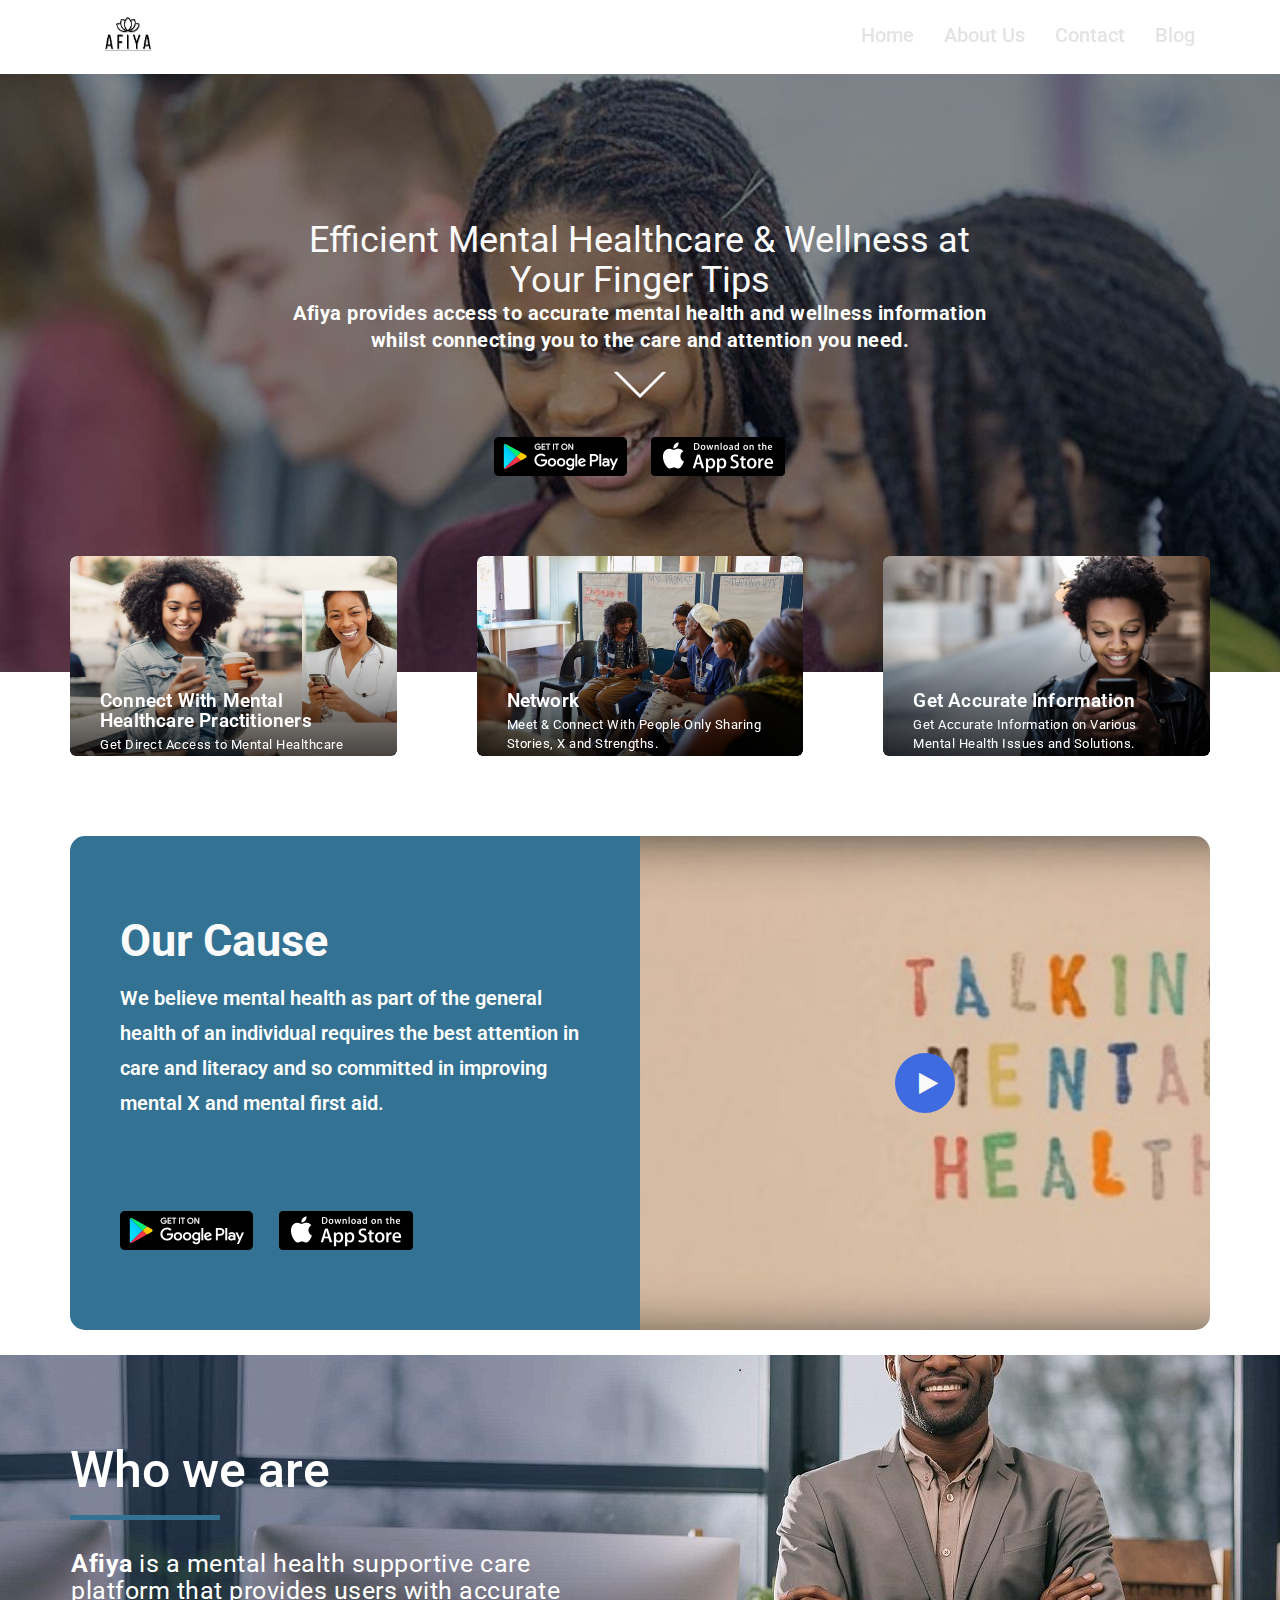
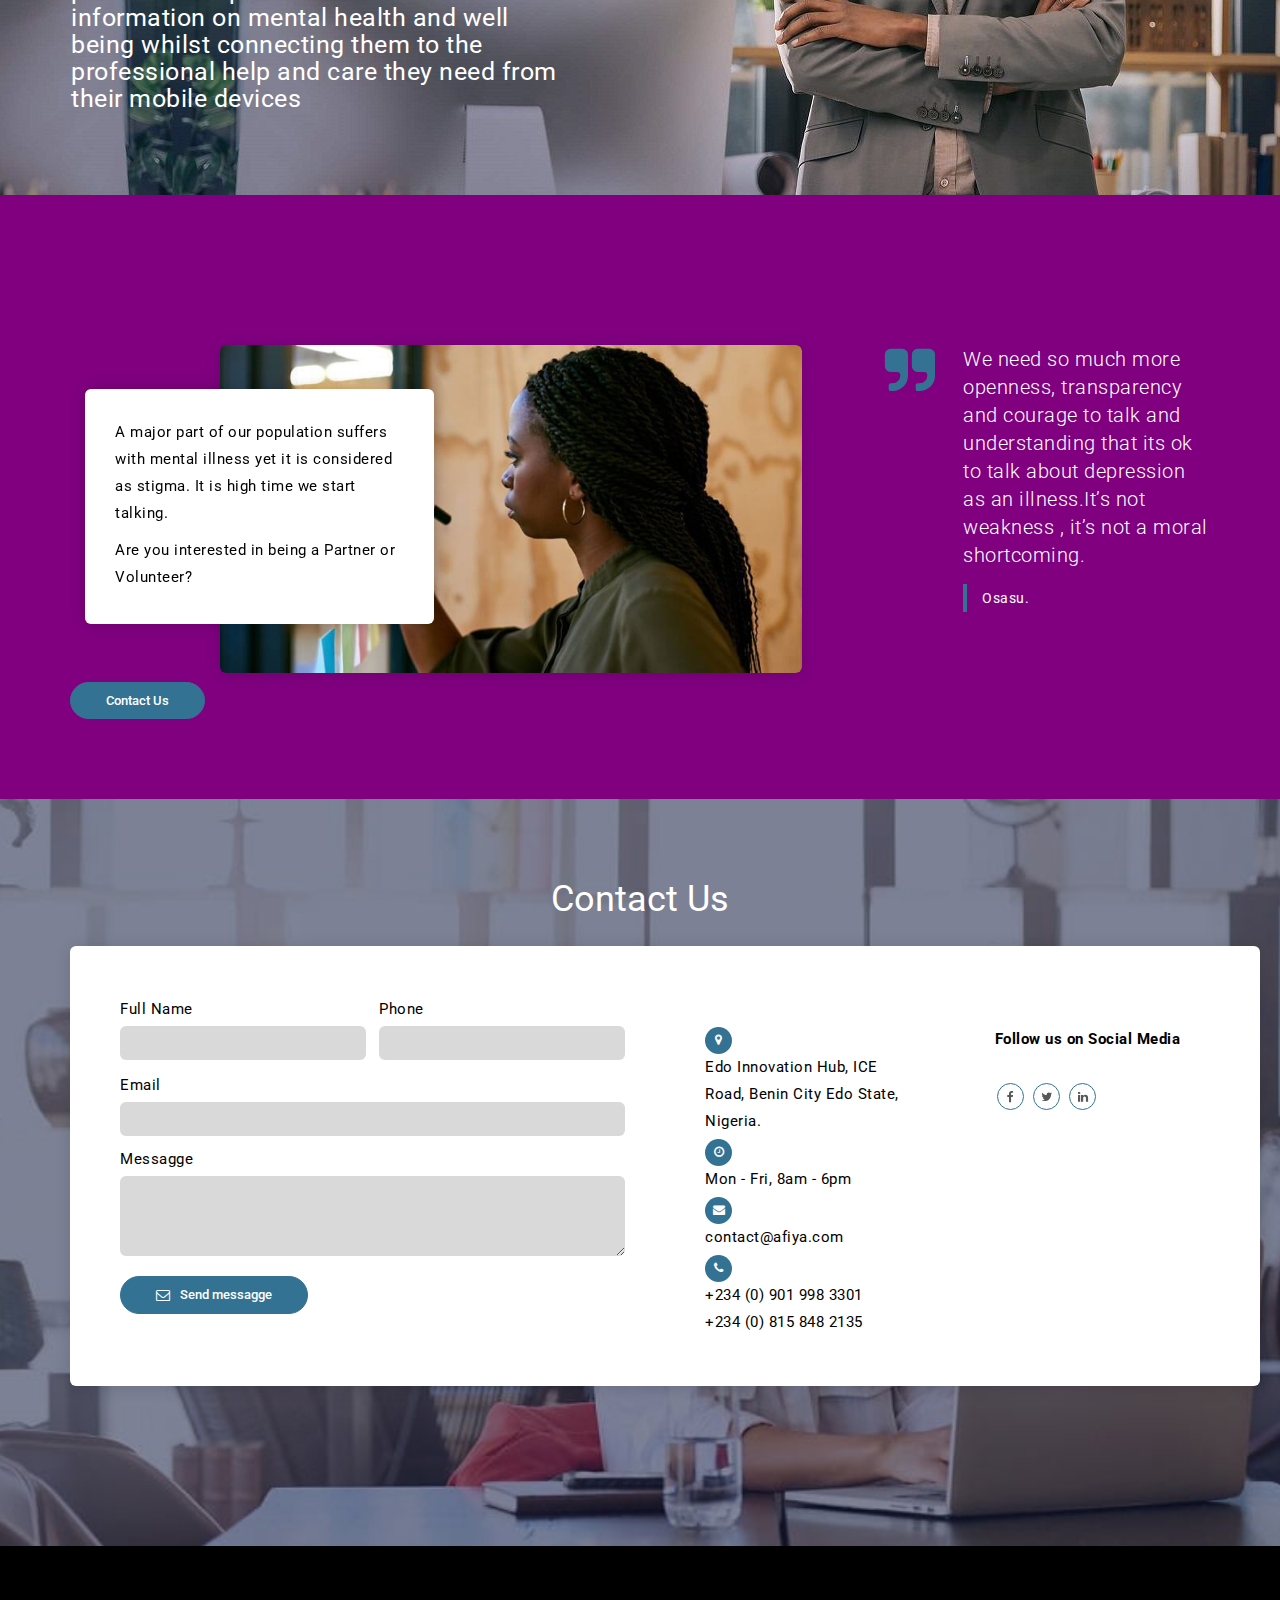
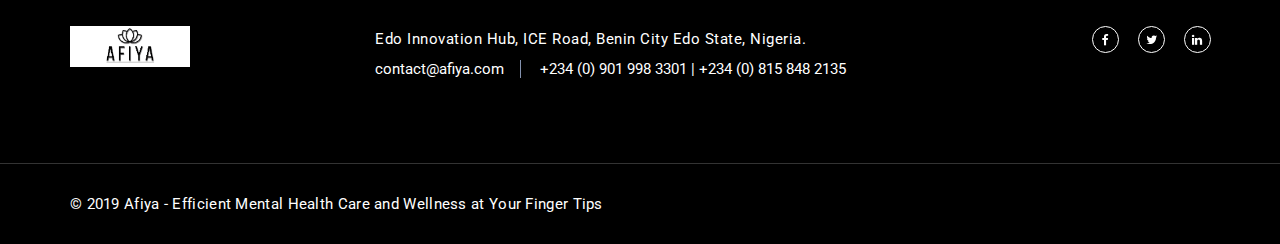
==== index.html @ 9ccaaff3 "first commit" ====
<!DOCTYPE html>
<!--[if lt IE 10]> <html  lang="en" class="iex"> <![endif]-->
<!--[if (gt IE 10)|!(IE)]><!-->
<html lang="en">
<!--<![endif]-->

<head>
    <meta charset="utf-8">
    <meta http-equiv="X-UA-Compatible" content="IE=edge">
    <meta name="viewport" content="width=device-width, initial-scale=1">
    <title>Afiya - Efficient Mental Health Care and Wellness at Your Finger Tips </title>
    <meta name="description" content="Afiya - Efficient Mental Health Care and Wellness at Your Finger Tips">
    <script src="assets/scripts/jquery.min.js"></script>
    <link rel="stylesheet" href="assets/scripts/bootstrap/css/bootstrap.css">
    <script src="assets/scripts/script.js"></script>
    <link rel="stylesheet" href="assets/style.css">
    <link rel="stylesheet" href="assets/css/content-box.css">
    <link rel="stylesheet" href="assets/css/image-box.css">
    <link rel="stylesheet" href="assets/css/animations.css">
    <link rel="stylesheet" href="assets/css/components.css">
    <link rel="stylesheet" href="assets/scripts/flexslider/flexslider.css">
    <link rel="stylesheet" href="assets/scripts/magnific-popup.css">
    <link rel="stylesheet" href="assets/scripts/php/contact-form.css">
    <link rel="stylesheet" href="assets/scripts/social.stream.css">
    <link rel="stylesheet" href="skin.css">
    <link rel="stylesheet" href="https://cdnjs.cloudflare.com/ajax/libs/font-awesome/4.7.0/css/font-awesome.min.css">


    
</head>
<body>
    <div id="preloader"></div>
    <header class="fixed-top scroll-change bg-transparent menu-transparent" data-menu-anima="fade-bottom">
        <div class="navbar navbar-default mega-menu-fullwidth navbar-fixed-top" role="navigation">
            <div class="navbar navbar-main">
                <div class="container">
                    <div class="navbar-header">
                        <button type="button" class="navbar-toggle">
                            <i class="fa fa-bars"></i>
                        </button>
                        <a class="navbar-brand scroll-hide" href="index-2.html">
                            <img class="logo-default" src="images/background/logo.png" alt="logo" />
                            <img class="logo-retina" src="images/background/logo.png" alt="logo" />
                        </a>
                        <a class="navbar-brand scroll-show" href="index.html">
                            <img class="logo-default" src="images/background/logo.png" alt="logo" />
                            <img class="logo-retina" src="images/background/logo.png" alt="logo" />
                        </a>
                    </div>
                    <div class="collapse navbar-collapse">
                        <div class="nav navbar-nav navbar-right">
                            <ul class="nav navbar-nav">
                                <li>
                                    <a href="index.html" style="font-size: 20px;">Home</a>
                                </li>
                                <li>
                                    <a href="#about" style="font-size: 20px;">About Us</a>
                                </li>
                                <li>
                                    <a href="#contact" style="font-size: 20px;">Contact</a>
                                </li>
                                <li>
                                    <a href="#" style="font-size: 20px;">Blog</a>
                                </li>
                            </ul>
                        </div>
                    </div>
                </div>
            </div>
        </div>
    </header>
    <div class="section-bg-video" style="background-image: url(images/background/image.jpg); background-repeat: no-repeat;background-position: center;">
        
        <div class="container content overlay-content box-middle white text-center">
            <hr class="space" />
            <hr class="space" />
            <div class="row">
                <div class="col-md-8 col-center col-sm-12">
                    <div class="col-md-16 col-center">
                    <h3>Efficient Mental Healthcare & Wellness at Your Finger Tips</h3>
                    </div>
                    <p style="color: teal; font-size: 20px;"><strong>
                       Afiya provides access to accurate mental health and wellness information whilst connecting you to the care and attention you need.</strong>
                    </p>
                    <img src="images/background/arrow.gif" style="height: 50px;">
                    <hr class="space m" />
                    <a href="#" ><img src="images/background/android.png"></a><span class="space"></span>
                    <a href="#" ><img src="images/background/apple.png"></a>
                    <hr class="space l" />
                   
                </div>
            </div>
            <hr class="space" />
            <hr class="space" />
        </div>
    </div>
    <div class="section-bg-image video-overlay text-center" >
        <div class="container content">
            <div class="row margin-negative-200">
                <div class="col-md-4 col-sm-12">
                    <div class="img-box adv-img adv-img-classic-box white">
                        <div class="img-box">
                            <img src="images/home/dd.jpg" alt=""  style="height: 200px;" />
                        </div>
                        <a href="#" class="caption img-box">
                            <div class="caption-inner">
                                <h2>Connect With Mental<br>Healthcare Practitioners</h2>
                                <p class="big-text">
                                    Get Direct Access to Mental Healthcare Practitioners for Your Personalized Mental Care.
                                </p>
                            </div>
                        </a>
                    </div>
                </div>
                <div class="col-md-4 col-sm-12">
                    <div class="img-box adv-img adv-img-classic-box white">
                        <div class="img-box">
                            <img src="images/home/3.jpg" alt=""  style="height: 200px" />
                        </div>
                        <a href="#" class="caption img-box">
                            <div class="caption-inner">
                                <h2>Network</h2>
                                <p class="big-text">
                                    Meet & Connect With People Only Sharing Stories, X and Strengths.
                                </p>
                            </div>
                        </a>
                    </div>
                </div>
                <div class="col-md-4 col-sm-12">
                    <div class="img-box adv-img adv-img-classic-box white">
                        <div class="img-box">
                            <img src="images/home/c.jpg" alt=""  style="height: 200px" />
                        </div>
                        <a href="#" class="caption img-box">
                            <div class="caption-inner">
                                <h2>Get Accurate Information</h2>
                                <p class="big-text">
                                  Get Accurate Information on Various Mental Health Issues and Solutions.
                                </p>
                            </div>
                        </a>
                    </div>
                </div>
            </div>
        </div>
    </div>
    

    <div class="section-two-blocks two-blocks-container blocks-right bg-color white margin-top-5">
        <div class="row">
            <div class="col-md-6">
                <a class="img-box lightbox i-center" href="https://www.youtube.com/watch?v=nCrjevx3-Js" data-lightbox-anima="fade-top">
                    <i class="fa fa-play"></i>
                    <img src="images/home/video.jpg" />
                </a>
            </div>
            <div class="col-md-6">
                <div class="content">
                    <h1 class="text-xl"><strong>Our Cause</strong></h1>
                    <h4 style="color: #fff; font-size: 20px;">
                       We believe mental health as part of the general health of an individual requires the best attention in care and literacy and so committed in improving mental X and mental first aid.
                    <h4>
                    <br><br>
                     <a href="#" ><img src="images/background/android.png"></a><span class="space"></span>
                    <a href="#" ><img src="images/background/apple.png"></a>
                </div>
            </div>
        </div>
    </div>

     
    <div class="section-empty" id="about" style="background-image:url('images/home/12.jpg'); background-repeat: no-repeat; background-position: center;" align="center">
        <div class="container content">
            <div class="row vertical-row">
                <div class="col-md-7 col-sm-6">
                    <div class="title-base text-left">
                        <hr />
                        <h2 style="color: #fff;">Who we are</h2>
                        <p style="color: #fff; font-size: 25px;"><strong>Afiya</strong> is a mental health supportive care platform that provides users with accurate information on mental health and well being whilst connecting  them to the professional help and care they need from their mobile devices</</p>
                    </div>
                </div>
            </div>
        </div>
    </div>

    <div class="section-empty" style="background-color: purple;">
        <div class="container content">
            <hr class="space" />
            <div class="row">
                <div class="col-md-8 col-sm-12">
                    <a class="img-box lightbox inner shadow-1" href="#">
                        <span><img src="images/home/qoute.jpg" alt="" draggable="false"></span>
                        <span class="caption-box">
                            <span class="caption">
                                <p style="font-size: 15px; color: #000;">A major part of our population suffers with mental illness yet it is considered as stigma. It is high time we start talking.</p>
                                <p style="font-size: 15px; color: #000;">Are you interested in being a Partner or Volunteer?</p>
                            <a href="" class="circle-button btn btn-sm" style="background-color: #337293;">Contact Us</a>
                            </span>
                        </span>
                    </a>
                </div>
                <div class="col-md-4 col-sm-12">
                    <p class="block-quote quote-1 no-margins" style="color: white;">
                        We need so much more openness, transparency and courage to talk and understanding that its ok to talk about depression as an illness.It’s not weakness , it’s not a moral shortcoming.
                        <span class="quote-author">Osasu.</span>
                    </p>
                </div>
            </div>
        </div>
    </div>


    <div class="section-bg-image bg-top" style="background-image: url('images/background/contact.jpg');" id="contact">
        <div class="container content">
                <h3 align="center" style="color: white;">Contact Us</h3>
                <br/>
            <div class="row">
                <div class="col-md-12 boxed-inverse shadow-1">
                    <div class="row">
                        <div class="col-md-6">
                            <form action="#" class="form-box form-ajax" method="post" data-email="">
                                <div class="row">
                                    <div class="col-md-6">
                                        <p style="color: #000;">Full Name</p>
                                        <input id="name" name="name" placeholder="" type="text" class="form-control form-value" required>
                                    </div>
                                    <div class="col-md-6">
                                        <p style="color: #000;">Phone</p>
                                        <input id="phone" name="phone" placeholder="" type="phone" class="form-control form-value" required>
                                    </div>
                                </div>
                                <hr class="space xs" />
                                <div class="row">
                                    <div class="col-md-12">
                                        <p style="color: #000;">Email</p>
                                        <input id="email" name="email" placeholder="" type="email" class="form-control form-value">
                                        <hr class="space xs" />
                                        <p style="color: #000;">Messagge</p>
                                        <textarea id="messagge" name="messagge" class="form-control form-value" required></textarea>
                                        <hr class="space s" />
                                        <button class="circle-button btn-sm btn" type="submit" style="background-color: #337293;"><i class="fa fa-envelope-o"></i>Send messagge</button>
                                    </div>
                                </div>
                                <div class="success-box">
                                    <div class="alert alert-success">Congratulations. Your message has been sent successfully</div>
                                </div>
                                <div class="error-box">
                                    <div class="alert alert-warning">Error, please retry. Your message has not been sent</div>
                                </div>
                            </form>
                        </div>
                        <div class="col-md-6">
                        
                            <hr class="space m" />
                            <div class="row">
                                <div class="col-md-6" style="color: #000;">
                                     <i class="fa fa-map-marker text-xs circle"></i>
                                    <p>Edo Innovation Hub, ICE Road, Benin City Edo State, Nigeria.
                                    </p>
                                    <i class="fa fa-clock-o text-xs circle"></i>
                                    <p>
                                     Mon - Fri, 8am - 6pm
                                    </p>
                                    <i class="fa fa-envelope text-xs circle"></i>
                                    <p>
                                    contact@afiya.com
                                    </p>

                        <i class="fa fa-phone text-xs circle"></i>
                                    <p>+234 (0) 901 998 3301<br>+234 (0) 815 848 2135</p>
                                </div>
                                <div class="col-md-6">
                        <div class="btn-group social-group btn-group-icons">
                            <p style="color: #000;"><strong>Follow us on Social Media</strong></p>
                            <br>
                            <a target="_blank" href="#" data-social="share-facebook">
                                <i class="fa fa-facebook text-xs circle"></i>
                            </a>
                            <a target="_blank" href="#" data-social="share-twitter">
                                <i class="fa fa-twitter text-xs circle"></i>
                            </a>
                            <a target="_blank" href="#" data-social="share-linkedin">
                                <i class="fa fa-linkedin text-xs circle"></i>
                            </a>
                        </div>
                                </div>
                            </div>
                        </div>
                    </div>
                </div>
            </div>
        </div>
    </div>


    <i class="scroll-top scroll-top-mobile show fa fa-sort-asc"></i>

    <footer class="footer-base">
        <div class="content">
            <div class="container">
                <div class="row">
                    <div class="col-md-3 footer-center text-left">
                        <img width="120" src="images/background/logo.png" alt="" />
                    </div>
                    <div class="col-md-6 footer-left text-left">
                        <p>Edo Innovation Hub, ICE Road, Benin City Edo State, Nigeria.</p>
                        <div class="tag-row">
                            <span>contact@afiya.com</span>
                            <span>+234 (0) 901 998 3301 | +234 (0) 815 848 2135</span>
                        </div>
                    </div>
                    <div class="col-md-3 footer-left text-right text-left-sm">
                        <div class="btn-group social-group btn-group-icons">
                            <a target="_blank" href="#" data-social="share-facebook">
                                <i class="fa fa-facebook text-xs circle"></i>
                            </a>
                            <a target="_blank" href="#" data-social="share-twitter">
                                <i class="fa fa-twitter text-xs circle"></i>
                            </a>
                            <a target="_blank" href="#" data-social="share-linkedin">
                                <i class="fa fa-linkedin text-xs circle"></i>
                            </a>
                        </div>
                    </div>
                </div>
            </div>
            <div class="row copy-row">
                <div class="col-md-12 copy-text" style="color: white;">
                    © 2019 Afiya - Efficient Mental Health Care and Wellness at Your Finger Tips
                </div>
            </div>
        </div>
        <link rel="stylesheet" href="assets/scripts/font-awesome/css/font-awesome.css">
        <script async src="assets/scripts/bootstrap/js/bootstrap.min.js"></script>
        <script src="assets/scripts/imagesloaded.min.js"></script>
        <script src="assets/scripts/parallax.min.js"></script>
        <script src="assets/scripts/flexslider/jquery.flexslider-min.js"></script>
        <script async src="assets/scripts/isotope.min.js"></script>
        <script async src="assets/scripts/php/contact-form.js"></script>
        <script async src="assets/scripts/jquery.progress-counter.js"></script>
        <script async src="assets/scripts/jquery.tab-accordion.js"></script>
        <script async src="assets/scripts/bootstrap/js/bootstrap.popover.min.js"></script>
        <script async src="assets/scripts/jquery.magnific-popup.min.js"></script>
        <script src="assets/scripts/social.stream.min.js"></script>
        <script src="assets/scripts/jquery.slimscroll.min.js"></script>
        <script src="assets/scripts/smooth.scroll.min.js"></script>

    </footer>
</body>

</html>
---- assets/style.css ----
/*
------------------------------------------------------------------
Table of contents

1. Global styles  [Row 126] 
2. Headers \ Menus [Row 427] 
3. Side menus [Row 1611] 
4. Footer [Row 2189] 
5. Titles [Row 2388] 
6. Templates [Row 2790] 
7. Components [Row 2991] 
8. Thypography [Row 4226] 
9. Sections [Row 4556] 
10. Skin white [Row 4806] 
11. Mobile / responsive [Row 4900] 
12. IE < 10 [Row 5803] 
-------------------------------------------------------------------

==============================
GENERAL
==============================
*/

body, .adv-img p, .caption-bottom p, .adv-circle .caption p, .advs-box p, .list-blog p {
    font-family: "Roboto",Helvetica,Arial,sans-serif;
    font-size: 13px;
    line-height: 1.42857143;
    color: #4C4C4C;
}

.text-color, .mi-menu ul li > a:before, .sidebar-nav .panel-item > span:before, i.icon, .block-infos .bd-day {
    color: #6A4D8F;
}

.bg-color {
    background-color: #6A4D8F;
}

#preloader {
    position: fixed;
    top: 0;
    left: 0;
    right: 0;
    bottom: 0;
    background-color: #fff;
    z-index: 99995;
}

    #preloader:after {
        content: '';
        width: 200px;
        height: 200px;
        position: absolute;
        left: 50%;
        top: 50%;
        background-image: url(images/assets/loader.gif);
        background-repeat: no-repeat;
        background-position: center;
        margin: -100px 0 0 -100px;
        z-index: 999999999999;
    }

.scroll-top-mobile {
    position: fixed;
    background: #fff;
    width: 40px;
    height: 40px;
    z-index: 995;
    right: 10px;
    bottom: 10px;
    text-align: center;
    cursor: pointer;
    padding: 15px 0;
    visibility: hidden;
    opacity: 0;
}

    .scroll-top-mobile.show {
        visibility: visible;
    }

.overflow-visble {
    overflow: visible !important;
}

img {
    max-width: 100%;
}

.form-control:focus {
    border-color: #9C9C9C;
    box-shadow: none;
}

.clear {
    clear: both;
    width: 100%;
}

.bg-cover {
    background-repeat: no-repeat;
    background-position: center center;
    background-size: cover;
}

.opacity-show {
    opacity: 1 !important;
}

a, [data-href] {
    cursor: pointer;
    outline: none;
    transition: all .5s;
}

    a[data-toggle], a[data-anima] {
        display: inline-block;
    }

body .row-1 {
    height: 25px !important;
}

body .row-2 {
    height: 50px !important;
}

body .row-3 {
    height: 75px !important;
}

body .row-4 {
    height: 100px !important;
}

body .row-5 {
    height: 125px !important;
}

body .row-6 {
    height: 150px !important;
}

body .row-7 {
    height: 175px !important;
}

body .row-8 {
    height: 200px !important;
}

body .row-9 {
    height: 225px !important;
}

body .row-10 {
    height: 250px !important;
}

body .row-11 {
    height: 275px !important;
}

body .row-12 {
    height: 300px !important;
}

body .row-13 {
    height: 325px !important;
}

body .row-14 {
    height: 350px !important;
}

body .row-15 {
    height: 375px !important;
}

body .row-16 {
    height: 400px !important;
}

body .row-17 {
    height: 425px !important;
}

body .row-18 {
    height: 450px !important;
}

body .row-19 {
    height: 475px !important;
}

body .row-20 {
    height: 500px !important;
}

body .row-21 {
    height: 750px !important;
}

body .row-22 {
    height: 1000px !important;
}

body .row-23 {
    height: 1250px !important;
}

/* 
==============================
TYPOGRAPHY
==============================


------------------------------
TAG ROW
------------------------------
*/

.tag-row {
    overflow: hidden;
    white-space: nowrap;
    text-overflow: ellipsis;
}

    .tag-row span {
        margin: 0 15px 0 0;
        color: #9C9C9C;
        white-space: nowrap;
        overflow: hidden;
        text-overflow: clip;
        border-right: 1px solid #CCC;
        padding-right: 16px;
    }

    .tag-row a {
        color: #9C9C9C;
    }

    .tag-row span:last-child {
        border-right: 0;
        margin-right: 0;
        padding-right: 0;
        margin-right: 0;
    }

    .tag-row span > span {
        display: block;
        margin: 5px 0;
        padding-right: 25px;
        font-weight: 400;
    }

    .tag-row i {
        padding-right: 10px;
        color: #919191;
    }

    .tag-row.cat {
        text-transform: uppercase;
        margin: 5px 0 10px 0;
    }

    .tag-row .tag-col {
        float: left;
        width: 50%;
        margin: 0;
        padding-right: 5px;
        font-weight: 600;
    }

    .tag-row > div {
        padding: 5px 0;
    }

    .tag-row.icon-row {
        position: relative;
    }

        .tag-row.icon-row span, .tag-row.icon-row-square span, .tag-row.icon-row-circle span {
            border-right: none;
        }

            .tag-row.icon-row span:after {
                position: relative;
                content: "/";
                color: rgba(210, 210, 210, 0.5);
                right: -16px;
            }

            .tag-row.icon-row-square span:after {
                content: "\25AA";
                right: -17px;
                position: relative;
            }

            .tag-row.icon-row-circle span:after {
                content: "\25CF";
                right: -17px;
                position: relative;
                font-size: 10px;
                top: -3px;
            }

    .tag-row span:last-child:after {
        display: none;
    }

/*
------------------------------
QUOTE
------------------------------
*/
p + .block-quote, .block-quote + p {
    margin-top: 25px;
}

.quote-author {
    font-style: italic;
    display: block;
    margin: 15px 0 0 0;
    font-size: 14px;
}

.block-quote.quote-1, .block-quote.quote-2 {
    font-size: 20px;
    font-weight: 300;
    padding-left: 80px;
    position: relative;
    text-align: left;
    line-height: 28px;
}

.block-quote.quote-2 {
    padding-right: 80px;
}

    .block-quote.quote-1:before, .block-quote.quote-2:before {
        content: "\f10e";
        font: normal normal normal 54px/1 FontAwesome;
        position: absolute;
        left: 2px;
        color: #ECECEC;
        right: 0;
        display: inline-block;
        text-align: left;
    }

    .block-quote.quote-2:before {
        content: "\f10d";
    }

    .block-quote.quote-2:after {
        content: "\f10e";
        font: normal normal normal 54px/1 FontAwesome;
        position: absolute;
        right: 13px;
        color: #ECECEC;
        margin-top: -67px;
    }

.block-quote.text-center {
    text-align: center;
}

/* 
------------------------------
SEPARATORS  
------------------------------
*/

hr.space {
    border: none !important;
    clear: both;
    height: 70px;
    margin: 0;
}

    hr.space.l {
        height: 50px;
    }

    hr.space.xs {
        height: 10px;
    }

    hr.space.s {
        height: 20px;
    }

    hr.space.m {
        height: 30px;
    }

span.space {
    width: 10px;
    display: inline-block;
}

hr.text-left {
    margin-left: 0 !important;
    margin-right: auto !important;
}

hr.text-right {
    margin-right: 0 !important;
    margin-left: auto !important;
}

hr.a {
    border-bottom: 1px solid #E0E0E0;
    width: 100%;
    height: 1px;
    max-width: 600px;
}

hr.b {
    border-top: 1px dotted #D4D4D4;
}

hr.c {
    border-top: 1px dashed #C7C7C7;
}

hr.d {
    background-position: center center;
    background: url(images/assets/gradient-line.png) no-repeat center;
    background-size: contain;
    border: none;
    height: 3px;
}

hr.d-dark {
    background-position: center center;
    background: url(images/assets/gradient-line-dark.png) no-repeat center;
    background-size: contain;
    border: none;
    height: 3px;
}

hr.e {
    max-width: 50px;
    width: 50px;
    border-top: 3px solid #5D5D5D;
}

.text-center > hr.e {
    margin: 15px auto;
}

hr.f-top, .hr-f-top {
    background: linear-gradient(to top,rgba(204,204,204,0.15) 0%,rgba(0,0,0,0) 100%);
    height: 18px;
    margin-bottom: 0;
    border-bottom: 1px solid #E4E4E4;
    border-top: none;
}

    hr.f-top.f-dark, .hr-f-top-dark {
        background: linear-gradient(to top,rgba(51,51,51,0.43) 0%,rgba(0,0,0,0) 100%);
    }

hr.f, .hr-f-bottom {
    height: 18px;
    margin-top: 0;
    border-top: 1px solid #E4E4E4;
    background: linear-gradient(to bottom,rgba(204,204,204,0.15) 0%,rgba(0,0,0,0) 100%);
}

    hr.f.f-dark, .hr-f-bottom-dark {
        background: linear-gradient(to bottom,rgba(51,51,51,0.43) 0%,rgba(0,0,0,0) 100%);
    }

.hr-f-top, .hr-f-top-dark, .hr-f-bottom, .hr-f-bottom-dark {
    height: auto;
}

hr.g {
    background: url(images/overlay/dotted.png) repeat;
    height: 18px;
    border: none;
}

hr.h {
    background: url(images/overlay/line-45.png) repeat;
    height: 18px;
    border: none;
}

hr.i {
    background: url(images/overlay/carbonio.png) repeat;
    height: 18px;
    border: none;
}

hr.mini {
    max-width: 200px;
}

hr.micro {
    max-width: 80px;
}

.white hr.h {
    background: url(images/overlay/line-45-white.png) repeat;
}

.white hr.g {
    background: url(images/overlay/dotted-white.png) repeat;
}

.white hr.i {
    background: url(images/overlay/carbonio-white.png) repeat;
}

/*
------------------------------
VARIOUS
------------------------------
*/

h1, .h1, h2, .h2, h3, .h3 {
    margin: 0 0 0 0;
}

.advs-box h3, .advs-box h2 {
    margin: 0 0 10px 0;
}

.dropcap {
    font-size: 50px;
    left: 0;
    line-height: 1;
    margin: 0 20px 10px 0;
    position: relative;
    float: left;
    font-style: normal;
}

.text-bold {
    font-weight: 700;
}

.text-black {
    font-weight: 900 !important;
}

.text-light {
    font-weight: 300;
}

.text-xs {
    font-size: 11px !important;
    line-height: 11px;
}

.text-s {
    font-size: 13px !important;
    line-height: 18px;
}

.text-m {
    font-size: 18px !important;
    line-height: 25px;
}

.text-l {
    font-size: 27px !important;
    line-height: 31px;
}

.text-xl {
    font-size: 50px !important;
    line-height: 50px;
}

.text-xxl {
    font-size: 110px !important;
    line-height: 110px;
}

/* 
==============================
LAYOUT
==============================

------------------------------
GENERIC
------------------------------
*/
.boxed-layout .navbar-fixed-top, .boxed-layout .navbar-fixed-top, .boxed-layout header, .boxed-layout .parallax-mirror, .boxed-layout .content-parallax, .boxed-layout footer,
.boxed-layout [class*="header-"], .boxed-layout #fullpage-main, .boxed-layout .container {
    max-width: 1200px;
    margin: 0 auto;
}

.boxed-layout.side-menu-container .container {
    max-width: 100%;
}

.boxed-layout .parallax-mirror {
    left: 50% !important;
    right: auto !important;
    transform: translateX(-50%) !important;
}

.boxed-layout .content-parallax {
    box-shadow: 0 0 2px rgba(0, 0, 0, 0.22);
}

body.boxed-layout {
    background: #efefef;
}

.boxed-layout .overlay-content .section-empty:not(.section-bg-color) {
    background: #fff !important;
}

.col-center {
    float: none !important;
    margin-left: auto !important;
    margin-right: auto !important;
    clear: both;
}

.fixed-bottom-area {
    position: fixed;
    text-align: center;
    bottom: 0;
    left: 0;
    right: 0;
    width: 100%;
    padding: 25px;
    background-color: rgba(0,0,0,0.42);
}

.box-middle-container {
    padding-top: 0 !important;
    padding-bottom: 0 !important;
}

.row.box-middle {
    margin-left: 0;
    margin-right: 0;
}

.no-margins, .no-margins .content {
    margin: 0 !important;
}

.no-paddings, .no-paddings .content {
    padding: 0 !important;
}

.no-paddings-x {
    padding-left: 0 !important;
    padding-right: 0 !important;
}

.no-paddings-y, .no-paddings-y .content {
    padding-top: 0 !important;
    padding-bottom: 0 !important;
}

@media (min-width:994px) {
    .no-padding-bottom, .no-padding-bottom .content {
        padding-bottom: 0 !important;
    }
}

div > p:last-child {
    margin-bottom: 0;
}

/*
------------------------------
VERTICAL AND PRPORZIONAL ROW
------------------------------
*/
.vertical-row.row, .vertical-row > .row {
    display: flex !important;
    align-items: center;
}

.section-two-blocks > .vertical-row.row {
    align-items: initial;
}

.middle-content, .middle-content > .row, .middle-content > .row > div {
    display: flex !important;
    align-items: center;
    justify-content: center;
    flex-direction: column;
}

    .middle-content.text-left, .middle-content.text-left > .row, .middle-content.text-left > .row > div {
        justify-content: flex-start;
    }

        .middle-content.text-left, .middle-content.text-left > .row, .middle-content.text-left > .row > div {
            align-items: baseline;
        }

.row.vertical-row:not(.box-middle) {
    margin-left: -15px;
    margin-right: -15px;
}

.vertical-row > div {
    padding: 0;
}

.row.vertical-row > div {
    padding-left: 15px;
    padding-right: 15px;
}

.proporzional-row:not(.hc_column_cnt), .proporzional-row > .row {
    display: flex;
}

    .proporzional-row > *:not(.row), .proporzional-row > .row > * {
        flex: 1 1 auto;
    }

    .proporzional-row .flexslider, .proporzional-row .hc_image_slider_cnt, .proporzional-row .flexslider div, .proporzional-row .flexslider .slides, .proporzional-row .img-box,
    .proporzional-row > div > .advs-box, [class*="row-"].grid-item > div, .grid-item > .row > div, .proporzional-row .google-map, .proporzional-row > .row > div > .row,
    .proporzional-row .hc_google_map_cnt, [class*="row-"] .flexslider, [class*="row-"] .flexslider div, [class*="row-"] .flexslider .slides, [class*="row-"] .row,
    [class*="row-"] li .img-box, .proporzional-row .hc_content_box_cnt, .proporzional-row > .row > div > .row > div > .advs-box, .proporzional-row > .row > div > .row > div > .adv-img,
    .proporzional-row > .row > div > .row > .hc_image_box_cnt {
        height: 100%;
        display: block;
    }

.clear-proporzional, .clear-proporzional *:not(hr) {
    height: auto !important;
}

[class*="row-"]:not(.one-row-list) .col-md-12 {
    max-height: 100%;
    overflow: hidden;
}

[class*="row-"]:not(.one-row-list) > .row > [class*="col-md-"], [class*="row-"]:not(.one-row-list) > .row > div > .img-box {
    height: 100%;
}

/*
------------------------------
BOXED AND BOXED INVERSE
------------------------------
*/
@media (min-width:993px) {
    [class*="boxed"].col-md-2:not(.no-margins) {
        width: calc(16.66666667% - 30px);
    }

    [class*="boxed"].col-md-3:not(.no-margins) {
        width: calc(25% - 30px);
    }

    [class*="boxed"].col-md-4:not(.no-margins) {
        width: calc(33.33333333% - 30px);
    }

    [class*="boxed"].col-md-5:not(.no-margins) {
        width: calc(41.66666667% - 30px);
    }

    [class*="boxed"].col-md-6:not(.no-margins) {
        width: calc(50% - 30px);
    }

    [class*="boxed"].col-md-7:not(.no-margins) {
        width: calc(58.33333333% - 30px);
    }

    [class*="boxed"].col-md-8:not(.no-margins) {
        width: calc(66.66666667% - 30px);
    }

    [class*="boxed"].col-md-9:not(.no-margins) {
        width: calc(75% - 30px);
    }

    [class*="boxed"].col-md-10:not(.no-margins) {
        width: calc(83.33333333% - 30px);
    }

    [class*="boxed"].col-md-11:not(.no-margins) {
        width: calc(91.66666667% - 30px);
    }

    [class*="boxed"].col-md-12:not(.no-margins) {
        width: calc(100% - 30px);
    }

    .grid-item > [class*="boxed"], .grid-item > [class*="boxed-inverse"], .maso-item > [class*="boxed"], .maso-item > [class*="boxed-inverse"] {
        width: 100% !important;
    }
}

.base-box.boxed, .base-box.boxed-inverse, .boxed-inverse, [class*="col-md-"].boxed, [class*="col-md-"].boxed-inverse, .grid-box > .grid-item.boxed-inverse, .row.vertical-row > div.boxed-inverse, .row.vertical-row > div.boxed {
    border-style: none !important;
    padding: 25px 25px 25px 25px;
}

[class*="col-md-"].boxed, [class*="col-md-"].boxed-inverse {
    margin: 0 15px;
}

.grid-item > .boxed-inverse, .grid-item > .boxed {
    margin: 0;
    width: 100%;
}

[class*="col-md-"].boxed-inverse, .boxed-inverse, .fixed-area.boxed-inverse {
    background-color: #f5f5f5;
}

.section-bg-color [class*="col-md-"].boxed-inverse, .fixed-area.boxed-inverse {
    background-color: #fff;
}

[class*="col-md-"].boxed {
    background-color: #444;
}

.grid-item.boxed-inverse {
    margin-top: 15px;
    height: calc(100% - 109px);
}


/* 
==============================
HEADER - MENU 
==============================

------------------------------
GLOBAL
------------------------------
*/

header {
    line-height: 1.42857143;
    z-index: 995;
}

    header form.navbar-form {
        margin: 0 0 0 0;
    }

.nav li:hover > ul, .nav li:hover > .mega-menu, .side-menu li:hover .panel, .side-menu li .panel:hover {
    display: block;
}

header .btn-default, header .btn, header .anima-button.circle-button, header .input-group .btn:not(.btn-border) {
    background-color: #FAFAFA;
    color: #797979;
}

    header .btn-default:hover, header .circle-button:hover {
        border-color: #D2D2D2;
        background-color: #fff;
    }

.navbar-default .navbar-nav > li > a, .mega-menu h5 {
    color: #444;
}

.nav > li.dropdown > a {
    padding-right: 25px;
}

header .navbar-right > * {
    float: left;
}

    header .navbar-right > *:not(li) {
        padding-right: 15px;
        padding-left: 15px;
    }

header.hamburger-header {
    width: auto;
}

.navbar-brand img {
    transition: all .3s;
    max-height: 100%;
}

.navbar-brand.scroll-show.showed {
    display: table-cell !important;
}

.navbar-brand .logo-retina, .brand .logo-retina, .logo-retina {
    display: none !important;
}

@media (-webkit-min-device-pixel-ratio: 2) and (min-width: 994px), (min-resolution: 192dpi) and (min-width: 994px) {
    .navbar-brand .logo-retina, .brand .logo-retina, .logo-retina {
        display: block !important;
    }

    .navbar-brand .logo-default, .brand .logo-default, .logo-default {
        display: none !important;
    }
}

.navbar-default .navbar-nav > li > a .caret {
    margin-left: 5px;
}


.navbar-right ul ul ul.dropdown-menu {
    left: 100%;
}

.wide-area .container {
    width: 100% !important;
}

header .custom-area {
    padding: 0 15px;
}

header .input-group input, header .btn-default, header .input-group .input-group-btn a {
    border-color: #EAEAEA;
}

    header .input-group input:focus, header .btn-default:focus {
        border-color: #EAEAEA;
    }

.navbar-right img {
    max-height: 41px;
    margin: 5px auto;
}

.input-group button {
    color: #444;
    font-weight: 400;
    font-size: 13px;
}

header .social-group a i.fa {
    padding: 5px 8px;
    margin-top: 3px;
    width: 30px;
    height: 30px;
    line-height: 22px;
    text-align: center;
    color: #505050;
}

.dropdown-menu .fa-ul .divider {
    margin: 10px 0 10px -27px;
    opacity: 1 !important;
    background-color: rgba(138, 138, 138, 0.15) !important;
}

header > .navbar {
    margin-bottom: 0;
    border: none;
    border-bottom: 1px solid #E4E4E4;
    transform: translate3d(0px, 0px, 0px);
}

.navbar-main, .nav.inner {
    background-color: #FFFFFF;
    margin-bottom: 0;
    border: none;
}

    .navbar-main .btn-search {
        margin-top: 7px;
    }

.bg-menu {
    background-repeat: no-repeat;
    background-position: bottom right;
}

.navbar-brand.center {
    text-align: center;
    width: 100%;
    width: calc(100% - 30px);
}

    .navbar-brand.center > img {
        display: inline-block;
    }

.scroll-show, .scroll-hide.hidden {
    display: none !important;
}

    .scroll-show.showed {
        display: block !important;
    }

.full-width-menu {
    border-bottom: 1px solid rgba(0,0,0,0.15);
    background-color: #FFFFFF;
}

    .full-width-menu .nav {
        border: none;
        border-radius: 0;
        margin: 0;
        float: none;
    }

        .full-width-menu .nav.inner > li > a i.caret, .full-width-menu .dropdown-menu li a i.caret, .full-width-menu .nav.inner .dropdown-menu > li > a, .full-width-menu .nav.inner .dropdown-menu > li > a:hover {
            color: #696969 !important;
        }

div.full-width-menu .inner .dropdown-submenu:hover > a:after, div.full-width-menu .inner .dropdown-submenu > a:after {
    border-left-color: #696969 !important;
}



.full-width-menu .dropdown-submenu:hover > a:after {
    border-left-color: inherit !important;
}

.fixed-top {
    height: 52px;
}

.navbar-nav > li:hover > a, .navbar-default .navbar-nav > li > a:hover, .dropdown > li:hover > a, .dropdown-menu ul > li:hover > a, .subline-bar li:hover, .sidebar-nav ul a:hover, .panel-item > span:hover, .sidebar-nav .panel-item > span:hover, .bg-transparent li.active {
    color: #171717;
    background: rgba(199,199,199,0.15);
}

.navbar-brand {
    margin-right: 15px;
}

.search-box-menu {
    display: inline-block;
}

.search-box input[type="text"] {
    width: 100% !important;
    max-width: 1140px;
    margin: auto;
    border-color: #EAEAEA;
    background-color: white;
    display: block;
}

.search-box input[type="submit"] {
    position: absolute;
    right: 0;
    top: 50%;
    width: auto;
}

.search-box {
    position: absolute;
    z-index: 95;
    display: none;
    margin: 60px 0 0 0;
    left: 0;
    right: 0;
}

header .scroll-css .search-box {
    background-color: #fff !important;
}

.navbar-social {
    margin: 7px 0 0 0;
}

    .navbar-social .social-group a {
        margin: 0;
    }

.navbar-big {
    background-color: #FDFDFD;
    border-bottom: 1px solid rgb(228,228,228);
    margin-bottom: 0;
}

    .navbar-big .navbar-nav > .active > a, .navbar-big .navbar-nav > li > a:hover {
        color: #555;
        background-color: #F7F7F7;
    }

.nav.nav-right > li {
    float: right;
}

.hamburger-button {
    color: #636363;
    font-size: 30px;
    padding: 4px 15px;
    display: inline-block;
}

    .hamburger-button i {
        color: #636363;
    }

    .hamburger-button:hover {
        color: #6A4D8F;
    }

    .hamburger-button.active {
        color: #6D6D6D;
        text-shadow: 0 -1px 0 #080808;
    }

.hamburger-header .hamburger-button.active {
    margin-left: 250px;
}

.hamburger-menu {
    visibility: hidden;
    opacity: 0;
}

.container > .hamburger-button {
    padding-left: 0;
    padding-right: 0;
}

.hamburger-button > span {
    font-size: 13px;
    transform: translateY(-7px);
    display: inline-block;
}

/*
------------------------------
TOP SECTION - MINI
------------------------------
*/
.navbar-mini {
    background-color: #f8f8f8;
    color: #7B7B7B;
    font-size: 12px;
    border-bottom: 1px solid rgb(228,228,228);
}

    .navbar-mini .navbar-left span:first-child {
        padding-left: 0;
    }

    .navbar-mini span {
        padding: 0 7px;
    }

        .navbar-mini span i {
            margin-right: 7px;
        }

    .navbar-mini hr {
        width: 1px;
        background-color: #BEBEBE;
        margin: 0 0 -2px 0;
        display: inline-block;
        height: 12px;
        padding: 0;
    }

.minisocial-group {
    float: right;
}

    .minisocial-group i {
        font-size: 15px;
        line-height: 33px !important;
        padding-top: 1px;
        display: block !important;
        float: left;
        color: rgb(183,183,183);
        cursor: pointer;
        border-right: 1px solid #DBDBDB;
        width: 35px;
        text-align: center;
    }

    i.first, .minisocial-group a:first-child i {
        border-left: 1px solid rgb(219,219,219);
    }

.navbar-mini .navbar-left {
    padding-top: 10px;
}

.navbar-mini .form-control {
    border-radius: 0;
    box-shadow: none;
    border-style: none;
    background: rgb(248,248,248);
}

    .navbar-mini .form-control.focus {
        background: rgba(152,152,152,0.11) !important;
    }

.navbar-mini .navbar-form {
    float: right;
    padding: 0 15px 0 0;
    margin: 0;
}

.navbar-mini .input-group-btn, .navbar-mini .input-group .input-group-btn {
    padding: 0;
    border: none;
}

.navbar-mini .input-group-addon i {
    color: #555;
}

.navbar-mini .navbar-form .btn-default {
    border-style: none;
    background: #F7F7F7;
    border-radius: 0;
    border-left: 1px solid rgb(231,231,231);
    border-right: 1px solid #E7E7E7;
    color: #999999;
}

/*
------------------------------
DROPDOWN
------------------------------
*/
.dropdown-submenu {
    position: relative;
}

    .dropdown-submenu > .dropdown-menu {
        top: 0;
        left: 100%;
        margin-top: 0;
        box-shadow: 5px 4px 7px rgba(0,0,0,0.1);
        border-top-left-radius: 0;
        border-bottom-left-radius: 0;
    }

.dropdown-menu > li > a {
    padding: 10px 20px;
}

header .dropdown-submenu > .dropdown-menu {
    top: -1px;
}

.dropdown-submenu:hover > .dropdown-menu {
    display: block;
}

.dropdown-submenu > a:after {
    float: right;
    margin-top: 5px;
    margin-right: -5px;
    transform: rotate(45deg) !important;
}

.dropdown-submenu:hover > a:after {
    border-left-color: #7E7E7E;
}

.dropdown-submenu.pull-left {
    float: none;
}

    .dropdown-submenu.pull-left > .dropdown-menu {
        left: -100%;
        margin-left: 10px;
        -webkit-border-radius: 6px 0 6px 6px;
        -moz-border-radius: 6px 0 6px 6px;
        border-radius: 6px 0 6px 6px;
    }

.dropdown .caret {
    border: none;
    margin-top: -26px;
}

/*
------------------------------
MEGA DROPDOWN
------------------------------
*/
.mega-menu .col, .side-menu .panel .col {
    display: table-cell;
    vertical-align: top;
    min-width: 230px;
    padding: 0 25px;
}

.mega-menu {
    min-width: 250px;
    padding: 25px 5px;
}

    .mega-menu a {
        color: #636363;
        padding-left: 5px;
        display: block;
        white-space: nowrap;
    }

    .mega-menu .fa-ul .fa-li, li.panel-item .fa-li {
        color: #694E94;
    }

    .mega-menu.bg-menu {
        min-width: 400px;
    }

    .mega-menu .nav-tabs li {
        white-space: nowrap;
        margin-bottom: 0 !important;
        border-radius: 0;
    }

    .mega-menu h5 {
        margin-top: 5px;
        min-height: 15px;
    }

    .mega-menu.dropdown-menu {
        overflow: hidden;
    }

.mega-menu-fullwidth > li {
    position: static !important;
}

    .mega-menu-fullwidth > li.dropdown {
        position: relative !important;
    }

        .mega-menu-fullwidth > li.dropdown.mega-dropdown {
            position: static !important;
        }

.mega-menu-fullwidth, .navbar.mega-menu-fullwidth .container, header .navbar-main > .container {
    position: relative;
}

    .mega-menu-fullwidth .mega-dropdown {
        position: static !important;
    }

div.mega-menu-fullwidth .mega-dropdown .mega-menu {
    width: 100%;
    width: calc(100% - 30px);
    margin: 0 15px;
}

.wide-area.navbar.mega-menu-fullwidth .mega-dropdown .mega-menu {
    width: calc(100% - 30px);
}

.mega-menu .fa-ul.no-icons {
    margin-left: 1px;
}

.mega-menu .col > h5:first-child {
    margin-top: 0;
}

/*
------------------------------
TRANSPARENT
------------------------------
*/
.error404 header.menu-transparent.bg-transparent .navbar {
    background: #565656 !important;
}

.bg-transparent li.active, .bg-transparent li:hover {
    background: rgba(199,199,199,0.05);
}

header.menu-transparent.scroll-css .subline-bar {
    background-color: #F9F9F9 !important;
}

header.menu-transparent {
    height: 0 !important;
    position: absolute;
    left: 0;
    right: 0;
    top: 0;
}

.menu-transparent.scroll-css .navbar-nav.subheader-bootstrap .sub {
    color: #848484;
}

.bg-transparent .icon-menu li i {
    color: #F9F9F9 !important;
}

.side-menu-header.bg-transparent .side-menu li a {
    border-top: 1px solid rgba(231,231,231,0.38);
    color: #FFF;
}

.side-menu-header.bg-transparent .side-menu ul {
    background-color: #444;
}

header.menu-transparent.bg-transparent .navbar {
    border: none;
    background: rgba(0, 0, 0, 0.1) !important;
}

header.bg-transparent .navbar-mini .navbar-form .btn-default, header.bg-transparent input, header.bg-transparent .fa, header.bg-transparent button, header.bg-transparent .social-group a i.fa {
    background: none !important;
    background-color: rgba(0,0,0,0) !important;
    border-color: rgba(158,158,158,0.39) !important;
    color: #E4E4E4;
}

header.bg-transparent > .navbar {
    background-color: rgba(0,0,0,0.41) !important;
    border-radius: 0;
}

header.menu-transparent.scroll-css > .navbar {
    background: #FFF !important;
}

.bg-transparent, .bg-transparent .navbar-nav a {
    background-color: rgba(0,0,0,0) !important;
}

    .menu-transparent.bg-transparent .navbar-nav > li > a:hover, .bg-transparent .navbar-nav .active > a, header.menu-transparent .navbar-default {
        background-color: rgba(0,0,0,0) !important;
    }

.menu-transparent:not(.scroll-css) .navbar-nav > li.dropdown:hover {
    border-radius: 0;
}

header.bg-transparent .navbar-default .navbar-nav > li > a, header:not(.scroll-css) .navbar-default .navbar-nav > .active:hover > a {
    transform: translateY(0px);
    transition: transform .3s;
    color: #E4E4E4;
}


/*
------------------------------
MINIMAL DESIGN
------------------------------
*/
.nav.ms-minimal, .nav.ms-minimal li:hover, .navbar-default .navbar-nav.ms-minimal > .open > a, .navbar-default .navbar-nav.ms-minimal > .open > a:hover, .navbar-default.ms-minimal .navbar-nav > .open > a:focus {
    background: none !important;
    border: none !important;
}

    .nav.ms-minimal li a {
        border-bottom: 2px solid rgba(248,248,248,0);
        letter-spacing: .5px;
        font-weight: 600;
    }

    .nav.ms-minimal .dropdown ul li > a {
        border-right: 1px solid rgba(0,0,0,0);
    }

    .nav.ms-minimal .dropdown-menu > li > a:hover {
        background-color: #FDFDFD !important;
    }

    .nav.ms-minimal > li.active > a {
        background: none !important;
        border-bottom-color: #6A4D8F;
    }

    .nav.ms-minimal > li:hover > a {
        background: none;
        border-bottom-color: #6A4D8F;
    }

.ms-minimal ul li > a, .ms-minimal ul ul li > a, .ms-minimal ul li > span {
    border-right: 2px solid rgba(248,248,248,0);
    border-radius: 0;
}

.ms-minimal li.active > a {
    background: none !important;
}

.ms-minimal li:hover > a, .ms-minimal li:hover > span {
    border-right-color: #6A4D8F;
    border-radius: 0 !important;
}

.ms-minimal li:hover {
    background: none;
}

.nav.ms-minimal > li .dropdown-menu {
    border-radius: 0;
    background-color: #FFF;
    border: 1px solid rgba(255,255,255,0);
}


/*
------------------------------
LANGUAGE MENU
------------------------------
*/
header .navbar-right > .lan-menu {
    padding-right: 0;
}

.lan-menu a img {
    margin: -2px 5px 0 0;
}

.lan-menu li a {
    text-transform: uppercase;
    color: #5F5F5F;
}

    .lan-menu li a span {
        padding: 0;
    }

.lan-menu ul.dropdown-menu {
    min-width: 80px;
    width: 100%;
}

.navbar-mini .lan-menu {
    float: right;
    height: 34px;
    width: auto;
}

    .navbar-mini .lan-menu li {
        height: 34px;
    }

        .navbar-mini .lan-menu li a {
            padding: 8px 15px;
        }

    .navbar-mini .lan-menu ul.dropdown-menu {
        padding-top: 0;
    }

.lan-menu ul li a {
    padding: 10px 15px;
}

/*
------------------------------
SHOP MENU
------------------------------
*/
.shop-menu-cnt > i {
    font-size: 18px;
    line-height: 50px;
    cursor: pointer;
}

.shop-menu-cnt:hover .shop-menu {
    display: block;
    visibility: visible;
    opacity: 1;
}

.shop-menu-cnt .shop-menu {
    z-index: 90;
    position: absolute;
    top: 50px;
    right: -16px;
    width: 320px;
    text-align: center;
    background-color: #fff;
    transition: all .4s ease;
    box-shadow: 0 2px 5px rgba(0, 0, 0, 0.3);
    opacity: 0;
    visibility: hidden;
}

.shop-cart li {
    cursor: pointer;
}

    .shop-cart li img {
        width: 65px;
        height: 40px;
        margin: 0;
        float: left;
    }

.shop-cart .cart-item .cart-content {
    padding-left: 100px;
    text-align: left;
}

.shop-menu-cnt .cart-total {
    display: block;
    text-align: left;
    padding: 8px 16px;
    margin: 0;
    overflow: hidden;
    font-size: 14px;
}

.shop-cart {
    list-style: none;
    padding: 0;
    margin: 0;
}

    .shop-cart .cart-item {
        height: 70px;
        padding: 15px;
        transition: all .3s;
    }

        .shop-cart .cart-item:hover {
            background: none;
            padding-left: 20px;
        }

.shop-menu .cart-buttons {
    text-align: left;
    padding: 15px;
}

.shop-menu-cnt .cart-count {
    background-color: #000;
    top: 50%;
    margin-top: -5px;
    right: -11px;
    width: 20px;
    height: 20px;
    display: block;
    position: absolute;
    z-index: 95;
    font-size: 11px;
    line-height: 17px;
    text-align: center;
    border-radius: 50%;
    color: #fff;
    font-weight: 600;
}

.shop-menu-empty .shop-menu, .wc-backward {
    display: none !important;
}

/*
------------------------------
BIG LOGO
------------------------------
*/
.navbar-big-logo .navbar-brand {
    position: relative;
    top: -36px;
    padding: 0;
    margin-left: 0 !important;
    margin-right: 0;
}

.navbar-big-logo.navbar-fixed-top .container.scroll-css .navbar-brand {
    top: 0 !important;
}

.navbar-big-logo .navbar-mini .container {
    padding-left: 197px;
    min-height: 35px;
}

.navbar-big-logo .navbar-brand img {
    max-height: inherit;
}

.navbar-big-logo .navbar-header {
    max-height: 30px;
}

/* 
------------------------------
MIDDLE BOX
------------------------------
*/
.navbar-main.middle-box-menu {
    padding-bottom: 41px;
}

header.scroll-css .middle-box-menu {
    padding-bottom: 0 !important;
}

.box-menu-inner .icon-box i {
    color: #636363;
}

.box-menu-inner {
    position: absolute !important;
    left: 50%;
    margin-left: -585px;
    z-index: 95;
}

    .box-menu-inner > .row {
        background-color: #FBFBFB;
        margin: 0;
        height: 80px;
        padding: 15px 0;
        border: 1px solid #E8E8E8;
    }

    .box-menu-inner .icon-box {
        margin: 0;
    }

/* 
------------------------------
SUBLINE
------------------------------
*/
.subline-bar {
    background-color: #F9F9F9;
    position: absolute;
    width: 100%;
    box-shadow: 0 2px 3px rgba(0,0,0,0.21);
    z-index: 995;
}

    .subline-bar li:hover {
        background: rgba(222,221,221,0.5);
        border-radius: 0;
    }

    .subline-bar ul {
        margin: 0;
        padding: 0;
        display: none;
    }

        .subline-bar ul li {
            float: left;
            list-style: none;
            padding: 5px 15px;
            cursor: pointer;
        }

    .subline-bar a {
        color: #676767;
        font-size: 13px;
        text-decoration: none !important;
    }

header.fixed-top .subline-bar {
    position: fixed;
    margin-top: 85px;
}

header.fixed-top.scroll-css .subline-bar {
    margin-top: 50px;
}

.menu-right .subline-bar ul {
    float: right;
}

/*
------------------------------
SUBTITLE
------------------------------
*/
.navbar-nav.subheader-bootstrap .sub {
    font-size: 11px;
    display: block;
    color: #848484;
    white-space: nowrap;
    overflow: hidden;
    font-weight: 400;
}

.navbar-nav.subheader-bootstrap li {
    text-align: left;
}

.subtitle-header .navbar-main .navbar-form, .subtitle-header .navbar-main .navbar-social {
    padding: 10px 15px;
}

.subtitle-header .lan-menu li a {
    padding-top: 25px;
    padding-bottom: 25px;
}

.subtitle-header .search-box {
    margin: 80px 0 0 0;
}

.subtitle-header .btn-search {
    margin-top: 17px;
}

/*
------------------------------
INNER MENU
------------------------------
*/
.navbar.navbar-inner {
    min-height: inherit;
}

.navbar-inner .navbar-toggle {
    max-width: 100%;
    padding: 5px 10px;
    color: #696969;
    cursor: pointer;
    text-align: left;
}

.nav.inner > li {
    float: left;
}

    .nav.inner > li > a {
        color: #444;
        cursor: pointer;
    }

        .nav.inner > li > a:focus {
            background: none;
        }

.nav.inner li:hover {
    background: none;
}

.nav.inner, .navbar-inner .navbar-toggle {
    margin: 5px 0;
    float: none;
}

    .navbar-inner .navbar-toggle:hover {
        background-color: #EEE;
    }

    .navbar-inner .navbar-toggle span {
        font-size: 13px;
        margin: 0 15px;
        line-height: 28px;
    }

    .navbar-inner .navbar-toggle i {
        font-size: 14px;
        margin-top: 3px;
    }

.navbar-inner .navbar-collapse {
    padding: 0;
}

.navbar-inner .navbar-toggle i:last-child, .navbar-header .hamburger-button {
    float: right;
}

.navbar-inner li > a > i.fa {
    margin-right: 0;
}

.nav.inner > li > a:hover, .nav.inner:not(.ms-rounded) > li.active, .nav.inner.ms-rounded > li.active a {
    background-color: #f5f5f5;
}

.nav.inner.ms-rounded {
    background: none !important;
    border: none;
    margin: -5px 0;
}

    .nav.inner.ms-rounded li a {
        line-height: 10px;
        padding: 10px 15px;
        border: 1px solid #9C9C9C;
        border-radius: 35px;
        margin-right: 10px;
        cursor: pointer;
        font-size: 12px;
        letter-spacing: .5px;
        color: #585858;
        font-weight: 600;
    }

    .nav.inner.ms-rounded.over > li {
        padding-bottom: 15px;
    }

    .nav.inner.ms-rounded .dropdown-menu li, .nav.inner .dropdown-menu li a {
        border: none;
        border-radius: 0;
        margin-right: 0;
    }

        .nav.inner.ms-rounded .dropdown-menu li a {
            padding: 3px 20px;
            line-height: 1.42857143;
        }

    .nav.inner.ms-rounded .dropdown-menu {
        border-radius: 10px;
        padding-top: 8px;
        padding-bottom: 8px;
    }

/*
------------------------------
MIDDLE AND TOP LOGO
------------------------------
*/
.nav-center .scroll-show.showed {
    display: inline-block !important;
}

.navbar-main.navbar-middle li.scroll-show.showed {
    display: inline-block !important;
}

.navbar-main.navbar-middle .collapse > ul.nav {
    text-align: center;
    float: none;
}

.navbar-main.navbar-middle .navbar-header {
    display: none;
}

.navbar-main.navbar-middle ul.nav > li {
    float: none;
    display: inline-block;
}

.navbar-middle .navbar-brand.center {
    height: auto;
    margin: 15px 0;
    display: block;
}

.navbar-middle .navbar-collapse {
    position: relative;
}

.navbar-middle .navbar-right {
    position: absolute;
    right: 0;
    top: 0;
}

header.menu-top-logo:not(.scroll-css) .navbar-main.navbar-middle ul.navbar-nav {
    margin-left: 0 !important;
}

.nav-center, .nav-center ul {
    float: none;
    text-align: center;
}

.nav-center {
    width: 100%;
    max-width: 100%;
}

.nav.nav-center > li {
    float: none;
    display: inline-block;
}

.nav-center .dropdown-menu li {
    display: block;
    text-align: left;
}

/* 
------------------------------
ICON MENU
------------------------------
*/
.icon-menu .navbar-collapse ul.nav > li > a i {
    margin-right: 10px;
    font-size: 40px;
    height: 60px;
    width: 60px;
    line-height: 60px;
    vertical-align: middle;
}

.icon-menu:not(.icon-menu-top) ul.nav > li > a i {
    width: auto;
    margin-right: 10px;
}

.icon-menu .navbar-collapse ul.nav i.onlycover {
    background-size: contain;
    background-repeat: no-repeat;
}

.icon-menu:not(.icon-menu-top) .navbar-collapse ul.nav i.onlycover {
    width: 60px !important;
    display: inline-block;
}

.icon-menu .navbar-collapse ul.nav > a {
    padding: 10px 15px;
}

header .icon-top.nav > li > a i {
    display: block;
    text-align: center;
    font-size: 34px !important;
    padding-bottom: 5px;
    margin: 0 auto !important;
    height: 36px;
    width: 40px !important;
    line-height: 40px;
}

.icon-menu .icon-top > li > a {
    text-align: center;
}


@media (min-width:769px) {
    header.fixed-top.scroll-css .icon-menu .navbar-collapse ul.nav > li > a > i {
        font-size: 25px !important;
        height: 25px;
        line-height: 25px;
        transition: all .3s;
    }

    header.fixed-top.scroll-css .icon-menu:not(.icon-menu-top) .navbar-collapse ul.nav i.onlycover {
        width: 25px !important;
    }
}

.icon-menu .navbar-brand {
    height: 90px;
}

.icon-menu-top .navbar-brand {
    height: 110px;
}

.icon-top > li > .dropdown-toggle > .caret {
    display: none;
}

.icon-menu.icon-menu-top .nav.navbar-right {
    margin-top: 30px;
}

.icon-menu .navbar-main .nav.navbar-right {
    margin-top: 20px;
}

.scroll-css .icon-menu.icon-menu .nav.navbar-right {
    margin-top: 2px;
}

.scroll-css .icon-menu.icon-menu-top .nav.navbar-right {
    margin-top: 12px;
}

header.scroll-css .icon-menu .navbar-brand {
    height: 55px;
    padding: 5px 15px 5px 15px;
    transition: all .3s;
}

header.scroll-css .icon-menu-top .navbar-brand {
    height: 75px;
}

header.scroll-css .icon-top .icon-menu .navbar-brand {
    height: 75px;
}
/* 
------------------------------
SIDE MENU 
------------------------------
*/
.side-menu .panel .col {
    padding: 86px 25px 0 0;
}

    .side-menu .panel .col:last-child {
        padding-right: 0;
    }

.side-menu .col .fa-li {
    line-height: 33px;
}

.side-menu-center {
    top: 50%;
    transform: translateY(-50%);
    position: relative;
}

.side-menu-container, .side-menu-container #fullpage-main, .side-menu-container .footer-parallax {
    padding-left: 250px;
}

    .side-menu-container .fullpage-varrow .arrow {
        padding-left: 250px;
    }

.side-menu .arrow {
    float: right;
    line-height: 1.42857;
    font-weight: 400;
}

.side-menu .glyphicon.arrow:before {
    content: "\e079";
}

.side-menu .active > a > .glyphicon.arrow:before {
    content: "\e114";
}

.side-menu-fixed .scroll-content, .side-menu .scroll-content {
    height: 100%;
    padding-bottom: 5px;
    padding-right: 0;
}

.side-menu-fixed .top-area {
    padding: 15px 0;
}

.side-menu-header.navbar-fixed-top .navbar-header {
    display: block;
}

.side-menu .fa.arrow:before {
    transform: rotate(45deg);
}

.side-menu .active > a > .fa.arrow:before {
    content: "\f107";
}

.side-menu .ion.arrow:before {
    content: "\f3d2";
}

.side-menu .active > a > .ion.arrow:before {
    content: "\f3d0";
}

.side-menu .plus-minus, .side-menu .plus-times {
    float: right;
    line-height: 20px;
    font-weight: 400;
}

.side-menu .fa.plus-times:before {
    content: "\f067";
}

.side-menu .active > a > .fa.plus-times {
    -webkit-transform: rotate(45deg);
    -ms-transform: rotate(45deg);
    transform: rotate(45deg);
}

.side-menu .fa.plus-minus:before {
    content: "\f067";
}

.side-menu .active > a > .fa.plus-minus:before {
    content: "\f068";
}

.side-menu .collapse {
    display: none;
}

    .side-menu .collapse.in, .side-menu li.active > ul {
        display: block;
    }

.side-menu ul {
    background-color: #FBFBFB;
}

    .side-menu ul ul {
        background-color: #F5F5F5;
    }

.side-menu .collapsing {
    position: relative;
    height: 0;
    overflow: hidden;
    -webkit-transition-timing-function: ease;
    transition-timing-function: ease;
    -webkit-transition-duration: .35s;
    transition-duration: .35s;
    -webkit-transition-property: height,visibility;
    transition-property: height,visibility;
}

.mi-menu .sidebar-nav {
    border: 1px solid #E0E0E0;
    height: 100%;
}

.sidebar-nav li ul li a {
    padding-right: 20px !important;
}

header.side-menu-lateral .sidebar-nav li ul li a, .sidebar-nav li.panel-item ul li a {
    padding-right: 20px !important;
}

.side-menu-lateral .slimScrollBar {
    visibility: hidden;
}

.menu-left .sidebar-nav li ul li a {
    padding-right: 0 !important;
    padding-left: 30px !important;
}

.sidebar-nav ul {
    padding: 0;
    margin: 0;
    list-style: none;
}

.sidebar-nav a, .sidebar-nav a:hover, .sidebar-nav a:focus, .sidebar-nav a:active {
    outline: none;
}

ul.side-menu {
    display: block;
    padding: 1px 0;
}

    ul.side-menu li:first-child {
        margin-top: -1px;
    }

.sidebar-nav ul li, .sidebar-nav ul a, .sidebar-nav .panel-item > span {
    display: block;
    cursor: pointer;
}



.sidebar-nav .panel-item ul ul {
    background: none;
}

.mi-menu ul li > a, .sidebar-nav .panel-item > span {
    padding: 10px 20px;
    color: #616161;
}

.side-menu-fixed .mi-menu nav {
    border: none;
    background: none;
    height: auto;
}

.side-menu li.divider {
    height: 1px;
    margin: 5px 0;
    overflow: hidden;
    background-color: #e5e5e5;
}

.mi-menu .sidebar-nav ul li:first-child > a {
    border-top: none;
}

.mi-menu .sidebar-nav ul ul a {
    padding: 10px 30px;
    border-radius: 0;
}

header.side-menu-lateral .mi-menu .sidebar-nav ul ul a, .mi-menu .sidebar-nav li.panel-item ul li a {
    padding: 10px 20px;
}

.sidebar-nav ul ul a:hover, .sidebar-nav ul ul a:active {
    background-color: rgba(0,0,0,0.03);
}

.sidebar-nav-item {
    padding-left: 5px;
}

.post-template-default .sidebar-cnt, .page-template-default .sidebar-cnt, .footer-parallax-container .comments-cnt, .footer-parallax-container .footer-parallax-container {
    background-color: #fff;
}

.sidebar-cnt .comments-cnt > .container {
    width: 100%;
}

.side-menu ul a {
    border-color: #DADADA;
    font-weight: 400;
}

.side-menu ul ul a {
    border-color: #E4E4E4;
}

.side-menu-fixed {
    width: 250px;
    height: 100%;
    position: fixed;
    top: 0;
    left: 0;
    z-index: 99995;
    background-color: #FFFFFF;
    border-right: 1px solid #e7e7e7;
    box-shadow: 1px 0 2px rgba(0,0,0,0.05);
}

    .side-menu-fixed .brand {
        text-align: center;
        display: block;
        padding: 25px 5px;
    }

    .side-menu-fixed .bottom-area {
        position: absolute;
        bottom: 20px;
        padding: 20px 0;
        width: 100%;
        text-align: center;
    }

    .side-menu-fixed .social-group {
        margin: 15px;
        display: block;
    }

        .side-menu-fixed .social-group a {
            display: inline-block;
        }

    .side-menu-fixed .bottom-area p {
        margin: 5px;
        color: #7B7B7B;
        font-size: 12px;
    }

    .side-menu-fixed .panel {
        min-width: 250px;
        height: 100% !important;
        position: fixed;
        top: 0;
        bottom: 0;
        margin-left: -1px;
        left: 250px;
        background-color: #FBFBFB;
        border-left: 1px solid #E7E7E7;
        border-right: 1px solid #E7E7E7;
        box-shadow: 5px 2px 10px rgba(0,0,0,0.06);
        padding: 25px;
        z-index: 90;
    }

.panel-item .panel .fa-ul {
    display: block;
    position: static;
    padding-left: 27px;
}

    .panel-item .panel .fa-ul li a {
        padding: 0;
        padding: 6px 2px;
    }

.side-menu-fixed .panel ul, .sidebar-nav .panel ul li.active {
    background: none !important;
}

.side-menu-fixed .panel > ul.collapse {
    display: block;
    margin-left: -25px;
    margin-right: -25px;
}

navbar-fixed-top .side-menu-fixed .brand {
    display: none;
}

*[data-menu-anima] .panel-item .panel ul {
    opacity: 1;
}

.side-menu-header > .navbar {
    display: none;
}

    .side-menu-header > .navbar.navbar-fixed-top {
        display: block;
    }

.sm {
    padding-left: 250px;
}

.side-menu .active {
    background-color: #FBFBFB;
    font-weight: 600;
}

.side-menu ul .active {
    background-color: rgba(243,243,243,0.8);
}

    .side-menu ul .active > a {
        font-weight: 600;
    }

*[data-spy="scroll"] .side-menu li.active > ul, .scroll-spy-menu li.active > ul {
    height: auto !important;
}

.slimScrollBar-menu .slimScrollBar {
    opacity: 0 !important;
}

.sidebar-nav.scroll-content, .sidebar.scroll-content {
    padding-right: 0;
}

@media (min-width:993px) {
    .side-menu-lateral .side-menu li:hover > ul {
        display: block !important;
        height: auto !important;
        z-index: 1000;
        visibility: visible;
        box-shadow: 4px 2px 5px rgba(0,0,0,0.07);
        border: 1px solid #DEDEDE;
    }

    .side-menu-lateral .side-menu li {
        position: relative;
        font-weight: 400;
    }

    .side-menu-lateral .side-menu > li:not(.panel-item) ul {
        position: absolute;
        left: 100%;
        top: 0;
        min-width: 200px;
        display: none;
        border: 1px solid #F1F1F1;
        height: initial !important;
    }

    .side-menu-lateral li:hover > ul, .side-menu-lateral .side-menu > li:not(.panel-item):hover > ul, .side-menu-lateral .side-menu > li:not(.panel-item) > ul > li:hover > ul {
        display: block;
    }

    .side-menu-lateral .panel > ul {
        position: static;
    }

    .side-menu-lateral .panel-item .panel ul ul {
        background: none;
        border: none !important;
        box-shadow: none !important;
    }

    .side-menu-lateral .slimScrollDiv, .side-menu-lateral .mi-menu nav {
        overflow: visible !important;
    }

    .navbar-header .hamburger-button, .side-menu-header .navbar-header .navbar-brand {
        display: none;
    }
}

.side-menu.ms-simple li:hover {
    opacity: 0.7;
}

.side-menu.ms-simple li a {
    border: none;
    font-size: 12px;
    letter-spacing: 1px;
    font-weight: 600;
    text-transform: uppercase;
    background: none !important;
}

.side-menu.ms-simple {
    padding: 0;
}

.side-menu i {
    width: 25px;
    color: #616161;
}

.side-menu li.open ul {
    display: block;
}

/* 
==============================
FOOTER 
==============================
*/

.footer-parallax-container .header-title:after {
    background: none;
}

footer {
    background-color: #F5F5F5;
    position: relative;
    z-index: 1;
    margin-top: 0 !important;
}

    footer h4, footer h5, footer h6 {
        margin-top: 0;
    }

.footer-base hr {
    margin-left: 0;
}

.footer-bg {
    height: 330px;
    padding: 15px 0;
    background-position: center top;
}

    .footer-bg .footer-center {
        border: none;
        margin-top: 0;
    }

footer .container {
    padding: 35px 15px;
}

.footer-bg .copy-row .copy-text {
    letter-spacing: 1px;
}

.footer-1 {
    text-align: justify;
}

footer .social-group i {
    color: #4C4C4C;
}

.copy-row .col-md-12 {
    text-align: center;
}

.footer-list a {
    display: block;
    border-bottom: 1px solid rgba(117,117,117,0.1);
    color: #464646;
    padding-bottom: 5px;
    margin-bottom: 5px;
}

.copy-row hr {
    margin: 10px 15px 15px 15px;
}

.copy-row .copy-text {
    font-size: 12px;
    line-height: 20px;
}

.copy-row .nav {
    float: right;
    display: block;
    width: inherit;
    margin: 0 -15px 0 0;
}

.footer-minimal .container {
    text-align: center;
}

footer .social-group a {
    margin: 0 5px;
    display: inline-block;
}

footer .social-group {
    float: none;
    margin-bottom: 15px;
}

.footer-left {
    text-align: left;
}

.footer-right {
    text-align: right;
}

.footer-center {
    text-align: center;
}

footer .content {
    overflow: hidden;
}

footer.footer-parallax .content {
    margin-top: 0;
}

footer.footer-center .content {
    border-top: 1px solid #E2E2E2;
    background-color: white;
}

.footer-center .footer-main {
    margin: 20px;
    font-size: 13px;
}

.footer-center .copy-row {
    margin-top: 15px;
    color: #757575;
    padding: 10px;
}

.footer-minimal .copy-row {
    padding: 10px;
}

.footer-center .footer-title {
    color: #4C4C4C;
    margin-bottom: 20px;
    font-weight: 600;
}

.footer-parallax {
    position: fixed;
    bottom: 0;
    left: 0;
    right: 0;
    z-index: -121;
    height: 320px;
    padding-top: 20px;
    opacity: 0;
}

    .footer-parallax .container {
        padding-top: 30px;
    }

.footer-parallax-container {
    min-height: 500px;
    position: relative;
    z-index: 1;
    box-shadow: 0 0 30px -5px rgba(58,58,58,0.72);
    margin-bottom: 290px;
}

.overlay-content .footer-parallax {
    position: static;
}

.footer-parallax .copy-text {
    float: none;
}

/* 
==============================
BACKGROUND PATTERNS
==============================
*/
.bg-overlay {
    background-repeat: repeat;
    width: 100%;
    height: 100%;
}

    .bg-overlay.video {
        position: absolute;
        top: 0;
        bottom: 0;
        z-index: 3;
        background-color: rgba(0,0,0,0.25);
    }

    .bg-overlay.dotted {
        background-image: url(images/overlay/dotted.png);
    }

    .bg-overlay.line-45 {
        background-image: url(images/overlay/line-45.png);
    }

    .bg-overlay.carbonio {
        background-image: url(images/overlay/carbonio.png);
    }

    .bg-overlay.tile {
        background-image: url(images/overlay/tile.png);
    }

    .bg-overlay.points {
        background-image: url(images/overlay/points.png);
    }

    .bg-overlay.transparent-dark {
        background-color: rgba(0,0,0,0.51);
    }

    .bg-overlay.transparent-light {
        background-color: rgba(255,255,255,0.7);
    }

    .bg-overlay.squares {
        background-image: url(images/overlay/squares.png);
    }

    .bg-overlay.tv {
        background-image: url(images/overlay/tv.gif);
        opacity: .1;
    }

.overlay-container, .bg-gradient-container {
    position: relative;
    overflow: hidden;
}

    .overlay-container .bg-overlay, .background-page > .bg-overlay, .bg-gradient-container .bg-gradient {
        position: absolute;
        top: 0;
        bottom: 0;
        z-index: 1;
        transform: translate3d(0,0,0);
    }

.overlay-content {
    position: relative;
    z-index: 9;
}
/* 
==============================
TEMPLATES
==============================

------------------------------
BACKGROUND IMAGE 
------------------------------
*/
.background-page {
    left: 0;
    top: 0;
    bottom: 0;
    right: 0;
    height: 100%;
    width: 100%;
    z-index: 0;
    position: fixed;
    overflow: hidden;
    background-size: cover;
    background-position: center center;
}

    .background-page .flexslider {
        background-color: rgba(0,0,0,0) !important;
        height: 100%;
        margin: 0;
        z-index: 0;
    }

        .background-page .flexslider .slides > li, .background-page .flexslider .slides, .full-screen-size .layer-parallax, .full-screen-title .layer-parallax, .full-screen-title .videobox {
            height: 100% !important;
        }

    .background-page iframe {
        border-style: none;
    }

iframe {
    border: none;
}

.background-page video {
    width: 100%;
    bottom: 0;
    top: 0;
}

/*
==============================
TITLES
==============================

------------------------------
GLOBAL
------------------------------
*/
.title .title-content h1, .title .title-content .breadcrumb {
    margin-top: 0;
    text-transform: inherit;
}

.header-title:after {
    content: '';
    position: absolute;
    right: 0;
    top: 0;
    bottom: 0;
    z-index: -120;
    left: 0;
    height: 100%;
}

.header-title, .header-animation {
    text-align: center;
    height: 350px;
    background-position: center center;
    background-size: cover;
    overflow: hidden;
    position: relative;
}


.ab-title:after {
    content: '';
    position: absolute;
    right: 0;
    top: 0;
    bottom: 0;
    z-index: -120;
    left: 0;
    height: 100%;
}

.ab-title{
    text-align: center;
    height: 350px;
    background-position: center center;
    background-size: cover;
    overflow: hidden;
    position: relative;
}

.menu-transparent + .header-title {
    height: 420px;
}

    .menu-transparent + .header-title .title-base {
        padding-top: 50px;
    }

@media (max-width: 1650px) {
    .parallax-side-cnt .parallax-slider {
        width: auto !important;
        height: auto !important;
        left: 50% !important;
        transform: translate3d(0px, 0px, 0px) translateX(-50%) !important;
    }
}

.header-title .breadcrumb.b, .header-slider .breadcrumb.b, .header-video .breadcrumb.b, .header-animation .breadcrumb.b {
    text-align: center;
    margin-top: 40px;
    margin-bottom: 0;
}

    .header-title .breadcrumb.b a, .header-video .breadcrumb.b a, .header-video .breadcrumb.b a, .header-animation .breadcrumb.b a, .header-slider .breadcrumb.b a {
        color: #585858;
    }

.header-title.white .breadcrumb a, .header-video.white .breadcrumb a, .header-video.white .breadcrumb a, .header-base.white .breadcrumb a,
.header-animation.white .breadcrumb a, .header-slider.white .breadcrumb a, .menu-transparent .navbar-nav.subheader-bootstrap .sub, {
    color: #E4E4E4;
}

.header-title.full-screen-title {
    position: relative;
    padding-top: 0;
}

.header-slider .overlaybox, .header-video .overlaybox, .section-bg-video .overlaybox, .section-slider .overlaybox {
    position: absolute;
    z-index: 95;
    width: 100%;
    top: 0;
    text-align: center;
}

.header-slider, .header-video, .header-title {
    overflow: hidden;
    position: relative;
}

.full-screen-title .overlaybox {
    top: 50% !important;
    position: absolute;
    width: 100%;
    z-index: 9;
}

/*
------------------------------
BASE
------------------------------
*/
.header-base {
    min-height: 150px;
    padding-top: 20px;
    padding-bottom: 40px;
    margin-top: 0;
    background-color: #6F6F6F;
    border-bottom: 1px solid #E6E6E6;
}

    .header-base:not(.bg-cover) {
        background-color: #353535;
        color: #fff;
    }

        .header-base:not(.bg-cover) p {
            color: rgba(255, 255, 255, 0.85);
        }

    .header-base h1, .header-base.header-bar h1 {
        margin-top: 20px;
    }

    .header-base .bar {
        height: 35px;
    }

    .header-base.header-bar {
        padding-top: 0;
    }

        .header-base.header-bar h2 {
            color: #828282;
        }

div.header-base.header-bar .breadcrumb.b a {
    color: #828282;
}

.header-base hr {
    width: 100%;
    position: relative;
}

.header-base .breadcrumb {
    margin-top: 20px;
}

/*
------------------------------
IMAGE
------------------------------
*/
@keyframes ken-burn-in {
    0% {
        transform: scale(1.2);
    }

    100% {
        transform: scale(1);
    }
}

.parallax-mirror.ken-burn img {
    animation: ken-burn-in 13s;
    transform-origin: bottom left;
    transform: scale(1.2);
}

.parallax-mirror.ken-burn-center img {
    animation: ken-burn-in 10s;
    transform: scale(1.2);
}

.parallax-mirror.ken-burn-out img {
    transform-origin: bottom left;
    transform: scale(1.1) !important;
    transition: transform 10s;
}

.header-parallax {
    z-index: 2;
    height: 350px;
}

.layer-parallax {
    left: 0;
    top: 0;
    overflow: hidden;
    margin: 0;
    padding: 0;
    height: 500px;
    width: 100%;
    z-index: -1;
    position: fixed !important;
}

.header-parallax img {
    width: 100%;
}

.full-screen-title.header-parallax {
    padding-top: 0;
    z-index: 0;
}

/*
------------------------------
SLIDER
------------------------------
*/
.header-slider .flex-control-nav {
    bottom: 10px;
    z-index: 95;
}



.header-slider .flex-control-paging li a {
    background: rgba(171,171,171,0.5);
}

    .header-slider .flex-control-paging li a.flex-active {
        background: rgba(181,181,181,0.9);
    }

/*
------------------------------
VIDEO
------------------------------
*/
.header-video .layer-parallax {
    height: 600px;
}

.header-video {
    height: 350px;
    overflow: hidden;
}

.videobox {
    position: absolute;
    height: 350px;
    overflow: hidden;
    width: 100%;
    z-index: 1;
}

    .videobox .mobile-poster {
        display: none;
        height: 180px;
        background-size: cover;
        background-repeat: no-repeat;
        background-position: center center;
    }

    .videobox video {
        width: 100%;
    }

    .videobox iframe {
        width: 200%;
        margin-left: -50%;
        margin-top: -15%;
        height: 200%;
        position: absolute;
        left: 0;
    }

*::--webkit-media-controls-play-button, *::-webkit-media-controls-start-playback-button, *::-webkit-media-controls-panel {
    display: none !important;
    -webkit-appearance: none;
}

.header-video .overlaybox {
    overflow: hidden;
}

/*
------------------------------
ANIMATION
------------------------------
*/
.header-animation:not(.section-bg-animation) .title-base {
    margin-top: 100px;
}

.header-animation .anima-layer {
    position: absolute;
    top: auto;
    left: 0;
    width: 100%;
    min-width: 900px;
    min-height: 612px;
    overflow: hidden;
    z-index: 3;
}

[data-parallax].header-animation .anima-layer {
    top: 0;
}

.header-animation .clouds-1 {
    background: rgba(0,0,0,0) url(images/assets/clouds_1.png) 100px 30px repeat-x;
}

.header-animation .clouds-2 {
    background: rgba(0,0,0,0) url(images/assets/clouds_2.png) 200px 220px repeat-x;
}

.header-animation .fog-1 {
    background: rgba(0,0,0,0) url(images/assets/fog_1.png) 200px 30px repeat-x;
}

.header-animation .fog-2 {
    background: rgba(0,0,0,0) url(images/assets/fog_1.png) 200px 160px repeat-x;
}

.header-animation .fog-3 {
    background: rgba(0,0,0,0) url(images/assets/fog_2.png) 0 0 repeat-x;
}

.header-animation .overlay {
    position: absolute;
    left: 50%;
    z-index: 5;
}

    .header-animation .overlay.bottom {
        bottom: 0;
    }

.header-animation .container {
    position: relative;
    z-index: 9;
}

.header-animation.header-parallax .layer-parallax {
    background-size: cover;
    background-position: center center;
}

.header-animation {
    position: relative;
    height: 500px;
}


/*
==============================
PAGINATION
==============================
*/

.porfolio-bar a {
    color: #3D3D3D;
}

    .porfolio-bar a i {
        font-size: 20px;
        margin-top: -5px;
    }

.portfolio-details.fixed-area.active {
    padding: 25px 15px;
}

.portfolio-details h3 {
    margin-top: 0;
}

.dropdown-submenu > a:after, body .flex-direction-nav a:before, body .flex-direction-nav a.flex-next:before, .side-menu .fa.arrow:before, .dropdown .caret:before, .comment-reply-link:after,
.pagination > li > a i:before, .porfolio-bar .icon-box i:before, .fullpage-arrow i:before, .fullpage-varrow i:before, .mfp-arrow:before, li > a > .plus-times:before, .scroll-top-mobile:before {
    border-top-width: 2px;
    border-top-style: solid;
    border-right-width: 2px;
    border-right-style: solid;
    content: "" !important;
    display: inline-block;
    margin-left: .3em;
    position: relative;
    pointer-events: none;
    width: 6px;
    height: 6px;
    transition: right .15s;
    border-color: rgba(93, 93, 93, 0.5);
}

.white .fullpage-arrow i:before, .white .fullpage-varrow i:before, .white .mfp-arrow:before, .white li > a > .plus-times:before {
    border-color: rgba(255, 255, 255, 0.5);
}

.caret:before, .dropdown-submenu > a:after, .comment-reply-link:after {
    transform: rotate(135deg);
}

li > a > .plus-times:before {
    transform: rotate(45deg);
}

.pagination > li > a i:before {
    transform: rotate(45deg);
    top: -1px;
}

.pagination > li.first > a i:before, .pagination > li.prev > a i:before {
    transform: rotate(225deg);
}

.pagination > li.page a {
    border-radius: 0;
}

.porfolio-bar > div:first-child .icon-box i:before {
    transform: rotate(225deg);
    top: -2px;
}

.porfolio-bar > div:last-child .icon-box {
    float: right;
}

    .porfolio-bar > div:last-child .icon-box i:before {
        transform: rotate(45deg);
        top: -2px;
    }

.scroll-top-mobile:before {
    top: -5px;
    left: -4px;
    transform: scale(1.5) rotate(-45deg) !important;
}

.pagination .next i, .pagination-sm .last i, .pagination i[class*="right"] {
    margin-left: 7px;
}

.pagination .prev a i, .pagination .first a i, .pagination i[class*="left"] {
    margin-right: 7px;
}

.hide-first-last .first, .hide-first-last .last {
    display: none;
}

.pagination > li > a {
    color: #585858;
    border: 1px solid #9C9C9C;
}

.pagination > li.disabled > a {
    border: 1px solid #9C9C9C;
    color: #969696;
}

    .pagination > li.disabled > a:hover {
        border: 1px solid #9C9C9C;
    }

.pagination > li > a:hover, .pagination > li > a:focus {
    border-color: #9C9C9C;
    color: #585858;
}

.list-nav .pagination {
    margin: 0 auto;
}

.pagination-inner {
    clear: both;
}

/*
==============================
CONTAINERS
==============================

------------------------------
COLLAPSE
------------------------------
*/
[data-height].collapse-box .panel:after {
    content: '';
    position: absolute;
    height: 60px;
    right: 0;
    left: 0;
    bottom: 0;
    width: 100%;
    box-sizing: border-box;
    background: linear-gradient(to bottom,rgba(255,255,255,0) 0%,rgba(255,255,255,1) 100%);
    filter: progid:DXImageTransform.Microsoft.gradient( startColorstr='#00ffffff',endColorstr='#ffffff',GradientType=0 );
}

[data-height].collapse-box .panel.no-gradient:after {
    background: none;
}

/* 
------------------------------
FIXED AREA
------------------------------
*/

.fixed-area {
    z-index: 27;
}

[class*="col-md"].fixed-area.active {
    margin-left: 0;
    margin-right: 0;
}

.fixed-area > .row > *:not([class*=boxed]) {
    margin: 0 15px;
}

/* 
------------------------------
SCROLL BOX
------------------------------
*/
.scroll-box {
    overflow: hidden;
}

.slimScrollDiv .scroll-box {
    padding-right: 20px;
}

.slimScrollBar {
}

.scroll-content {
    padding-right: 25px;
}

    .scroll-content > .col-md-12 {
        margin-left: -15px;
        margin-right: -15px;
        width: calc(100% + 30px);
    }

    .scroll-content.gradient-bottom:after {
        content: "";
        position: absolute;
        right: 10px;
        left: 0;
        bottom: 0;
        background: linear-gradient(to top,rgba(37,37,37,0.73) 0%,rgba(0,0,0,0) 100%);
        height: 18px;
        margin-bottom: 0;
        border-top: none;
    }

    .scroll-content.gradient-light:after {
        background: linear-gradient(to top,rgba(255,255,255,0.59) 0%,rgba(0,0,0,0) 100%);
    }

    .scroll-content:after {
        content: "";
        position: absolute;
        height: 50px;
        bottom: 0;
        left: 0;
        right: 0;
        width: 100%;
        background: linear-gradient(to top, rgb(255, 255, 255) 0%,rgba(0,0,0,0) 100%);
    }

.scroll-pos-bottom.scroll-content:after, header .scroll-content:after {
    display: none;
}

.boxed-inverse .scroll-content:after, .section-bg-color .scroll-content:after, .well.scroll-content:after {
    background: linear-gradient(to top, rgb(245, 245, 245) 0%,rgba(0,0,0,0) 100%);
}

/* 
------------------------------
GRID & MASONRY LIST
------------------------------
*/
.grid-box, .maso-box {
    margin: -5px;
    width: 100%;
    width: calc(100% + 10px);
}

    .grid-box.no-margins.row {
        margin: 0;
        width: 100%;
    }

    .grid-box .img-box:not(.thumbnail) > span, .grid-box .img-box-adv > span {
        height: auto;
    }

    .grid-box.no-margins > .grid-item, .no-margins > .grid-item {
        padding: 0;
    }

    .grid-box > .grid-item {
        padding: 5px;
    }

    .grid-box .pagination-sm {
        margin: 15px 5px;
    }

.grid-item .advs-box .img-box, .grid-item .adv-img-down-text .img-box {
    height: auto;
}

.grid-item .img-box:not([class*="row-"]), .grid-item .box, .grid-item .base-box {
    height: 100%;
}

.grid-item p {
    height: auto;
}

.grid-item > div {
    padding-left: 0;
    padding-right: 0;
}

.grid-item > a, .maso-item > a {
    display: block;
}

.menu-outer ul.nav {
    position: absolute;
    top: -85px;
    text-align: right;
    width: 100%;
}

    .menu-outer ul.nav li {
        float: none;
        display: inline-block;
    }

.load-more-maso.btn i, .load-more-grid.btn i {
    margin-right: 0;
}


.album-title {
    padding: 5px 0;
    display: none;
    font-weight: 600;
    font-size: 17px;
    text-transform: uppercase;
}

    .album-title .btn {
        margin-left: 15px;
    }

        .album-title .btn .fa {
            margin: 0 10px 0 0;
        }

.album-box.col-md-2 .album-img {
    height: 75px;
}

.album-box.col-md-6 .album-img {
    height: 200px;
}

.album-box {
    padding: 15px;
}

.album-item > div {
    padding-left: 0;
    padding-right: 0;
}

.grid-list .list-nav {
    text-align: center;
    margin-top: 20px;
}


.maso-list, .grid-list {
    position: relative;
}

.album-item .maso-list .navbar-inner {
    margin-top: 25px;
}

.maso-list .navbar-inner {
    margin-bottom: 5px;
}

.maso-box > .maso-item {
    padding: 5px;
    visibility: hidden;
    max-width: 100%;
    height: auto;
}

.maso-item > * {
    opacity: 0;
}

.maso-mask .maso-item > a, .maso-custom .maso-item > * {
    opacity: 1;
}

.maso-mask .maso-item, .maso-custom .maso-box > .maso-item {
    visibility: visible;
}

.maso-box.no-margins .maso-item, .no-margins .maso-item {
    padding: 0;
}

.maso-item .img-box {
    position: relative;
    width: 100%;
}

.maso-item > .img-box {
    display: block;
}

.maso-item .img-box:not([class*="row-"]) {
    height: 100%;
}

.maso-box.bottom-endline {
    overflow: hidden;
    visibility: hidden;
}

.maso-box.no-margins.row {
    margin: 0;
}

.maso-box .clear {
    float: left;
}

.maso-layout .maso-item:nth-child(3n+0) .img-box {
    height: 550px;
    max-height: 550px;
}

.maso-layout .maso-item:nth-child(2n+0) .img-box {
    height: 350px;
    max-height: 350px;
}

.maso-layout .maso-item:nth-child(4n+0) .img-box {
    height: 250px;
    max-height: 250px;
}

.maso-layout .maso-item:nth-child(1) .img-box {
    height: 450px;
    max-height: 450px;
}

.nav.inner.ms-rounded .maso-order {
    padding: 5px 15px;
    margin-right: 0;
    border-radius: 35px;
    color: #585858;
    line-height: 20px;
}

.maso-order i {
    margin-right: 2px;
}

.maso-order:hover {
    background-color: #EEE;
    cursor: pointer;
}

.maso-list .list-nav {
    text-align: center;
    margin-top: 20px;
    margin-bottom: 10px;
}

/*
==============================
COMPONENTS
==============================

------------------------------
GOOGLE MAP
------------------------------
*/
.google-map {
    background: rgba(0,0,0,0.1);
    height: 350px;
}

/*
------------------------------
SOCIAL
------------------------------
*/
.social-group i {
    font-size: 17px;
    display: block !important;
    float: left;
    color: #525252;
    cursor: pointer;
    font-weight: 400 !important;
}

    .social-group i.circle, .social-button i.circle {
        color: #585858;
        background: none;
        border: 1px solid #828282;
        margin-right: 2.5px;
        margin-left: 2.5px;
    }

.social-group a {
    display: inline-block;
}

.social-group-button {
    display: inline-block;
    position: relative;
}

    .social-group-button .social-group i {
        opacity: 0;
        width: 25px;
        height: 25px;
        font-size: 12px;
        padding: 8px 0;
        line-height: 9px !important;
        transition: none;
    }

    .social-group-button .social-group {
        display: none;
        position: absolute;
        margin-left: 57px;
        z-index: 25;
        top: 50%;
        margin-top: -13px;
        width: 250px;
        text-align: left;
    }

    .social-group-button.bottom-icons .social-group {
        margin: 30px -125px;
        left: 50%;
        text-align: center;
    }

    .social-group-button .social-button {
        cursor: pointer;
        position: relative;
    }

    .social-group-button.social-line .social-group {
        width: 47px;
        left: 50%;
        margin-left: -23.5px;
        margin-top: 35px;
        background-color: white;
        box-shadow: 0px 2px 5px rgba(0, 0, 0, 0.42);
        border-radius: 20px;
        padding: 12px 7px 6px 8px;
        display: none;
    }

        .social-group-button.social-line .social-group a {
            display: block;
            height: 30px;
        }

.social-line .social-group i.circle {
    border-color: #828282 !important;
    color: #585858 !important;
}

    .social-line .social-group i.circle:hover {
        border-color: #FFF !important;
        color: #FFF !important;
    }

.social-group a:first-child {
    margin-left: 0;
}

.social-group a:last-child {
    margin-right: 0;
}

.social-group a i {
    padding: 10px 12px;
    width: 52px;
    text-align: center;
    font-weight: 400 !important;
}

.social-group i:hover, .minisocial-group i:hover {
    background: rgba(31,31,31,0.05);
}

.social-group .fa:hover {
    color: white;
    background-color: #505050;
    border-radius: 2px;
}

.social-group .circle.fa:hover {
    border-radius: 50%;
    border: 1px solid rgba(255,255,255,0);
}

.social-group .fa-facebook {
    padding: 10px 14px;
}

.social-group .fa-twitter {
    padding: 10px 11px;
}

.social-group [class*="facebook"]:hover, .social-colors [class*="facebook"] {
    background-color: #3B5998;
}

.social-group [class*="twitter"]:hover, .social-colors [class*="twitter"] {
    background-color: #3B8ACA;
}

.social-group [class*="google"]:hover, .social-colors [class*="google"] {
    background-color: #d7473d;
}

.social-group [class*="linkedin"]:hover, .social-colors [class*="linkedin"] {
    background-color: #0077B5;
}

.social-group [class*="youtube"]:hover, .social-colors [class*="youtube"] {
    background-color: #cc181e;
}

.social-group [class*="instagram"]:hover, .social-colors [class*="instagram"] {
    background-color: #464646;
}

.social-colors i:hover {
    opacity: .8;
}

.social-colors i {
    color: #fff;
}

/*
------------------------------
COUNTDOWN
------------------------------
*/
.countdown .countdown-text {
    margin-right: 5px;
}

.countdown {
    margin: 0 -10px;
}

/*
------------------------------
TABLE
------------------------------
*/
.table .table {
    background-color: rgba(0,0,0,0);
}

.text-center th {
    text-align: center;
}

.grid-table {
    width: 100%;
    width: calc(100% + 50px);
    table-layout: fixed;
    text-align: center;
    margin: 0 -25px;
}

    .grid-table td {
        padding: 25px;
    }

    .grid-table:not(full-border-table) tr:first-child td {
        padding-top: 0;
    }

    .grid-table:not(full-border-table) tr:last-child td {
        padding-bottom: 0;
    }

    .grid-table td > div {
        padding-left: 0;
        padding-right: 0;
    }

        .grid-table td > div > .row > .col-md-12 {
            float: none;
        }

    .grid-table.full-border-table {
        border: 1px solid #D2D2D2;
    }

.border-table td {
    border: 1px solid #D2D2D2;
}

.border-table tr:first-child td {
    border-top: none;
}

.border-table tr:last-child td {
    border-bottom: none;
}

.border-table tr td:first-child {
    border-left: none;
}

.border-table tr td:last-child {
    border-right: none;
}

/*
------------------------------
VARIOUS
------------------------------
*/
div .hc_space_cnt {
    padding: 0 0 0 0;
    clear: both;
}

.breadcrumb.b {
    background-color: rgba(0,0,0,0);
    padding: 0;
    text-align: right;
}

.tagbox span, .tagbox a, .tagcloud a {
    padding: 5px 15px;
    background-color: #484848;
    color: white !important;
    margin: 0 8px 8px 0;
    white-space: nowrap;
    float: left;
    border-radius: 3px;
    cursor: pointer;
}

    .tagbox span:hover {
        opacity: 0.7;
    }

.screen-reader-text {
    display: none;
}

/*
------------------------------
STEPS
------------------------------
*/
.box-steps .step-item {
    padding: 0 50px;
}

    .box-steps .step-item:after {
        content: '\f061';
        font-family: 'FontAwesome';
        position: absolute;
        top: 50%;
        right: 5px;
        margin-top: -12.5px;
        font-size: 25px;
        opacity: .5;
    }

    .box-steps .step-item > h3 {
        font-weight: 300;
    }

.box-steps .step-number {
    position: absolute;
    left: 15px;
    font-size: 40px;
    line-height: 40px;
    opacity: .3;
}

.box-steps .step-item:last-child:after {
    display: none;
}


/*
==============================
LISTS
==============================

------------------------------
ICON LIST
------------------------------
*/

.icon-list.vertical-icon-list .list-item {
    display: block;
    margin-bottom: 10px;
}

.icon-list .list-item label {
    padding: 0 10px;
    cursor: text;
}

.icon-list.text-bold .list-item label {
    font-weight: 600;
}

.icon-list .list-item {
    display: inline-block;
    margin-right: 10px;
    border-radius: 3px;
}

.icon-list.text-right .list-item {
    margin-left: 10px;
    margin-right: 0;
}

.icon-list.text-center .list-item {
    margin-left: 10px;
}

.icon-list .list-item i, .icon-list .list-item label, .icon-box-top-bottom label {
    display: table-cell;
    vertical-align: middle;
    font-weight: 400;
    line-height: normal;
}

.icon-list.icon-list-top-bottom .list-item, .icon-box-top-bottom {
    text-align: center;
    margin-right: 0;
}

.icon-list.icon-list-top-bottom label {
    display: block;
}

.icon-list.icon-list-top-bottom .list-item i {
    display: inline-block;
    margin: 5px 0;
}

.icon-list.text-right {
    margin-left: -10px;
}

.icon-list.text-left {
    margin-right: -10px;
}

/*
------------------------------
TEXT LIST
------------------------------
*/
.list-items .list-item {
    padding: 10px 0;
    border-bottom: 1px dashed #E6E6E6;
    transition: padding .3s;
}

    .list-items .list-item:hover {
        padding-left: 5px;
        background-color: rgba(115,115,115,0.02);
    }

    .list-items .list-item:last-child {
        border-bottom: none;
        padding-bottom: 0;
    }

    .list-items .list-item h3 {
        font-size: 16px;
        line-height: 20px;
        font-weight: 600;
        margin: 0;
        overflow: hidden;
        text-overflow: ellipsis;
    }

    .list-items .list-item p {
        line-height: 25px;
        color: #797979;
        font-size: 13px;
        margin: 0;
    }

    .list-items .list-item span {
        text-align: right;
        display: block;
        font-size: 20px;
        white-space: nowrap;
        font-weight: 600;
        color: #696969;
    }

.list-item-img {
    position: relative;
}

    .list-item-img .col-md-9 {
        padding: 10px 0 10px 110px;
    }

    .list-item-img .col-md-3 {
        padding-top: 10px;
    }

    .list-item-img .icon {
        position: absolute;
        width: 80px;
        left: 14px;
        height: 80px;
        top: 50%;
        margin-top: -40px;
    }

.list-items .list-item.list-item-img {
    border-bottom: none;
}

.list-item-img:after {
    content: '';
    position: absolute;
    width: 85%;
    width: calc(100% - 95px);
    margin-left: 95px;
    margin-top: 9px;
    height: 1px;
    border-bottom: 1px solid #E6E6E6;
}

.list-items .list-item-img:last-child:after {
    display: none;
}

.list-items-justified .list-item {
    position: relative;
}

    .list-items-justified .list-item h3 {
        float: left;
        width: 30%;
        padding-right: 15px;
    }

.list-items-justified .col-md-9, .list-items-justified .col-md-10 {
    width: 100%;
    display: flex;
}

.list-items-justified .col-md-3, .list-items-justified .col-md-2 {
    position: absolute;
    left: 0;
    bottom: 12px;
    padding: 0;
}

    .list-items-justified .col-md-3 span, .list-items-justified .col-md-2 span {
        text-align: left;
    }

.list-items-justified .list-item p {
    float: right;
    width: 70%;
}

ul.list-texts {
    padding-left: 0;
}

    ul.list-texts li {
        list-style-type: none;
        padding: 3px 0;
    }

        ul.list-texts li b {
            padding-right: 5px;
        }

.list-texts-justified li {
    text-align: right;
    position: relative;
}

    .list-texts-justified li:after {
        content: '';
        width: 100%;
        position: absolute;
        left: 0;
        top: 19px;
        border-bottom: 1px dotted #bbb;
        z-index: 1;
    }

    .list-texts-justified li b {
        text-align: left;
        float: left;
        background: white;
        position: relative;
        z-index: 2;
    }

    .list-texts-justified li span {
        background: white;
        padding-left: 6px;
        position: relative;
        display: inline-block;
        z-index: 2;
    }

/*
------------------------------
COMMENTS LIST
------------------------------
*/
.comment-list img {
    margin-top: 5px;
    margin-left: 15px;
    padding: 0;
    border-radius: 50%;
    width: 32px;
    height: 32px;
}

.comment-list .name {
    font-weight: 800;
    margin-top: 2px;
}

    .comment-list .name span {
        font-weight: 300;
        padding-left: 10px;
        color: #A5A5A5;
        font-size: 12px;
    }

.comment-list .msg {
    font-size: 13px;
    color: #7B7B7B;
}

.comment-list .item {
    padding-top: 15px;
}

    .comment-list .item.sub {
        padding-left: 72px;
        padding-bottom: 10px;
    }

.comment-list .sub.first .line {
    height: 50px;
    margin-top: -19px;
}

.comment-respond {
    padding-bottom: 80px;
}

.comment-list .reply a {
    opacity: .5;
}

.comment-list .reply:hover a, #cancel-comment-reply-link:hover {
    opacity: 1;
}

#comments .next.page-numbers {
    margin-left: 15px;
}

#comments .prev.page-numbers {
    margin-right: 15px;
}

#cancel-comment-reply-link {
    margin-left: 15px;
    opacity: .5;
}

.comment-reply-link > span {
    display: none;
}

.comment-reply-link:after {
    top: -2px;
}

.bg-gray, .section-bg-color .list-texts-justified li b, .section-bg-color .list-texts-justified li span {
    background-color: #f7f7f7;
}

/*
==============================
ICONS
==============================

------------------------------
GENERAL
------------------------------
*/
ul.fa-ul {
    margin-bottom: 0;
}

.fa-ul > li, ul.no-icons li {
    line-height: 200%;
}

    .fa-ul > li a {
        color: #585858;
    }

.fa-ul .fa-li {
    line-height: 180%;
    text-align: left;
}

.fa-ul i.square, .fa-ul i.circle {
    margin-bottom: 5px;
}

.fa-ul.text-right {
    margin-left: 0;
    margin-right: 2.14285714em;
}

    .fa-ul.text-right .fa-li {
        left: inherit;
        right: -2.14285714em;
        padding-left: 0;
        text-align: right;
    }

.fa-ul.text-center > li {
    display: inline-block;
    margin: 0 20%;
}

.fa-ul li > b {
    margin-right: 5px;
}

.ul-squares {
    list-style-type: square !important;
}

.ul-decimal {
    list-style-type: decimal !important;
}

    .ul-decimal.no-margins, .ul-squares.no-margins, .ul-dots.no-margins {
        margin-left: 18px !important;
        padding-left: 0;
    }

i.circle {
    padding: 20px;
    background-color: #585858;
    color: white;
    text-align: center;
    display: inline-block;
}

    i.circle.onlycover, i.circle.cover {
        background-color: rgba(0,0,0,0) !important;
    }

i.onlycover {
    display: inline-block;
}

i.square {
    padding: 20px;
    color: #FFF;
    background-color: #585858;
    border-radius: 2px;
    text-align: center;
    display: inline-block;
}

i.cover, i.onlycover {
    background-size: cover;
    background-position: center center;
    background-color: transparent !important;
    border: none;
}

    i.onlycover:before {
        visibility: hidden;
    }

.text-xs.circle, .text-xs.square {
    width: 27px;
    height: 27px;
    padding: 0;
    line-height: 27px;
}

.text-s.circle, .text-s.square {
    width: 43px;
    height: 43px;
    padding: 0;
    line-height: 43px;
}

.text-m.circle, .text-m.square {
    width: 58px;
    height: 58px;
    padding: 0;
    line-height: 58px;
}

.text-l.circle, .text-l.square {
    width: 66px;
    height: 66px;
    padding: 0;
    line-height: 66px;
}

.text-xl.circle, .text-xl.square {
    width: 92px;
    height: 92px;
    padding: 0;
    line-height: 92px;
    font-size: 35px !important;
}

i.text-xl.circle, i.text-xl.square {
    line-height: 92px !important;
}
/*
------------------------------
ICON BOX
------------------------------
*/

.icon-box {
    display: table;
}

    .icon-box.icon-box-top-bottom {
        display: block;
    }

        .icon-box.icon-box-top-bottom .icon-box-cell > i {
            float: none;
            margin: 7px 0 7px 0;
            display: inline-block;
        }

.icon-box-top-bottom.text-left .icon-box-cell {
    text-align: left;
}

.text-center .icon-box {
    margin-left: auto;
    margin-right: auto;
}

.text-left .icon-box {
    margin: 1px 0 0 0;
}

.icon-box label {
    font-weight: 400;
    display: table-cell;
    vertical-align: middle;
    padding-left: 15px;
    position: relative;
}

.icon-box.icon-box-right label {
    padding-left: 0;
    padding-right: 15px;
}

.icon-box-top-bottom label {
    display: block;
    padding: 0;
}

.icon-box-cell label {
    display: block;
    margin: 0;
}

.icon-box-cell {
    display: table-cell;
    vertical-align: middle;
}

    .icon-box-cell p {
        padding: 5px 0 0 15px;
        margin: 0;
    }

.icon-box-right .icon-box-cell label {
    padding-left: 0;
    padding-right: 15px;
    text-align: right;
}

.icon-box-right .icon-box-cell p {
    padding-left: 0;
    padding-right: 15px;
    text-align: right;
}

.icon-box-top-bottom .icon-box-cell {
    display: block;
    text-align: center;
}

    .icon-box-top-bottom .icon-box-cell label {
        padding: 0;
    }

    .icon-box-top-bottom .icon-box-cell p {
        padding: 0;
    }

.icon-box.text-light label {
    font-weight: 300;
}


/* 
============================== 
BUTTONS 
============================== 
*/
.btn {
    background-color: #f5f5f5;
}

    .btn:hover {
        background-color: #ececec;
    }

    .btn-default i, .btn i, .btn-text i {
        color: #585858;
        margin-right: 10px;
    }

.input-group .input-group-btn a {
    border: 1px solid #9c9c9c;
}

*[data-social] i, .btn-group-icons i {
    margin: 0 3px;
}

.social-group {
    margin: 0 -3px;
}

.dropdown.btn-group .active > a {
    color: #262626;
    background-color: #f5f5f5;
}

.btn-default.btn-primary i {
    color: white;
}

.btn.ico i {
    margin-right: 10px;
}

.btn-text {
    border-bottom: 1px dotted rgba(0,0,0,0.3);
    display: inline-table;
}

    .btn-text:hover {
        color: #7D7D7D;
    }

.anima-button {
    position: relative;
    overflow: hidden;
    display: inline-block;
    transition: padding-left .3s;
}

.circle-button {
    padding: 5px 15px;
    border-radius: 20px;
    border: 1px solid #9C9C9C;
    display: inline-block;
}

.anima-button i {
    position: absolute;
    top: 50%;
    height: 20px;
    line-height: 20px;
    margin-top: -10px;
    margin-left: -50%;
    font-size: 100%;
}

.anima-button.btn-xs i {
    margin-top: -9px;
}

.anima-button:hover {
    padding-left: 30px;
    transition: padding-left .3s;
}

.anima-button.circle-button:hover {
    padding-left: 33px;
}

.anima-button.btn-lg:hover, .anima-button.btn-lg.circle-button:hover {
    padding-left: 43px;
}

.anima-button.btn:hover i, .anima-button.circle-button:hover i {
    margin-left: -20px;
}

.anima-button:hover i {
    margin-left: -25px;
    transition: all .3s;
}

.anima-button.btn-lg:hover i, .anima-button.btn-lg.circle-button:hover i {
    margin-left: -30px;
}

.btn-primary:hover i {
    color: white;
}

.button-cnt {
    display: inline-block;
}

.circle-button.btn-primary:hover {
    background-color: #6A4D8F;
    color: #FFF;
    border-color: #6A4D8F;
}

.circle-button.btn-primary {
    color: #FFF !important;
    border: none;
}

.btn-primary.circle-button:hover {
    background-color: #3070a7 !important;
}

.navbar-main .circle-button {
    margin-top: 12px;
}

.btn-border, .white .btn-border {
    border: 1px solid #9C9C9C;
    background: none !important;
    background-color: rgba(255, 255, 255, 0.00) !important;
}

/*
==============================
IMAGE BOX
==============================
*/

.abs-image {
    position: absolute;
    max-width: none;
}

.row > div:first-child:not(.hc_image_cnt) > .abs-image, .row > div:first-child > .row > .hc_image_cnt > .abs-image {
    right: 0;
}

.row > div:last-child:not(.hc_image_cnt) > .abs-image, .row > div:last-child > .row > .hc_image_cnt > .abs-image {
    left: 0;
}

[href='#'].img-box:not(.adv-circle):hover img, [href=''].img-box:not(.adv-circle):hover img, .img-box:not([href]):hover img {
    opacity: 1 !important;
}

[href='#'].img-box:not(.adv-circle):before, [href=''].img-box:not(.adv-circle):before, .img-box:not([href]):before {
    display: none;
}

.img-box {
    display: inline-block;
    overflow: hidden;
    max-width: 100%;
    outline: none !important;
    position: relative;
    text-align: left;
}

    .img-box.thumbnail .caption {
        background-color: #FFF;
    }

    .img-box.adv-img:hover {
        background-color: transparent;
    }

    .img-box:before {
        content: "";
        position: absolute;
        right: 0;
        top: 0;
        left: 0;
        bottom: 0;
        background: #000000;
        z-index: 0;
        transition: opacity 0s;
        -webkit-transition-delay: .3s;
        transition-delay: .3s;
        opacity: 0;
    }

    .gallery > a span, .img-box > span, .img-box-adv > span {
        display: block;
        overflow: hidden;
        height: 100%;
    }

    .img-box.circle:before {
        border-radius: 50%;
        opacity: 0;
        transform: scale(0.995);
    }

    .img-box.circle.thumbnail:before {
        margin: 4px;
    }

    .img-box:hover:before {
        right: 0;
        top: 0;
        left: 0;
        bottom: 0;
        opacity: 1;
        transition: none;
        -webkit-transform: translateZ(0);
    }

.png-over .img-box img {
    opacity: .8 !important;
    margin: auto;
    height: auto !important;
}

.png-over .img-box:hover img {
    opacity: 1 !important;
}

.png-over .img-box:before, .png-over.img-box:before {
    display: none !important;
}

.png-over li a {
    text-align: center;
}

.png-over li img {
    width: auto !important;
}

.img-box.thumbnail:before {
    margin: 4px;
}

.img-box img {
    z-index: 2;
    position: relative;
    -webkit-transform: translateZ(0);
}

.img-box:hover img {
    opacity: 0.8 !important;
    transition: opacity .3s;
}

.img-box.adv-circle:hover img {
    opacity: 0.6 !important;
}

.img-box.caption-out > span {
    height: 80%;
}

    .img-box.caption-out > span.caption {
        height: 20%;
    }

.img-box.circle img {
    margin: 0 !important;
}

.img-box > i, .img-box span > i, .img-box .caption > i {
    position: absolute !important;
    margin: 15px;
    font-size: 20px;
    color: #FFF;
    text-shadow: 0 2px 2px rgba(0,0,0,0.5);
    z-index: 11;
    transform: translate3d(0,0,0);
}

.img-box.i-bottom i {
    bottom: 0;
}

.img-box.i-bottom-right i {
    bottom: 0;
    right: 0;
}

.img-box.i-top-right > i {
    right: 15px;
}

.img-box.i-top-right.inner > span > i {
    right: 0;
}

.img-box.i-bottom-right.inner > span > i {
    bottom: 0;
    right: 0;
}

.img-box.i-center i {
    left: 0;
    margin: -28px 0 0 50%;
    top: 50%;
    line-height: 50px;
}

.img-box.i-center {
    position: relative;
}

    .img-box.i-center i::before {
        margin-left: -10.5px;
    }

.grayscale img {
    filter: url("data:image/svg+xml;utf8,<;svg xmlns=\'http://www.w3.org/2000/svg\'>;<;filter id=\'grayscale\'>;<;feColorMatrix type=\'matrix\' values=\'0.3333 0.3333 0.3333 0 0 0.3333 0.3333 0.3333 0 0 0.3333 0.3333 0.3333 0 0 0 0 0 1 0\'/>;<;/filter>;<;/svg>;#grayscale");
    filter: gray;
    -webkit-filter: grayscale(100%);
}

.grayscale:hover img {
    filter: url("data:image/svg+xml;utf8,<;svg xmlns=\'http://www.w3.org/2000/svg\'>;<;filter id=\'grayscale\'>;<;feColorMatrix type=\'matrix\' values=\'1 0 0 0 0,0 1 0 0 0,0 0 1 0 0,0 0 0 1 0\'/>;<;/filter>;<;/svg>;#grayscale");
    -webkit-filter: grayscale(0%);
}

*[data-anima].img-box.i-center i {
    padding: 0;
}

*[data-anima="fadeRight"].img-box i, *[data-anima="fadeLeft"].img-box i {
    padding: 0 15px;
}

.img-box .caption {
    font-size: 11px;
    line-height: 14px;
    letter-spacing: .2px;
    font-weight: bold;
    text-align: center;
    padding: 7px 7px 0 7px;
    color: #676767;
    background-color: #FFF;
    z-index: 9;
    position: relative;
}

.img-box.inner, .img-box.inner span {
    position: relative;
}

.img-box.anima-scale-up, .img-box.anima-scale-up-2x, .img-box.anima-scale-rotate, .img-box.show-scale {
    opacity: 1 !important;
}

.img-box.inner.circle .caption {
    padding: 0 20%;
    background: none;
    bottom: 25px;
    height: 45px;
    white-space: normal;
    text-shadow: 0 1px 2px rgba(0,0,0,0.34);
}

.img-box.inner .caption {
    position: absolute;
    z-index: 9;
    margin-top: -47px;
    width: 100%;
    left: 0;
    height: 47px;
    line-height: 14px;
    overflow: hidden;
    background: url("images/assets/bg-gradient.png") repeat-x top center;
    background-color: transparent !important;
    color: white;
    text-shadow: 0 0 3px rgba(0,0,0,0.5);
    transform: translate3d(0,0,0);
}

span.caption-box {
    overflow: visible !important;
    display: block;
}

.circle, .circle img {
    border-radius: 50%;
    position: relative;
    backface-visibility: hidden;
    transform: scale(1);
}

.caption.caption-out {
    display: block;
    text-align: center;
    font-size: 11px;
    line-height: 14px;
    letter-spacing: .2px;
    font-weight: bold;
    margin-top: 10px;
    color: #676767;
}

.thumb-xs .img-box, .thumb-xs figure {
    height: 79px;
}

.thumb-s .img-box, .thumb-s figure {
    height: 127px;
}

.thumb-m .img-box, .thumb-m figure {
    height: 168px;
}

.thumb-l .img-box, .thumb-l figure {
    height: 357px;
}

.thumb-xl .img-box, .thumb-l figure {
    height: 500px;
}

/* 
============================== 
TITLES 
============================== 

------------------------------
GLOBAL
------------------------------
*/
.header-video, .section-slide, .header-title:after {
    background-color: #1D1D1D;
    background-size: 10px;
}

/* 
------------------------------
TITLE BASE
------------------------------
*/
.title-base {
    text-align: center;
    position: relative;
}

    .title-base.title-small {
        margin: 0 0 35px 0;
    }

        .title-base.title-small p {
            font-size: 13px;
            margin-top: 15px;
        }

        .title-base.title-small h2 {
            margin: 0 0 15px 0 !important;
        }

        .title-base.title-small hr {
            margin-bottom: 0;
            padding-bottom: 0;
        }

    .title-base.text-right .scroll-top {
        right: auto;
        left: 0;
    }

    .title-base hr {
        width: 50px;
        height: 3px;
        background-color: #694D94;
        border: none;
        margin-top: 0;
    }

    .title-base h1 b, .title-base p b {
        font-style: italic;
    }

.header-title.white .title-base hr, .header-slider.white .title-base hr, .header-video.white .title-base hr, .header-animation.white .title-base hr {
    background-color: #694D94;
}

.title-base h1, .title-icon h2, .title-icon h1, .title-base.title-small h2 {
    font-size: 25px;
    font-weight: 600;
    margin-top: 40px;
    margin-bottom: 10px;
}

header .title-base h1, header div.title-base p, .header-base .breadcrumb.b a, .header-base .breadcrumb li {
    color: #FFF;
}

.title-base p, div.title-icon p {
    font-size: 15px;
    margin-top: 20px;
    color: #8c8c8c;
}

.title-base.text-left hr {
    margin: 0 auto 20px 0;
    left: 0;
}

.title-base.text-right hr {
    margin: 0 0 20px auto;
    right: 0;
}

.title-base .scroll-top, .title-modern .scroll-top {
    background-color: #3E3E3E;
    color: #FFF;
    width: 22px;
    height: 19px;
    border-radius: 3px;
    text-align: center;
    font-size: 18px;
    position: absolute;
    right: 0;
    top: 45px;
    cursor: pointer;
}

    .title-base .scroll-top:hover, .title-modern .scroll-top:hover {
        background-color: #585858;
    }
/* 
------------------------------
TITLE MODERN
------------------------------
*/
.title-modern {
    position: relative;
    margin-bottom: 15px;
}

    .title-modern .scroll-top {
        top: 30px;
    }

    .title-modern h1, .title-modern h2, .title-modern h3 {
        padding: 5px 0;
        margin: -1px;
        display: inline-block;
        border-bottom: 1px solid #6A4D8F;
        white-space: nowrap;
        padding-bottom: 10px;
    }

    .title-modern p {
        margin: 5px 0;
        font-size: 13px;
        line-height: 1.42857143;
    }

    .title-modern hr {
        margin: 0 0 15px 0;
        border-top: 1px solid #C1C1C1;
    }

    .title-modern.st-icon hr {
        margin-right: 45px;
    }

.title-modern-2 hr {
    max-width: 700px;
    margin: 0 auto 13px auto !important;
}
/* 
------------------------------
TITLE ICON
------------------------------
*/
.title-icon {
    text-align: center;
}

    .title-icon h2 {
        z-index: 2;
        position: relative;
    }

    .title-icon p {
        font-weight: 300;
        font-style: italic;
        display: block;
        margin: 1% 0;
        font-size: 14px;
        padding: 0;
        z-index: 2;
        position: relative;
    }

    .title-icon i {
        font-size: 35px;
        width: 100%;
        background-image: url(images/assets/dotted-line.png);
        color: #BDBDBD;
        margin-bottom: 5px;
        background-position: center center;
    }

.title-icon-bg {
    padding-top: 25px;
    padding-bottom: 30px;
}

.title-icon.title-icon-bg h2 i {
    margin-top: -80px;
    font-size: 170px;
}

.title-icon.title-icon-bg i {
    background: none;
    left: 0;
    margin-top: -142px;
    position: absolute;
    z-index: 0;
    font-size: 200px;
    width: 100%;
    color: rgba(150,150,150,0.18) !important;
    padding-right: 0;
}

/*
==============================
SECTIONS
==============================

------------------------------
EMPTY - IMAGE - VIDEO - SLIDER
------------------------------
*/

.container .container {
    padding-left: 0;
    padding-right: 0;
}

.container.content, .section-empty > .content, .section-bg-image > .content, .section-bg-video > .content, .section-bg-animation > .content, .section-slider > .content {
    padding-top: 25px;
    padding-bottom: 25px;
}

div.content {
    padding-left: 15px;
    padding-right: 15px;
}

    div.content > *:first-child {
        margin-top: 0;
    }

.section-empty, .footer-parallax-container.bg-color, .footer-parallax-container > .content {
    background-color: #FFF;
    position: relative;
    z-index: 3;
    overflow: hidden;
}

.section-bg-color {
    overflow: hidden;
    position: relative;
    z-index: 3;
}

.overlay-content .section-empty:not(.section-bg-color), .overlay-content.header-video, .overlay-content .section-slide, .overlay-content .header-title:after {
    background: none !important;
}

.section-bg-image {
    background-position: center center;
    background-size: cover;
    background-repeat: no-repeat;
    overflow: hidden;
}

.section-bg-video {
    overflow: hidden;
    position: relative;
    overflow: hidden;
}

.section-custom {
    background-color: #FFF;
}

.section-bg-video .videobox {
    height: 130%;
}

.section-bg-video .bg-overlay {
    position: absolute;
    z-index: 2;
}

.section-bg-animation {
    text-align: left;
    padding: 0;
    overflow: hidden;
    height: 100%;
}

    .section-bg-animation .anima-layer {
        bottom: -55px;
    }

    .section-bg-animation img.overlay {
        opacity: 1 !important;
    }

    .section-bg-image.box-middle-container .container, .section-bg-video.box-middle-container .container, .section-slider.box-middle-container .container, .section-bg-animation.box-middle-container .container, .section-empty.box-middle-container .container {
        padding-top: 0 !important;
        padding-bottom: 0 !important;
    }

[class*="section-"] > div > .row:first-child > div > *:first-child, [class*="section-"] > div > *:first-child, [class*="section-"] > *:first-child {
    margin-top: 0;
}

[class*="section-"] > div > .row:last-child > div > *:last-child, [class*="section-"] > div > *:last-child, [class*="section-"] > *:last-child {
    margin-bottom: 0;
}

.section-bg-animation .container, .section-slider .container {
    opacity: 1 !important;
}

.section-bg-animation .container {
    margin-top: 0 !important;
}

.section-bg-color, .section-two-blocks > .row > div:last-child {
    background-color: #f7f7f7;
}

/*
------------------------------
SECTION TWO BLOCKS
------------------------------
*/
.section-two-blocks {
    overflow: hidden;
}

    .section-two-blocks > .row > div:last-child .content > div {
        padding: 0;
    }

    .section-two-blocks > .row > div:first-child > div {
        padding-right: 0;
        padding-left: 0;
    }

    .section-two-blocks .content {
        padding: 25px;
        width: 570px;
    }

    .section-two-blocks > .row > .col-md-5 .content {
        width: 410px;
    }

    .section-two-blocks > .row > .col-md-6:last-child .content, .section-two-blocks > .row > .col-md-5 .content {
        padding-right: 0;
        padding-left: 50px;
    }

    .section-two-blocks.blocks-right > .row > .col-md-5 .content, .section-two-blocks.blocks-right > .row > .col-md-6:last-child .content {
        padding-left: 0;
        padding-right: 50px;
    }

    .section-two-blocks > .row > .col-md-7 .content {
        width: 665px;
    }

    .section-two-blocks .row > div > a.img-box {
        height: 100%;
        width: 100%;
    }

        .section-two-blocks .row > div > a.img-box img {
            max-width: 100%;
            width: 100%;
            margin-left: 0 !important;
        }

@media (min-width:994px) {
    .section-two-blocks .row > div > a.img-box img {
        right: 0;
        position: absolute;
    }

    .section-two-blocks.blocks-right .row > div > a.img-box img {
        right: auto;
        left: 0;
    }
}

.section-two-blocks > .row > .col-md-5, .section-two-blocks > .row > .col-md-6, .section-two-blocks > .row > .col-md-7 {
    padding: 0;
}

.section-two-blocks.blocks-right > .row > .col-md-5, .section-two-blocks.blocks-right > .row > .col-md-5 .content, .section-two-blocks.blocks-right > .row > .col-md-6, .section-two-blocks.blocks-right > .row > .col-md-6 .content, .section-two-blocks.blocks-right > .row > .col-md-7, .section-two-blocks.blocks-right > .row > .col-md-7 .content {
    float: right;
}

.section-two-blocks > .row > .col-md-5, .section-two-blocks > .row > .col-md-6, .section-two-blocks > .row > .col-md-7, .section-two-blocks > .row {
    position: relative;
    height: 100%;
    overflow: hidden;
}

@media (min-width:768px) {
    .section-two-blocks > .row {
        display: flex;
    }

    .section-two-blocks.blocks-right > .row {
        flex-direction: row-reverse;
    }

    .section-two-blocks.full-width-section .content {
        width: 100%;
        padding-right: 40px !important;
    }

    .section-two-blocks.full-width-section.blocks-right .content {
        padding-left: 40px !important;
        padding-right: 25px !important;
    }
}

.section-two-blocks.blocks-right .vertical-row {
    flex-direction: row-reverse;
}

.section-two-blocks .row {
    min-width: 100%;
}

.section-two-blocks .blocks-video iframe {
    position: relative;
    height: 130%;
    width: 130%;
    left: -12%;
    top: -12%;
}

.section-two-blocks .blocks-video *[data-video-youtube] {
    position: relative;
    height: 100%;
}

.section-two-blocks .blocks-video video {
    width: 100%;
}

.section-two-blocks .row > [class*="col-"] {
    height: auto;
}

.section-two-blocks.blocks-multi .row > [class*="col-"] {
    padding: 0;
}

.section-two-blocks > .row > .col-md-6 > .google-map {
    height: 100%;
    min-height: 300px;
}


.section-two-blocks .content > *:last-child {
    margin-bottom: 0;
}

.two-blocks-container {
    background: #fff;
    margin-top: 25px;
    margin-bottom: 25px;
}

    .two-blocks-container > .row {
        max-width: 1140px;
        min-width: 0;
        margin: auto;
    }

        .two-blocks-container > .row .content, .two-blocks-container.section-two-blocks > .row > .col-md-6:last-child .content {
            padding-right: 50px;
            padding-left: 50px;
        }

.block-text {
    text-align: center;
    padding: 25px !important;
}

.block-inner {
    border: 2px solid #5A5A5A;
    padding: 25px;
    height: 100%;
}

/*
------------------------------
SECTION MAP
------------------------------
*/
.section-map {
    position: relative;
    overflow: hidden;
}

    .section-map .google-map {
        position: relative;
        height: 100%;
        width: 100%;
        margin: 0;
    }

    .section-map .overlaybox {
        position: absolute;
        z-index: 95;
        width: 100%;
        top: 0;
    }

    .section-map .overlaybox-inner > *:last-child {
        margin-bottom: 0 !important;
    }

    .section-map .overlaybox.overlaybox-top {
        margin-bottom: 150px;
    }

    .section-map .overlaybox-top .overlaybox-inner {
        margin-top: 25px;
    }

    .section-map .overlaybox-bottom .overlaybox-inner {
        margin-bottom: 25px;
    }

    .section-map .overlaybox.overlaybox-bottom {
        bottom: 0;
        top: auto;
        margin-top: 150px;
    }

    .section-map .overlaybox-inner > .row > * {
        padding: 0 15px;
    }

.overlaybox-inner .col-md-12 {
    max-height: none !important;
}

.overlaybox-side, .overlaybox-side .content, .overlaybox-side .row {
    height: 1px;
    padding: 0 !important;
}

    .overlaybox-side.overlaybox-right .overlaybox-inner {
        margin-left: 0;
        float: right;
    }

    .overlaybox-side.overlaybox-center .overlaybox-inner {
        float: none;
        display: inline-block;
    }

    .overlaybox-side.overlaybox-center, .overlaybox-side.overlaybox-center .row {
        text-align: center;
    }

    .overlaybox-side .overlaybox-inner {
        padding: 25px;
        background-color: white;
        box-shadow: 0 2px 2px rgba(0,0,0,0.08);
        border-radius: 3px;
        margin: 0 25px;
        width: calc(50% - 25px);
    }

/*
==============================
WHITE
==============================
*/
.border-table.white td {
    border: 1px solid white;
}

.white .countdown span, .white .fa-ul > li a, .white .icon-list .list-item i, .white .icon-box-cell label:not(.counter), .white .title-icon h2, .white h1, .white .h1, .white h2, .white .h2, .white h3, .white .h3, .white h4, .white h5, .white h6, .white i, .white .advs-box .icon, .white .advs-box h2, .white .advs-box h3 {
    color: #FAFAFA;
}

.bg-white, .bg-white.section-two-blocks > .row > div:last-child {
    background-color: #FFF !important;
}

.white.menu-transparent .collapse {
    background-color: #FFF;
}

.white .title-base hr {
    background-color: #FAFAFA;
}

.white .slimScrollBar {
    background-color: rgba(250,250,250,0.51) !important;
}

.white .white .btn.btn-border:hover, .white .pagination li > a i:before, .white.nav-inner .flex-control-paging li a {
    border-color: #fff !important;
}

.btn-sm .caret:before, .btn-xs .caret:before, .btn-lg .caret:before {
    border-color: #fff;
}

.white .advs-box h4, .white .navbar-nav > .active > a, .white .navbar-nav > .active > a:hover, .white .navbar-nav > .active > a:focus, .white .navbar-nav > .open > a, .white .navbar-nav > .open > a:hover, .white .navbar-nav > .open > a:focus, .white .navbar-nav > li > a:focus, .white, .white ul li, .white p, .white .breadcrumb > .active, .white .navbar-nav > li > a, .white .navbar-nav > li > a:hover, .white .dropdown-menu > li > a, .white .niche-box-testimonails h5, .white .title-base h1, .white .title-base h2, .white .title-base h3, .white ul.list-texts li b {
    color: #FAFAFA !important;
}

    .white .dropdown-menu {
        background-color: #3D3D3D;
    }

        .white .dropdown-menu > li > a:hover, .white .dropdown-menu > li > a:focus, .white a {
            color: #E2E2E2;
        }

    .white .navbar .navbar-mini {
        color: #B8B8B8;
        background-color: #444;
        border-bottom-color: #3D3D3D;
    }

    .white .navbar .navbar-main {
        background-color: #444444;
        border-bottom: 1px solid #353535;
    }

    .white header div.scroll-css, header.white div.scroll-css {
        background-color: rgb(68,68,68) !important;
    }

    .white .navbar-mini .navbar-form .btn-default {
        background: #3E3E3E;
        border-left: 1px solid #3E3E3E;
    }

    .white .navbar-mini .form-control {
        background: #444444;
    }

    .white .minisocial-group i {
        color: rgb(183,183,183);
        border-right: 1px solid #3D3D3D;
    }

    .white i.first {
        border-left: 1px solid #3D3D3D;
    }

    .white .navbar.inside {
        border: 1px solid #3D3D3D;
    }

    .white.circle-button i, .white .circle-button i, .white .navbar-toggle > span, .white .navbar-toggle i {
        color: white;
    }

    .white.btn, .white .btn, .white .navbar-inner .navbar-toggle {
        color: white;
        border-color: #FFF;
        background: none;
    }

ul.pagination.white > li > a, .pagination > .disabled > span, .pagination.white > .disabled > a, .pagination.white > .disabled > a:hover {
    background: none;
    color: #FFF;
    border-color: #FFF;
}

    ul.pagination.white > li > a:hover, .white.circle-button:hover, .white .circle-button:hover {
        background-color: rgba(0,0,0,0.2);
    }

.pagination.white > .active > a, .pagination.white > .active > a:hover {
    background-color: #FFFFFF;
    border-color: #FFFFFF;
    color: #404040;
}

/*
==============================
WORDPRESS
==============================
*/

.hc_title_tag_cnt > *, .hc_subtitle_cnt h2 {
    margin: 0 0 10px 0;
}

.widget #searchsubmit {
    padding: 0 9px;
    color: #fff;
    font-weight: 700;
    background-color: #656565 !important;
    border: none;
    border-radius: 2px;
}

.widget #searchform input[type='text'] {
    background: #fbfbfb;
    border: 1px solid #e8e8e8;
}

.widget .tagbox {
    padding: 15px 0;
}

.widget > div:first-child > p:first-child {
    margin-top: 0;
    padding-top: 0;
}

.widget input[type="search"] {
    border: 1px solid #a9a9a9;
}

.hc-post-preview-button {
    display: none;
}

.post-template-default .content > img, .textwidget a > img {
    height: auto;
}

.sidebar-content .section-item .content.container {
    width: auto;
}

.sidebar-content > .row > [class*="col-md"]:first-child > .section-item > .content {
    padding-top: 0;
}

.sidebar-content.content > .row > div > .section-item:last-child > .content {
    padding-bottom: 0;
}

.list-blog > ul > li {
    position: relative;
    display: block;
    padding: 10px 0px;
    border-bottom: 1px solid #DCDCDC;
    transition: all .3s;
    list-style: none;
}

    .list-blog > ul > li:last-child {
        border-bottom: none;
    }

.list-blog > ul {
    padding: 0;
}

.list-blog .post-date {
    font-size: 11px;
    opacity: .5;
}

.list-blog a {
    color: inherit;
}

.list-blog h5 {
    margin-top: 10px;
    font-weight: 600;
}

.list-group-item .col-md-3, .list-group-item .col-md-4 {
    width: initial;
}

.latest-post-list h5 {
    margin-top: 0;
    font-size: 13px;
    line-height: 17px;
}

.latest-post-list .img-box img {
    height: 55px;
    width: 55px;
    min-width: 55px;
}

.latest-post-list .col-md-8 {
    padding-left: 0;
}

.list-group .list-group-item:last-child {
    border-bottom: none;
}

.search-results .advs-box {
    width: 100%;
}

    .search-results .advs-box p {
        margin: 0;
    }

.aligncenter {
    text-align: center;
    display: block;
    margin-right: auto;
    margin-left: auto;
}

    .aligncenter img {
        margin: 5px auto;
    }

img.alignleft {
    display: inline;
    float: left;
    margin: 0.4211em 1.6842em 1.6842em 0;
}

img.alignright {
    display: inline;
    float: right;
    margin: 0.4211em 0 1.6842em 1.6842em;
}

.container > .wp-post-image {
    margin-bottom: 15px;
}

.wp-caption-text {
    opacity: .8;
    margin-bottom: 10px !important;
}

    .wp-caption-text a {
        font-weight: 900;
    }

.alignleft {
    display: inline;
    float: left;
}

.alignright {
    display: inline;
    float: right;
}

.wp-caption.alignleft, .wp-caption.alignright, .wp-caption.aligncenter {
    margin-bottom: 1.2632em;
}

.blockquote.alignright, .wp-caption.alignright, img.alignright {
    margin: 0.4211em 0 1.6842em 1.6842em;
}

.wp-caption {
    margin-bottom: 1.6em;
    max-width: 100%;
}

    .wp-caption img[class*="wp-image-"] {
        display: block;
        margin: 0;
    }

    blockquote.alignleft, .wp-caption.alignleft, img.alignleft {
        margin: 0.4211em 1.6842em 1.6842em 0;
    }

.default-wp-footer {
    border-top: 1px solid #dedede;
}

.widget .searchform > div {
    display: flex;
}

.searchform .screen-reader-text {
    display: none;
}

.searchform input[type="text"] {
    width: 100%;
    margin-right: 15px;
}

#wp-calendar {
    table-layout: fixed;
    border-radius: 2px;
    background: #f3f3f3;
    padding: 5px;
    width: 100%;
    outline: none !important;
    border: 1px solid #dcdcdc;
}

    #wp-calendar caption {
        text-align: center;
        background: #f3f3f3;
        border: 1px solid #dcdcdc;
        border-bottom: none;
        font-weight: 600;
    }

    #wp-calendar td, #wp-calendar th {
        text-align: center;
        padding-top: 10px;
        border: none;
    }

    #wp-calendar #prev {
        text-align: left;
        padding-left: 12px;
        font-weight: 600;
        padding-bottom: 10px;
    }

    #wp-calendar #next {
        text-align: right;
        padding-right: 12px;
        font-weight: 600;
        padding-bottom: 10px;
    }

.widget .list-group {
    clear: both;
    margin-bottom: 15px;
}

.widget .tagcloud {
    margin: -5px;
}

    .widget .tagcloud a {
        float: none;
        display: inline-block;
        margin: 4px;
    }

.list-blog ul {
    padding: 0;
}

    .list-blog ul li {
        list-style: none;
    }

    .list-blog ul ul.children {
        padding-left: 10px;
        position: relative;
        margin-bottom: 5px;
    }

        .list-blog ul ul.children:before {
            content: '';
            position: absolute;
            width: 1px;
            height: 100%;
            left: 0;
            top: 5px;
            background-color: #efefef;
        }

.list-blog > ul > li.cat-item {
    border: none;
    padding: 3px 0;
}

.default-box.sticky-post {
    box-shadow: 0 0 5px rgba(0, 0, 0, 0.22);
    padding: 30px;
    background: #fdfdfd;
}

.default-box .btn:after {
    display: none;
}

div:not(.hc_column_cnt) > table:not(.grid-table) {
    margin-bottom: 15px;
}

    div:not(.hc_column_cnt) > table:not(.grid-table) th, div:not(.hc_column_cnt) > table:not(.grid-table) td {
        padding: 5px 15px;
    }

div:not(.hc_column_cnt) > table:not(.table) tr:first-child > th {
    padding-left: 0;
}

dl dd {
    margin-bottom: 15px;
}

.sidebar-content > .row > div > .container {
    width: 100%;
}

.list-blog .screen-reader-text {
    display: none;
}

.list-blog select {
    max-width: 100%;
}

.list-blog input, .list-blog select {
    background: #f7f7f7;
    border-radius: 3px;
    padding: 5px;
}

    .list-blog input[type="submit"] {
        border-radius: 2px;
        border: 1px solid #cecece;
        background: #f7f7f7;
        padding: 5px;
    }

footer.entry-meta {
    display: none;
}

.post-password-form {
    background: #f5f5f5;
    padding: 30px;
    border-radius: 2px;
    border: 1px solid #dedede;
    text-align: center;
    margin-bottom: 30px;
}

    .post-password-form input[type="submit"] {
        border: none;
        height: 28px;
        padding: 0 15px;
        border-radius: 3px;
    }

    .post-password-form input[type="password"] {
        border-radius: 3px;
        border: 1px solid #d4d4d4;
    }

.hc-classic table, .hc-classic table td, .hc-classic table th, .hc_wp_editor_cnt table, .hc_wp_editor_cnt table td, .hc_wp_editor_cnt table th {
    border: 1px solid #808080;
    padding: 15px !important;
}

.hc-classic .featured-image img {
    margin-bottom: 70px;
    border-radius: 6px;
}

.hc-classic .info-box {
    padding: 20px;
    border-radius: 6px;
    margin-top: 50px;
    background: #f1f1f1;
    box-shadow: 0 0 1px rgba(0, 0, 0, 0.37);
    clear: both;
}

    .hc-classic .info-box i {
        margin-right: 10px;
        transform: translateY(2px);
        display: inline-block;
    }

    .hc-classic .info-box > span {
        display: inline-block;
        margin-right: 30px;
    }

.hc-classic .info-cat a {
    margin-right: 10px;
}

.hc-classic .container p a {
    text-decoration: underline;
}

.hc-classic .container .info-box a {
    text-decoration: none;
}

body.hc-classic .header-base:not(.bg-cover) h1 {
    font-size: 25px;
    margin-left: -2px;
    margin-bottom: 0;
}

body.hc-classic .header-base {
    min-height: 115px;
}

.hc-classic .content img {
    height: auto;
}

footer.default-wp-footer {
    border-top: 1px solid #dedede;
    background: #f1f1f1;
    font-size: 13px;
}

    footer.default-wp-footer .container {
        padding: 19px 15px 15px 15px;
    }

.wysiwyg-editor p {
    margin: 0 0 15px 0;
    min-height: 15px;
}

.wysiwyg-editor > ul, .wysiwyg-editor > ol {
    margin-bottom: 15px;
    margin-top: 15px;
}

.wysiwyg-editor ol, .wysiwyg-editor ul {
    white-space: normal;
}

    .wysiwyg-editor ul > br, .wysiwyg-editor ol > br, ul > br {
        display: none;
    }

.search-page-box form {
    padding: 0 0 70px 0;
}

    .search-page-box form .input-group {
        width: 100%;
        display: flex;
    }

/*
==============================
WOOCOMMERCE
==============================
*/
.woocommerce .product span.onsale {
    width: 50px;
    height: 50px;
    line-height: 50px;
}

.archive.woocommerce .page-title, div.ppt {
    display: none !important;
}

.widget .product_list_widget li img {
    max-width: 50px;
    height: auto;
}

.woocommerce ul.products li.product .onsale {
    right: 15px;
    top: 15px;
    width: 50px;
    height: 50px;
    line-height: 45px;
    background: #000;
}

.woocommerce ul.products li.product .price {
    color: #000;
}

/*
==============================
MOBILE - RESPONSIVE
==============================
*/

.visible-xs.hidden-sm {
    display: block !important;
}

button.navbar-toggle {
    padding: 3px !important;
    border: none;
}

.navbar-toggle > i {
    font-size: 25px;
    margin: 2px 5px 0 5px;
    line-height: 23px;
    color: #4C4C4C;
}

.side-menu li.active > ul {
    display: none;
    height: auto !important;
}

.side-menu li.active.open > ul {
    display: block;
}

.navbar-toggle > span {
    display: inline-block;
    font-size: 14px;
    font-weight: 600;
    letter-spacing: 1px;
    color: #585858;
    margin: 5px 5px 0 5px;
    float: right;
}

.navbar-default form {
    border: none;
}

@media (max-width:1500px) {
    .side-menu-container .container {
        width: 100%;
    }
}

@media (min-width: 993px) and (max-width: 1199px) {
    .section-two-blocks div.content {
        width: 460px;
    }

    div.box-menu-inner {
        margin-left: -485px;
    }
}

@media (max-width: 992px) {
    [class*="col-md"] {
        padding-top: 5px;
        padding-bottom: 5px;
    }

    .scroll-top-mobile {
        visibility: visible;
    }

    a.img-box {
        margin: 0;
    }

    .background-page video, .background-page iframe, .text-center a + span.space {
        display: none;
    }

    .mega-tabs .nav-tabs li {
        float: none;
    }

    .full-screen-title {
        height: 100% !important;
    }

    .middle-content > .row, .middle-content > .row > div {
        flex-direction: row;
        flex-wrap: wrap;
    }

    .section-two-blocks > div > [class*="col-md"] {
        padding-top: 0;
        padding-bottom: 0;
    }

    .section-map .overlaybox-inner {
        width: 100%;
    }

    .section-two-blocks div.content {
        width: 100%;
    }

    .text-xxl {
        font-size: 45px !important;
        line-height: 50px;
    }

    .text-xl {
        font-size: 35px !important;
    }

    .no-paddings > .content > div {
        margin-left: -15px;
        margin-right: -15px;
    }

    [class*="col-md"].fixed-area.active {
        margin-left: 15px;
        margin-right: 15px;
    }

    .scroll-content.scroll-mobile-disabled {
        padding-right: 0 !important;
    }

    footer .fa-ul > li, .title-base.text-right, .list-items .list-item span {
        text-align: center;
    }

    .maso-item, .grid-item {
        overflow: visible !important;
    }

    .maso-list, .grid-list, body [class*="row-"] {
        height: auto !important;
    }

    [class*="row-"].google-map {
        min-height: 300px;
    }

    .call-action-box .row {
        display: block;
        width: 100%;
        text-align: center;
        margin: 0 !important;
    }

    .header-title .breadcrumb.b, .header-slider .breadcrumb.b, .header-video .breadcrumb.b, .header-animation .breadcrumb.b {
        display: none;
    }

    /*
------------------------------
SECTIONS - RESPONSIVE
------------------------------
*/
    .section-item, .section-empty, .section-bg-image, .section-item, .section-empty, .section-bg-image, .header-title, .header-animation, .header-video {
        width: 100%;
    }

    header .custom-area {
        text-align: center;
        width: 100%;
    }

    .overlaybox-side, .overlaybox-side .content, .overlaybox-side .row, .section-map {
        height: auto;
    }

    .section-map {
        height: auto !important;
    }

        .section-map .overlaybox {
            position: static;
        }

        .section-map .google-map {
            min-height: 250px;
        }

    .overlaybox-side .overlaybox-inner {
        margin: 0 !important;
        box-shadow: none;
        border: none;
    }

    .overlaybox > .content > .row > .col-md-6:not(.overlaybox-inner) {
        display: none;
    }

    .section-bg-video .videobox {
        position: absolute;
    }

    .section-two-blocks .blocks-video iframe {
        height: 100%;
        width: 100%;
        left: 0;
        top: 0;
    }

    .section-two-blocks > .row > div:first-child > div {
        padding: 0;
    }

    /*
------------------------------
MENU - RESPONSIVE
------------------------------
*/
    .navbar-header {
        background-color: #FFF;
    }

    .bg-transparent .navbar-header {
        background-color: rgba(61, 61, 61, 0.00);
    }

    .dropdown-submenu .dropdown-menu a {
        padding-left: 40px;
    }

    .navbar-main.middle-box-menu {
        padding-bottom: 0 !important;
    }

    header .navbar-nav {
        margin-top: 0;
    }

    .one-page-menu .hamburger-button.active {
        right: 0;
        position: fixed;
        background: #FFF;
        box-shadow: 0 2px 1px rgba(0,0,0,0.2);
    }

    .dropdown .dropdown-menu {
        display: none;
    }

    div.box-menu-inner {
        display: none !important;
    }

    .dropdown.open .dropdown-menu {
        display: block;
        margin: 0 !important;
        width: 100% !important;
    }

    .side-menu li {
        overflow: hidden;
    }

    .fa-ul > li {
        overflow: visible;
        text-align: left;
    }

    .fa-ul.text-right > li {
        text-align: right;
    }

    .nav li:hover > ul, .nav li:hover > .mega-menu, .side-menu li:hover .panel, .side-menu li .panel:hover {
        display: none;
    }

    .mega-menu.bg-menu {
        min-width: 5px;
    }

    .nav li.open > .mega-menu, .side-menu li.open .panel, .side-menu li .panel.open {
        display: block;
    }

    .navbar-fixed-top, .navbar-fixed-bottom {
        position: static !important;
        margin-top: 0 !important;
    }

        .navbar-fixed-top .navbar-collapse, .navbar-fixed-bottom .navbar-collapse {
            max-height: inherit;
            box-shadow: 0 3px 5px rgba(0,0,0,0.13);
        }

    .search-box {
        display: block;
        position: relative;
        width: 100% !important;
        margin: 0;
        box-shadow: none;
        background: none;
        border: none;
        padding: 0;
    }

    .btn-search {
        display: none;
    }

    .search-box-menu {
        display: block;
    }

    .social-group, .navbar-social {
        text-align: center;
    }

        .social-group a {
            display: inline-block;
        }

    .navbar-left {
        width: 100%;
        float: none;
        margin: 0;
        padding: 0;
        border: none;
        text-align: center;
    }

    .lan-menu {
        text-align: center;
        margin: 0 -15px;
        padding: 0 !important;
        display: block;
    }

    .dropdown-submenu ul {
        display: block;
    }

    .dropdown-submenu .dropdown-toggle:after {
        display: none;
    }

    .bg-menu {
        background: none !important;
    }

    .navbar-big-logo .navbar-mini .container {
        padding-left: 0 !important;
    }

    .navbar-big-logo .navbar-header {
        text-align: center;
        max-height: 100%;
        padding-bottom: 15px;
    }

        .navbar-big-logo .navbar-header button {
            float: none;
            width: 100%;
            margin: 10px;
        }

    .navbar-big-logo .navbar-brand {
        position: static;
        display: block;
        float: left;
        max-width: 100%;
        width: 100%;
        height: inherit;
        text-align: center;
    }

        .navbar-big-logo .navbar-brand img {
            margin: 0 auto;
        }

    .subline-bar {
        position: static;
    }

        .subline-bar ul {
            margin: 0 -15px;
        }

            .subline-bar ul li {
                width: 33.33%;
                margin: 5px 0;
            }

    header.fixed-top .subline-bar {
        position: static;
        margin-top: 0 !important;
    }

    .navbar-main.navbar-middle .navbar-header {
        display: block;
    }

    .navbar-main.navbar-middle ul.nav > li {
        text-align: left;
        display: block;
    }

        .navbar-main.navbar-middle ul.nav > li.logo-item, .navbar-middle ul.nav > .scroll-hide {
            display: none !important;
        }

    .navbar-main.navbar-middle ul.nav {
        margin: 7.5px -15px !important;
    }

    .navbar-middle .navbar-right {
        position: static;
    }

    .navbar-main.navbar-middle .navbar-right ul.lan-menu.nav {
        margin-left: 0 !important;
        padding-left: 0 !important;
    }

    .navbar-middle .navbar-right .lan-menu ul li a {
        text-align: left;
    }

    header.menu-top-logo:not(.scroll-css) .navbar-main.navbar-middle ul.navbar-nav {
        margin-left: -15px !important;
    }

    .box-menu-inner {
        position: static !important;
        margin: 10px 0 0 0;
    }

        .box-menu-inner > .row {
            height: inherit;
        }

        .box-menu-inner .icon-box-cell i {
            width: 50px;
            font-size: 25px !important;
        }

        .box-menu-inner [class*="col-"] {
            margin-bottom: 15px;
        }

            .box-menu-inner [class*="col-"]:last-child {
                margin-bottom: 0;
            }

    .icon-menu .navbar-brand img {
        margin-top: 0;
    }

    .icon-menu .icon-top > li > a {
        text-align: center;
    }

    .icon-menu .navbar-toggle {
        margin-top: 29px;
    }

    .icon-menu-top .navbar-toggle {
        margin-top: 37px;
    }

    header .navbar-right > * {
        float: none;
        padding: 0 !important;
    }

    header .navbar-right .navbar-social, header .navbar-right .social-group {
        width: 100%;
        margin: 0;
        text-align: center;
    }

    .nav.inner.ms-rounded.over > li {
        padding-bottom: 0;
    }

    footer .container {
        padding: 35px 0 15px 0;
    }

    .menu-outer ul.nav {
        position: relative;
        top: 0;
        text-align: left;
    }

    .shop-menu-cnt .shop-menu {
        position: static;
        width: auto;
        display: none;
    }

    .shop-menu-cnt:hover .shop-menu {
        display: block;
    }

    .navbar-mini .nav {
        text-align: center;
        margin: 0;
        padding: 5px 0;
    }

    .navbar-mini .navbar-left, .navbar-mini .minisocial-group {
        display: none;
    }

    .navbar-mini .container {
        padding: 0;
    }

    .navbar-mini .navbar-right {
        padding: 0;
    }

    .navbar-mini .navbar-form {
        padding: 0;
        float: none;
    }

    .minisocial-group {
        float: none;
        width: 100%;
        text-align: center;
        border-top: 1px solid #E4E4E4;
    }

        .minisocial-group i {
            float: none;
            display: inline-block !important;
        }

    .navbar-mini .lan-menu li a {
        padding: 7px 15px;
    }

    div.navbar-nav {
        margin: 0 0 0 0;
    }

    .nav.ms-minimal > li.active > a, .nav.ms-minimal > li:hover > a {
        border-bottom: none;
    }

    .side-menu-fixed {
        visibility: hidden;
        opacity: 0;
    }

        .side-menu-fixed .brand {
            display: none;
        }

    .navbar-form {
        margin: 0;
    }

    .side-menu-fixed .panel > ul.collapse {
        margin-left: 0;
        margin-right: 0;
    }

    .side-menu-fixed .panel {
        position: static;
        box-shadow: none;
        padding: 0;
    }

        .side-menu-fixed .panel ul {
            margin-top: 0 !important;
        }

    .panel-item .panel ul ul {
        background: none;
    }

    .side-menu-header .navbar-header, .side-menu-header > .navbar {
        display: block;
    }

    .navbar-right .hamburger-button {
        display: none;
    }

    .side-menu-header.over .slimScrollDiv, .side-menu-header.over .mi-menu nav {
        overflow: hidden !important;
    }

    .side-menu-container .container {
        width: 100%;
    }

    .side-menu-container, .side-menu-container #fullpage-main {
        padding-left: 0;
    }

    .navbar-brand {
        margin-top: 0 !important;
        margin-right: 5px;
        max-width: 80%;
        height: auto;
        padding-left: 15px;
    }

    .navbar-toggle {
        max-width: 20%;
    }

    .lan-menu ul li a {
        text-align: center;
    }

    .navbar-mini .lan-menu.navbar-nav .open .dropdown-menu {
        background-color: #FDFDFD;
        position: absolute;
        margin-top: -5px;
        box-shadow: 0 2px 2px rgba(0,0,0,0.21);
    }

    .dropdown-menu {
        padding-bottom: 5px;
    }

    .navbar-left .social-group {
        width: 100%;
    }

    .mega-menu {
        padding-top: 0;
        padding-left: 10px;
    }

        .mega-menu .col, .side-menu .panel .col {
            padding: 0 10px;
            display: block;
            min-width: 100%;
        }

            .mega-menu .col > h5:first-child {
                margin-top: 15px;
            }

    .side-menu-header .navbar-right {
        display: none;
    }

    .side-menu .mega-item .panel {
        padding: 0 8px;
    }

    .nav.inner > li {
        display: block;
        float: none;
    }

    .navbar-inner .navbar-collapse li {
        text-align: left;
        margin: 0;
    }

    .full-width-menu .nav {
        margin-left: -15px;
        margin-right: -15px;
        width: inherit;
        max-width: inherit;
    }

    .full-width-menu .inner ul {
        position: relative !important;
    }

        .full-width-menu .inner ul a {
            text-align: center;
        }

    .nav.inner.ms-rounded li a, .nav.inner.ms-rounded .maso-order {
        margin: 5px 0;
    }

    .nav.ms-minimal li a {
        padding: 10px 15px;
    }

    /*
------------------------------
TITLE - RESPONSIVE
------------------------------
*/
    .videobox video {
        margin-top: 0 !important;
        background-color: #000;
    }

    .title-base .scroll-top, .title-modern .scroll-top {
        position: static;
        margin-top: 15px;
    }

    .videobox, .header-video {
        height: 350px;
        position: relative;
        overflow: hidden;
    }

        .header-video .overlaybox {
            margin-top: 15px;
        }

        .videobox .mobile-poster {
            display: block;
            height: 100%;
        }

        .videobox iframe, .videobox *[data-video-youtube] {
            display: none;
        }

    .title-base h1 {
        font-size: 20px;
        margin-top: 25px;
    }

    .title-base p, .title-icon p {
        font-size: 13px;
    }

    .title-base hr {
        display: none;
    }

    .header-base {
        height: auto;
        padding-bottom: 35px;
    }

        .header-base .breadcrumb, .header-bootstrap .breadcrumb {
            text-align: center;
            float: none;
        }

        .header-base .breadcrumb {
            margin-top: 5px;
        }

    .header-bootstrap .vertical-row {
        display: flex;
    }

        .header-bootstrap .vertical-row > div {
            text-align: left !important;
        }

    .title-modern h1, .title-modern h2, .title-modern h3 {
        white-space: normal;
    }

    .title-modern-2 h1, .title-modern-2 h2, .title-modern-2 h3 {
        padding-right: 0;
    }

    .header-title .container, .header-video .container, .header-animation .container, .header-slider .container {
        margin-top: 0 !important;
        opacity: 1 !important;
    }

    .header-title, .header-video, .header-animation, .header-slider {
        height: 150px !important;
    }

    .section-bg-animation {
        height: 100% !important;
    }

    .porfolio-bar .col-md-2 {
        width: 40%;
        float: left;
    }

    .porfolio-bar .col-md-8 {
        width: 20%;
        float: left;
    }

    /*
------------------------------
COMPONENTS - RESPONSIVE
------------------------------
*/
    .icon-box-cell {
        text-align: left;
    }

    .fixed-area {
        position: relative !important;
        left: 0 !important;
        top: 0 !important;
    }

    .vertical-row {
        display: block !important;
    }

        .vertical-row > .row {
            display: block !important;
            margin: 0 -15px;
            width: auto;
        }

        .vertical-row.row {
            display: block !important;
            width: auto;
            margin-bottom: 0 !important;
        }

        .vertical-row .button-cnt:not([class*=]) {
            text-align: center !important;
        }


        .vertical-row > div, .row.vertical-row > div {
            padding-top: 10px;
            padding-bottom: 10px;
        }

            .vertical-row > div.col-md-8 {
                text-align: left;
            }

    .proporzional-row .google-map {
        height: 350px;
    }

    .scroll-hide {
        display: block !important;
        opacity: 1 !important;
    }

    .tag-row.icon-row span {
        margin: 0;
    }

        .tag-row.icon-row span:after {
            top: -2px;
            right: -10px;
        }

    .list-items .list-item .row {
        display: flex;
    }

    .list-items .list-item .col-md-9 {
        width: 75%;
        min-width: 75%;
    }

    .list-item-img .icon {
        display: none;
    }

    .list-item-img:after {
        margin-left: 0;
        width: 100%;
    }

    .list-items.list-items-justified .list-item .col-md-9 {
        width: 100%;
    }

    .section-item.no-paddings .col-md-12 {
        padding-top: 0;
        padding-bottom: 0;
    }

    iframe.video-box {
        height: auto !important;
        min-height: 250px;
    }

    .collapse-box.text-center-xs > .text-left {
        text-align: center !important;
    }

    .col-md-12 > div > .maso-box.row, .col-md-12 > div > .grid-box.row {
        width: auto !important;
    }

    .fa-ul.text-center-sm > li {
        display: inline-block;
        margin: 0 20%;
        white-space: nowrap;
    }

    .ul-dots.text-center-sm, .ul-square.text-center-sm, .ul-decimal.text-center-sm {
        display: inline-block;
    }

        .ul-dots.text-center-sm li, .ul-square.text-center-sm li, .ul-decimal.text-center-sm li {
            text-align: left !important;
        }

    /*
------------------------------
VARIOUS
------------------------------
*/
    hr.space {
        height: 35px;
    }

        hr.space.xs {
            height: 8px;
        }

        hr.space.s {
            height: 10px;
        }

        hr.space.m {
            height: 20px;
        }

    hr.e {
        float: none !important;
        margin-left: auto !important;
        margin-right: auto;
    }

    .hidden-sm {
        display: none !important;
    }

    .latest-post-list .col-md-8 {
        padding-left: 15px;
    }

    .text-center .icon-box {
        margin-left: 0;
    }

    .album-title .btn {
        margin: 10px 0;
    }

    .pagination {
        margin-left: 1px;
    }

        .pagination > li.first, .pagination > li.last {
            display: none;
        }

        .pagination > li.prev a {
            border-bottom-left-radius: 2px;
            border-top-left-radius: 2px;
        }

        .pagination > li.next a {
            border-bottom-right-radius: 2px;
            border-top-right-radius: 2px;
        }


    .list-items .list-item .col-md-10 {
        width: 70%;
        float: left;
    }

    .list-items .list-item .col-md-2 {
        width: 30%;
        float: left;
    }

    table.table, table.table tbody, table.table thead, table.table tr, table.table td, table.table tr, table.table th {
        display: block;
        width: 100%;
        border-bottom-width: 1px !important;
    }

    table.table {
        border: none;
    }

        table.table thead th:first-child {
            border-top: 1px solid #DDD !important;
        }

        table.table thead th:last-child {
            border-bottom: 2px solid #DDD !important;
        }

    table.bootgrid-table {
        border: 1px solid #ddd;
    }

    .actionBar > div {
        margin-bottom: 5px !important;
    }

    table.bootgrid-table tr > th, table.bootgrid-table tr > td {
        border-top: 0 !important;
    }

    footer, .footer-left, .footer-right {
        text-align: center;
    }

        footer hr {
            margin-left: auto !important;
            margin-right: auto !important;
        }

    .footer-bg {
        height: inherit;
    }

    footer {
        height: auto !important;
    }

    .footer-parallax-container {
        margin-bottom: 0 !important;
    }

    footer .fa-ul > li i {
        margin-left: -25px;
        left: inherit;
    }

    .footer-parallax {
        position: static;
        opacity: 1 !important;
        padding: 0 !important;
    }

    .section-map .overlaybox.overlaybox-top {
        margin-top: 0 !important;
        margin-bottom: 0;
    }

    .col-md-6, .col-md-3:not(.widget), .col-md-9, footer .col-md-4 .col-md-6 {
        width: 50%;
        float: left;
    }

    .row > div.widget {
        float: left;
    }

    .col-md-4, .col-md-2 {
        width: 33%;
        float: left;
    }

    .col-md-8 {
        width: 66%;
        float: left;
    }

    footer .content > div > .row > [class*="col-md"], .col-md-4 [class*="col-md"], .sidebar-content > .row > .col-md-9, .woocommerce-cnt > .section-empty > .content > .row > .col-md-9 {
        width: 100%;
        float: none;
    }

    div [class*="boxed"].col-md-12 {
        width: auto !important;
    }


    .col-sm-12 {
        width: 100% !important;
    }

    .col-sm-6 {
        width: 50% !important;
        float: left !important;
    }

    .col-sm-4 {
        width: 33.33% !important;
        float: left !important;
    }

    .col-sm-12 + .col-sm-12 {
        margin-top: 35px !important;
    }

    [class*="boxed"].col-sm-12, [class*="boxed"].col-md-4.col-sm-12.boxed-inverse, [class*="boxed"].col-sm-12.col-md-4.boxed {
        width: calc(100% - 30px) !important;
    }

    [class*="col-md-"].boxed-inverse.col-sm-6, [class*="col-md-"].boxed.col-sm-6, .col-md-6.boxed-inverse:not([class*="col-sm-"]), .col-md-6.boxed:not([class*="col-sm-"]) {
        width: 50% !important;
        width: calc(50% - 30px) !important;
        float: left;
    }

    [class*="col-md-"].boxed-inverse, [class*="col-md-"].boxed, .col-md-6.col-sm-12.boxed-inverse, .col-md-6.col-sm-12.boxed {
        max-width: 100%;
        width: calc(100% - 30px) !important;
        margin: 5px 15px;
    }

    .col-md-4.boxed-inverse:not([class*="col-sm-"]), .col-md-4.boxed:not([class*="col-sm-"]) {
        width: calc(33.3333% - 30px) !important;
    }

    .col-md-8.boxed-inverse:not([class*="col-sm-"]) {
        width: calc(66.6666% - 30px) !important;
    }

    .section-two-blocks .row > div > a.img-box {
        display: block;
    }

    .proporzional-row, .proporzional-row > .row {
        display: block !important;
    }

    div:not(.hc_column_cnt) > table th {
        padding: 8px;
    }

    .icon-list.text-right {
        margin-left: 0;
    }

    .text-center-sm, .text-center-sm th, .text-center-sm.hc_social_share_buttons_cnt > .text-left, .text-center-sm .hc_social_share_buttons_cnt > .text-left {
        text-align: center !important;
    }

    .text-left-sm {
        text-align: left !important;
    }

    .text-right-sm {
        text-align: right !important;
    }

    .text-center-sm .icon-box {
        margin: 10px auto;
    }

    .visible-xs, .button-cnt.visible-xs > .btn {
        display: none !important;
    }

    .visible-sm, .button-cnt.visible-sm > .btn, .hidden-xs {
        display: block !important;
    }

    a.hidden-xs {
        display: inline-block !important;
    }

    .visible-xs.hidden-sm {
        display: none !important;
    }

    .height-full-sm {
        height: 100% !important;
    }

    footer .tag-row span, footer .tag-row {
        white-space: normal;
    }

    .icon-box-top-bottom.text-left.text-center-sm .icon-box-cell {
        text-align: center;
    }

    .grid-table.grid-table-sm-12 td {
        width: 100%;
        display: block;
    }

    .no-paddings .hc_pt_grid_list_cnt {
        padding: 0 !important;
    }

    .text-xs-sm {
        font-size: 11px !important;
        line-height: 11px;
    }

    .text-s-sm {
        font-size: 13px !important;
        line-height: 18px;
    }

    .text-m-sm {
        font-size: 18px !important;
        line-height: 25px;
    }

    a + .space + a {
        margin-top: 10px;
    }
}
/*
==============================
MOBILE - EXTRA SMALL SCREENS
==============================
*/
@media (max-width: 767px) {
    .col-md-6, .col-md-3, .col-md-3:not(.widget), .col-md-4, .col-md-2, .col-md-9, .col-md-8, .col-md-7, .col-md-1, .col-md-5, footer [class*="col-md"], .col-md-4 [class*="col-md"] {
        width: 100%;
        float: none;
    }

    .col-sm-6, .col-sm-4 {
        width: 100% !important;
        float: none !important;
    }

    .col-xs-12, [class*="col-md-"].boxed-inverse, [class*="col-md-"].boxed, .col-md-6.boxed-inverse:not([class*="col-sm-"]), .col-md-6.boxed:not([class*="col-sm-"]),
    .col-md-4.boxed-inverse:not([class*="col-sm-"]), .col-md-4.boxed:not([class*="col-sm-"]), [class*="col-md-"].boxed-inverse.col-sm-6, [class*="col-md-"].boxed.col-sm-6,
    .col-md-6.boxed-inverse:not([class*="col-sm-"]), .col-md-6.boxed:not([class*="col-sm-"]), .col-md-8.boxed:not([class*="col-sm-"]), .col-md-8.boxed:not([class*="col-sm-"]), .col-md-8.boxed-inverse:not([class*="col-sm-"]) {
        width: 100% !important;
        width: calc(100% - 30px) !important;
    }

    .grid-table {
        display: block;
    }

        .grid-table tr, .grid-table tbody, .grid-table td {
            width: 100%;
            float: none;
            border: none !important;
        }

        .grid-table td {
            width: 50%;
            float: left;
        }

        .grid-table.grid-table-xs-12 td {
            width: 100%;
        }

    .fa-ul.text-center-xs > li {
        display: inline-block;
        margin: 0 20%;
        white-space: nowrap;
    }

    .icon-box-top-bottom.text-left.text-center-xs .icon-box-cell {
        text-align: center;
    }

    .icon-box-top-bottom.text-left-xs .icon-box-cell {
        text-align: left;
    }

    .hidden-xs, a.hidden-xs {
        display: none !important;
    }

    .visible-xs.hidden-sm {
        display: block !important;
    }

    .visible-xs {
        display: block !important;
    }

    .section-two-blocks {
        height: auto !important;
        overflow: hidden;
    }

        .section-two-blocks .row {
            width: auto;
        }

        .section-two-blocks:not(.two-blocks-container) .row > [class*="col-"] {
            padding: 0 15px;
        }

    .two-blocks-container:not(.two-blocks-container) .row > [class*="col-"] {
        padding: 0 0;
    }

    .section-two-blocks .content, .section-two-blocks .col-md-5 .content {
        padding: 15px !important;
        width: auto !important;
        margin-bottom: 15px;
    }

    .title-base.text-left {
        text-align: center !important;
    }

    .vertical-row > div, .row.vertical-row > div {
        text-align: center;
    }

    .text-center-xs, .text-center-xs th, .text-center-xs.hc_social_share_buttons_cnt > .text-left, .text-center-xs .hc_social_share_buttons_cnt > .text-left {
        text-align: center !important;
    }

    .text-left-xs {
        text-align: left !important;
    }

    .pull-none-xs {
        float: none !important;
    }

    .no-bg-xs {
        background: none !important;
        background-image: none !important;
    }

    .height-full-xs {
        height: 100% !important;
    }

    .icon-list .list-item, .icon-list.text-right .list-item {
        margin: 0 0 10px 0;
        padding-left: 0;
        display: block;
    }

    .ul-dots.text-center-xs, .ul-square.text-center-xs, .ul-decimal.text-center-xs {
        display: inline-block;
    }

        .ul-dots.text-center-xs li, .ul-square.text-center-xs li, .ul-decimal.text-center-xs li {
            text-align: left !important;
        }

    .text-xs-xs {
        font-size: 11px !important;
        line-height: 11px;
    }

    .text-s-xs {
        font-size: 13px !important;
        line-height: 18px;
    }

    .text-m-xs {
        font-size: 18px !important;
        line-height: 25px;
    }

    .fa-ul.text-center-sm > li {
        white-space: normal;
    }
}

/*
==============================
INTERNET EXPLORER < 10
==============================
*/
html.iex .side-menu ul ul {
    display: block;
}

html.iex .side-menu.over ul ul {
    display: none;
}

html.iex .img-box img {
    margin-top: 0 !important;
}

html.iex .footer-parallax {
    z-index: 0;
}
---- assets/css/content-box.css ----
/*
==============================
CONTENT BOXES
==============================
*/
.advs-box a.btn, .advs-box a.anima-button, .advs-box a.btn-text {
    margin-top: 15px;
}

.base-box {
    text-align: center;
}

    .base-box .subtitle .sub {
        text-align: center;
        text-transform: initial;
    }

    .base-box p {
        margin-bottom: 25px;
    }

    .base-box .img-box {
        height: 135px;
        margin-bottom: 15px;
        width: 100%;
    }

    .base-box.boxed, .advs-box.boxed, .base-box.boxed-inverse, .advs-box.boxed-inverse {
        background-color: #FDFDFD;
        border: 1px solid #F1F1F1;
        padding: 25px;
        border: none;
    }

.section-bg-color .boxed-inverse, .section-bg-color .advs-box.boxed-inverse {
    background-color: #FFF;
}

.advs-box .tag-row, .base-box .tag-row {
    margin: 10px 0;
    white-space: nowrap;
    text-overflow: ellipsis;
}

.advs-box .img-box img, .base-box .img-box img {
    width: 100%;
    z-index: 1;
}


.advs-box .advs-box-content p {
    margin: 0 auto 0 auto;
    padding: 0;
}
.advs-box .advs-box-content .btn,.advs-box .advs-box-content .btn-text {
    margin-top: 15px;
}
.advs-box.text-left p {
    margin-left: 0;
    text-align: left;
}
.advs-box .social-group-button:not(.social-line) .social-group {
    margin-left: 30px;
}

.advs-box iframe {
    width: 100%;
    border: none;
    height: 200px;
    display: block;
}

.advs-box-side .icon.circle, .advs-box-side .icon.square {
    max-width: 90px;
    max-height: 90px;
    width: 90px;
    height: 90px;
    text-align: center;
    font-size: 50px;
    text-align: center;
    color: #FFF;
}

.caption-bottom > a {
    margin-top: 5px;
}

.box-extra-value {
    padding-bottom: 10px;
    margin: 0 !important;
}

.extra-content {
    padding: 4px 10px 2px 10px;
    font-size: 14px;
    color: #fff;
    font-weight: 600;
    margin: 10px 0 17px 0;
    display: inline-block;
    background-color: #404040;
}
/*
==============================
POST
==============================
*/

.niche-box-post .block-infos {
    position: absolute;
    z-index: 12;
}

.advs-box-top-icon-img.niche-box-post {
    padding-top: 0 !important;
    text-align: left;
    margin-top: 0 !important;
    border: none;
}

    .advs-box-top-icon-img.niche-box-post hr {
        margin: 10px 0 0;
    }

    .advs-box-top-icon-img.niche-box-post .advs-box-content p {
        text-align: left;
        max-width: 100%;
    }

.advs-box-top-icon-img.boxed .img-box.thumbnail, .advs-box-top-icon-img.boxed-inverse .img-box.thumbnail {
    border: 1px solid #FBFBFB;
    padding: 0;
    border-radius: 0;
    margin-bottom: 0;
}

.niche-box-post h2 {
    min-height: 35px;
    margin-top: 35px;
}

.niche-box-post.boxed h2, .niche-box-post.boxed-inverse h2 {
    margin-top: 5px;
}

/*
==============================
BLOG BOX
==============================
*/
.niche-box-blog p.excerpt, .advs-box-side-img p {
    margin: 20px 0;
    text-align: left;
}
.niche-box-blog .block-top {
    display: table;
    table-layout: fixed;
    width: 100%;
    width: calc(100% + 35px);
    text-align: left;
}

.niche-box-blog {
    text-align: left;
}

    .niche-box-blog .img-box, .niche-box-blog iframe, .niche-box-blog .flexslider {
        display: block;
        margin-top: 25px;
        max-height: 400px;
    }


        .niche-box-blog .flexslider .slides li {
            max-height: 400px;
        }

    .niche-box-blog .tag-row, .niche-box-post .tag-row {
        margin-left: 1px;
        font-size: 13px;
        line-height: 22px;
        font-weight: 400;
        text-align: left;
    }

.block-infos {
    display: table-cell;
    text-align: center;
    vertical-align: top;
    width: 100px;
    position: relative;
    color: white;
    padding-right: 25px;
    margin-bottom: 25px;
}

    .block-infos .block-data {
        background-color: #FFFFFF;
        border: 1px solid #9C9C9C;
        border-bottom: none;
    }

    .block-infos p.bd-day {
        font-size: 26px;
        line-height: 20px;
        padding: 10px 0 9px 0;
        margin: 0;
        color: #585858;
    }

    .block-infos .bd-month {
        text-transform: uppercase;
        font-size: 10px;
        line-height: 13px;
        padding-bottom: 5px;
        margin-bottom: 0;
        color: #6D6D6D;
    }

.niche-box-blog .block-title {
    display: table-cell;
    padding: 0 25px;
    width: 100%;
}

.niche-box-blog .block-top .block-title {
    padding-left: 0;
    overflow: hidden;
    text-overflow: ellipsis;
}

.niche-box-blog .block-title h2 {
    margin: 0;
}


.block-infos .block-comment {
    display: block;
    background-color: #585858;
    color: white;
    padding: 10px 5px;
    font-weight: 600;
}

.one-row-list .niche-box-blog .img-box, .one-row-list .niche-box-blog ul.slides li, .one-row-list .niche-box-blog iframe {
    height: 350px;
}
/*
==============================
TESTIMONIALS
==============================
*/
.niche-box-testimonails h5, .advs-box.niche-box-testimonails p {
    margin: 25px auto;
}

body .advs-box-top-icon.niche-box-testimonails {
    padding-top: 0 !important;
    margin-top: 0 !important;
}

.niche-box-testimonails-cloud p {
    position: relative;
    background: #FBFBFB;
    border-radius: 6px;
    padding: 25px;
    margin-bottom: 15px;
}

.section-bg-color .niche-box-testimonails-cloud p {
    background: #FFF;
}

    .section-bg-color .niche-box-testimonails-cloud p:after {
        border: 20px solid #FFF;
        border-top-color: rgba(0, 0, 0, 0.00);
        border-bottom-color: rgba(0, 0, 0, 0.00);
        border-left-color: rgba(0, 0, 0, 0.00);
    }

.white .niche-box-testimonails-cloud p {
    color: #757575 !important;
}

.niche-box-testimonails-cloud p a {
    color: #929292;
}

.niche-box-testimonails-cloud p:after {
    position: absolute;
    bottom: -18px;
    left: 30px;
    content: '';
    display: block;
    border: 20px solid #FBFBFB;
    border-top-width: 2px;
    border-top-color: rgba(0, 0, 0, 0);
    border-bottom-color: rgba(0, 0, 0, 0);
    border-left-color: rgba(0, 0, 0, 0);
}

.niche-box-testimonails-cloud .name-box {
    padding-left: 70px;
    text-align: left;
    display: flex;
    justify-content: flex-start;
}

    .niche-box-testimonails-cloud .name-box .subtitle {
        display: inline-block;
        padding: 0 0 0 15px;
        text-align: left;
    }

        .niche-box-testimonails-cloud .name-box .subtitle .subtxt {
            display: block;
            color: #B5B5B5;
            font-size: 12px;
            margin: 5px 0;
        }

.name-box i {
    box-shadow: 1px 1px 0px rgba(0, 0, 0, 0.08);
}

.niche-box-testimonails .subtxt {
    margin-left: 15px;
}
/*
==============================
TEAMS
==============================
*/
.niche-box-team {
    position: relative;
    padding-bottom: 143px;
    overflow: hidden;
}

    .niche-box-team .img-box:before {
        display: none;
    }

    .niche-box-team:hover .content-box {
        height: auto;
        margin-top: -96px;
        transition: margin-top .3s;
        margin-bottom: 0;
    }

    .niche-box-team .img-box {
        display: block;
        background-color: transparent;
        opacity: 1 !important;
    }

        .niche-box-team .img-box img {
            opacity: 1 !important;
        }

    .niche-box-team .content-box {
        text-align: center;
        padding: 15px 0;
        border-top: 1px solid #E6E6E6;
        height: 143px;
        overflow: hidden;
        background-color: #FFF;
        position: absolute;
        transition: margin-top .3s;
        margin-top: 0;
        z-index: 9;
        right: 0;
        left: 0;
    }

.section-bg-color .niche-box-team .content-box {
    background-color: #f7f7f7;
}

.white .niche-box-team .content-box {
    background: linear-gradient(to bottom,rgba(0, 0, 0, 0.43) 50%,rgba(0,0,0,0) 80%);
}

.niche-box-team .content-box .social-group {
    margin: 0;
}

    .niche-box-team .content-box .social-group i {
        padding: 15px;
        font-size: 17px;
        width: 47px;
    }

.niche-box-team .content-box h2 {
    font-size: 17px;
    line-height: 18px;
    margin-top: 0;
}

.niche-box-team .content-box h4 {
    font-size: 11px;
    color: #A0A0A0;
}

.niche-box-team .content-box hr {
    border-color: #EFEFEF;
}

.niche-box-team p {
    margin: 15px;
    max-height: 54px;
}


/*
==============================
SIDE
==============================
*/
.advs-box-side, .advs-box-side-img {
    text-align: left;
}

    .advs-box-side > .row {
        display: flex;
    }

        .advs-box-side > .row > .col-md-4 {
            min-width: 90px;
            overflow: hidden;
        }

    .advs-box-side .img-box {
        height: 100% !important;
        display: block;
    }

    .advs-box-side .icon.text-xl {
        font-size: 150px;
        margin-top: 10px;
    }

    .advs-box-side hr {
        width: 30%;
        left: 0;
        margin: 15px 0;
        border-top: 1px solid #969696;
    }

    .advs-box-side .subtitle, .advs-box-side-img h2 {
        text-align: left;
        font-size: 25px;
    }

        .advs-box-side-img h2 a {
            color: #5A5A5A;
            font-size: 21px;
        }

    .advs-box-side-img p {
        margin: 10px 0;
    }

.advs-box.advs-box-side p {
    text-align: left;
    margin-left: 0;
}

.advs-box video {
    max-width: 100%;
}

.advs-box-side-img > .row {
    display: flex;
    flex-grow: 1;
}

.advs-box-side-img .img-box {
    display: table-row;
    position: absolute;
    width: 100%;
    width: calc(100% - 30px);
    height: 100%;
}
/*
==============================
SIDE IMAGE
==============================
*/
.advs-box-side-img h2 {
    margin-top: 0;
}

.advs-box-side-img hr {
    width: 50px;
    background-color: #5A5A5A;
    height: 3px;
    margin: 10px 0 5px 0;
    display: inline-block;
}


.advs-box-side-img .bg-cover {
    height: 212px;
    margin: 0;
}

.advs-box-side-img.boxed, .advs-box-side-img.boxed-inverse {
    padding: 0 15px 0 0;
}


.advs-box-side-img .col-md-8 > .anima-button {
    font-weight: 600;
}

.advs-box-side-img .col-md-8 {
    overflow: hidden;
}

.advs-box-side-img .col-md-4 img {
    padding-right: 0;
}

.advs-box-side-img.boxed .col-md-8, .advs-box-side-img.boxed-inverse .col-md-8 {
    padding-top: 15px;
    padding-bottom: 15px;
}

.advs-box-side-img .img-box, .advs-box-side-img ul.slides li, .advs-box-side-img iframe, .advs-box-side-img .col-md-4 {
    overflow: hidden;
}

.advs-box-side-img.boxed .img-box, .advs-box-side-img.boxed ul.slides li, .advs-box-side-img.boxed iframe,
.advs-box-side-img.boxed-inverse .img-box, .advs-box-side-img.boxed-inverse ul.slides li, .advs-box-side-img.boxed-inverse iframe {
    height: 100%;
}

.advs-box-side-img .flexslider {
    margin-top: 0;
}
/*
==============================
TOP IMAGE
==============================
*/
.advs-box-top-icon {
    padding-top: 45px !important;
    text-align: center;
    margin-top: 45px !important;
    position: relative;
}
body div.advs-box-top-icon.no-icon {
     margin-top: 0 !important;
}
.advs-box-top-icon-img {
    text-align: center;
}

.flexslider .advs-box-top-icon {
    margin-top: 49px !important;
}

.advs-box-top-icon h3 {
    margin-top: 15px;
}

.advs-box-top-icon p, .advs-box-top-icon-img p, .advs-box-side p, .advs-box-content p, .advs-box-top-icon p, .advs-box-top-icon-img p, .advs-box-side p, .advs-box-side-icon p {
    text-align: center;
    margin-bottom: 0;
    margin: auto;
}

.advs-box-top-icon a {
    margin-top: 15px;
}

.advs-box-top-icon .icon {
    font-size: 35px;
    line-height: 46px;
    margin: -90px 0 0 -45px;
    position: absolute;
    text-align: center;
    box-sizing: initial;
    left: 50%;
    width: 45px;
    height: 45px;
    padding: 20px;
}

.advs-box-top-icon .icon.circle,.advs-box-top-icon .icon.square {
      color: #FFFFFF;
}
.advs-box-top-icon.boxed .icon, .advs-box-top-icon.boxed-inverse .icon {
    box-shadow: 0 3px 7px rgba(0, 0, 0, 0.17);
}

.advs-box-top-icon .subtitle hr, .advs-box-top-icon-img .subtitle hr {
    width: 50%;
    margin-top: 15px;
}

.advs-box-top-icon .subtitle {
    font-weight: 600;
    text-transform: uppercase;
    margin-top: 15px;
}

.advs-box-top-icon-img .icon {
    z-index: 9;
    position: absolute;
    left: 10px;
    top: 10px;
    font-size: 25px;
}

.advs-box-top-icon-img, .advs-box-multiple {
    padding-top: 0;
    position: relative;
    overflow: visible;
    margin-top: 0;
    margin-bottom: 5px;
}

    .advs-box-top-icon-img .img-box, .advs-box-multiple .img-box, .advs-box-top-icon-img .flexslider .slides > li, .advs-box-multiple .flexslider {
        z-index: 1;
        max-height: 350px;
        max-width: 100%;
        display: block;
    }

    .advs-box-top-icon-img .flexslider {
        margin-top: 0;
    }

        .advs-box-top-icon-img .flexslider .flex-viewport {
            overflow: hidden;
        }

    .advs-box-top-icon-img.boxed, .advs-box-top-icon-img.boxed-inverse {
        padding: 0 !important;
        border: none;
    }

        .advs-box-top-icon-img.boxed .advs-box-content, .advs-box-top-icon-img.boxed-inverse .advs-box-content {
            padding: 15px;
            border: 1px solid #ECECEC;
            border-top: none;
        }

.one-row-list .advs-box-top-icon-img iframe, .one-row-list .advs-box-top-icon-img img-box, .one-row-list .advs-box-top-icon-img ul.slides li, .one-row-list .advs-box-top-icon-img .flexslider {
    height: 350px;
    overflow: hidden;
}

.columns-list .advs-box-top-icon-img iframe, .columns-list .advs-box-top-icon-img .img-box, .columns-list .advs-box-top-icon-img ul.slides li, .columns-list .advs-box-top-icon-img .flexslider {
    height: 144px;
}
/*
==============================
TOP ICON
==============================
*/
.advs-box-side-icon {
    display: table;
    text-align: left;
    width: 100%;
}

    .advs-box-side-icon .icon-box {
        display: table-cell;
        vertical-align: middle;
        padding-right: 45px;
    }

    .advs-box-side-icon .icon:not(.onlycover) {
        padding-left: 0;
    }

    .advs-box-side-icon.boxed .icon-box {
        padding-right: 20px;
    }

    .advs-box-side-icon .icon-box i {
        font-size: 65px;
        line-height: 72px;
        text-align: center;
        box-sizing: initial;
        width: 65px;
        height: 65px;
    }

    .advs-box-side-icon p {
        text-align: left;
        margin-left: 0;
    }

    .advs-box-side-icon .caption-box a {
        margin-top: 15px;
    }

.advs-box-top-icon-img .advs-box-content {
    padding-top: 10px;
}

/*
==============================
MULTIPLE
==============================
*/

.advs-box.advs-box-multiple.boxed-inverse, .advs-box.advs-box-multiple.boxed {
    padding: 0 !important;
}

.advs-box-multiple a.img-box {
    display: block;
}

.advs-box-multiple .advs-box-content {
    padding: 15px 15px 25px 15px;
    text-align: left;
}

.advs-box-multiple div.circle {
    position: absolute;
    width: 90px;
    height: 90px;
    right: 10px;
    margin-top: -45px;
    border: 3px solid #FBFBFB;
    background-color: #424242;
    text-align: center;
    padding: 13px;
    font-size: 35px;
    color: white;
    line-height: 40px;
    z-index: 9;
}

.advs-box-multiple div i {
    color: white;
}

.advs-box-multiple div.circle span {
    display: block;
    font-size: 12px;
    line-height: 7px;
    color: #EFEFEF;
}

.advs-box-multiple .subtitle {
    margin-bottom: 25px;
}

.advs-box-multiple p {
    text-align: left;
    margin-top: 15px;
    max-width: 100%;
}
    .advs-box-multiple p + a {
        margin-top: 15px;
    }
.advs-box-multiple h3 {
    padding-right: 100px;
}

.advs-box-multiple .circle > i {
    line-height: 62px;
    height: 58px;
    width: 58px;
    padding: 0;
}

    .advs-box-multiple .circle > i.onlycover {
        margin-top: 6px;
        height: 50px;
        width: 50px;
    }
/*
==============================
HORIZONTAL
==============================
*/
.advs-box-horizontal .col-md-6 p {
    text-align: justify;
}

.advs-box-horizontal .col-md-2 a {
    display: block;
    margin-top: 47%;
}

/*
==============================
CONTAINER - FLIP BOX
==============================
*/

.boxc-flip {
    position: relative;
    margin: 0 auto 10px auto;
    height: 260px;
    z-index: 1;
    perspective: 1000;
}

    .boxc-flip .cont {
        width: 100%;
        height: 100%;
        transform-style: preserve-3d;
        transition: all .3s linear;
    }

    .boxc-flip:hover .cont {
        transform: rotateY(180deg);
    }

    .boxc-flip.vertical:hover .cont {
        transform: rotateX(180deg);
    }

    .boxc-flip:hover .front {
        opacity: 0;
        transition: opacity .3s ease-in-out;
    }

    .boxc-flip .front, .boxc-flip .back {
        position: absolute;
        width: 100%;
        height: 100%;
        backface-visibility: hidden;
        transition: opacity .3s ease-in-out;
    }

    .boxc-flip .back {
        display: block;
        transform: rotateY(180deg);
        box-sizing: border-box;
        padding: 10px;
        text-align: center;
    }

    .boxc-flip.vertical .back {
        transform: rotateX(180deg);
    }
/*
==============================
PRICING TABLE
==============================
*/
.pricing-table .list-group-item {
    text-align: center;
    color: #717171;
}

.pricing-table h3 {
    color: #3C3C3C;
    margin: 5px;
}

.pricing-table .pricing-price {
    font-size: 45px;
    line-height: 45px;
    padding-top: 20px;
    padding-bottom: 20px;
    background-color: #FFFFFF;
    color: #3C3C3C;
    font-weight: 900;
    border-top-right-radius: 2px;
    border-top-left-radius: 2px;
}

    .pricing-table .pricing-price span {
        font-size: 12px;
        line-height: 15px;
        font-weight: 400;
        color: #A2A2A2;
    }

.pricing-table .pricing-name {
    background-color: #FFFFFF !important;
}

.pricing-table .list-group-item:nth-child(even) {
    background-color: rgb(249, 249, 249);
}

.pricing-table-big {
    margin: -15px;
    box-shadow: 0 2px 7px rgba(0, 0, 0, 0.13);
    border-radius: 4px;
    zoom: 1.1;
}

.pricing-table {
    transition: all .3s;
    border: 1px solid rgb(220, 220, 220);
    border-radius: 2px;
    background: #FFF;
}

    .pricing-table:hover {
        transform: translateY(10px);
    }

/*
==============================
CALL TO ACTION BOX
==============================
*/
.call-action-box {
    padding: 25px;
    border: 1px solid #EAEAEA;
    background-color: #5F5F5F;
    width: 100%;
    overflow: hidden;
}

    .call-action-box > .row {
        margin: 0 -30px;
        flex-grow: 1;
    }

    .call-action-box i.action-icon {
        font-size: 45px;
    }

    .call-action-box p {
        margin: 0;
        font-size: 17px;
        text-align: left;
    }

    .call-action-box.full-width .vertical-row {
        margin: 0 -15px;
    }

    .call-action-box [class*="col-"]:last-child {
        text-align: right !important;
    }

    .call-action-box .container.content {
        padding-top: 0;
        padding-bottom: 0;
    }

div.call-action-box a, div.call-action-box a.btn {
    white-space: nowrap;
    background-color: rgba(0, 0, 0, 0.1);
    margin: 0;
}

@media (max-width:992px) {
    .call-action-box.full-width .vertical-row > .row {
        display: block;
        width: 100%;
    }

    .call-action-box p {
        text-align: justify;
        margin-bottom: 15px !important;
    }
}

/*
==============================
LISTS
==============================
*/


.one-row-list .advs-box-top-icon-img .img-box {
    height: 350px;
}

.columns-list .grid-item, .columns-list .maso-item {
    padding: 10px;
}

.columns-list .advs-box h2 {
    font-size: 18px;
    min-height: 35px;
}

.columns-list {
    margin: -5px !important;
}

    .columns-list .niche-box-post .tag-row, .columns-list .niche-box-blog .tag-row {
        font-size: 13px;
        font-weight: 400;
    }

.grid-list .flex-direction-nav, .maso-list .flex-direction-nav {
    line-height: 57px;
}

.blog-list .advs-box-top-icon-img.boxed, .blog-list .advs-box-top-icon-img.boxed-inverse {
    margin-top: 0;
    margin-bottom: 5px;
}

.advs-box-top-icon-img .block-data {
    border: 1px solid #DEDEDE;
}

.blog-list .advs-box-top-icon-img .subtitle {
    min-height: 57px;
}

.blog-list.grid-box > .grid-item {
    padding: 15px;
}

.grid-box .grid-item .advs-box, .maso-box .maso-item .advs-box {
    margin-bottom: 0;
}


/*
==============================
MOBILE - PHONE - Extra small devices
==============================
*/
@media (max-width: 992px) {
    .advs-box-side-icon .icon-box, .advs-box-side-icon .caption-box {
        display: block;
        text-align: center;
        padding-right: 0 !important;
    }

    .advs-box-side, .advs-box-side-icon p, .advs-box.advs-box-side p {
        text-align: center;
    }

        .advs-box-side hr {
            margin: 15px auto;
        }

    .advs-box-side-img.boxed, .advs-box-side-img.boxed-inverse, .advs-box-side-icon.boxed .icon-box {
        padding: 0;
    }

        .advs-box-side-img.boxed .col-md-8, .advs-box-side-img.boxed-inverse .col-md-8 {
            padding: 15px 30px;
        }

    .one-row-list .advs-box-top-icon-img .img-box, .one-row-list .niche-box-blog .img-box, .one-row-list .niche-box-blog ul.slides li, .one-row-list .niche-box-blog iframe {
        height: auto;
    }

    .social-group-button .social-group {
        display: block;
        width: 47px;
        left: -43px;
        margin-top: 35px;
        background-color: white;
        box-shadow: 0px 2px 5px rgba(0, 0, 0, 0.42);
        border-radius: 20px;
        padding: 12px 7px 6px 8px;
        display: none;
    }

        .social-group-button .social-group a {
            display: block;
            height: 30px;
        }

    .social-group-button.bottom-icons .social-group {
        margin: 30px -23px;
    }

    .tag-row span {
        white-space: normal;
    }

    .list-group-item .col-md-3 {
        width: 33.3%;
        float: left;
    }

    .list-group-item .col-md-8 {
        width: 66.6%;
        float: left;
    }

    .pricing-table-big {
        zoom: 1;
        margin: 0;
        margin-bottom: 20px;
    }

    .niche-box-team .content-box {
        height: 100px;
    }

    .latest-post-list .col-md-4 {
        width: 33.3%;
        float: left;
    }

    .latest-post-list .col-md-8 {
        width: 66.6%;
        float: left;
    }


    .maso-list .list-nav {
        margin-bottom: 15px;
    }

    .call-action-box {
        text-align: center;
    }

        .call-action-box [class*="col-"]:last-child {
            text-align: center;
            float: right;
        }

    .advs-box [class*="col-md-"] {
        padding-top: 0;
        padding-bottom: 0;
    }

    .advs-box-side-img .img-box {
        display: block;
        position: static;
        width: 100%;
    }

    .advs-box-side-img > .row {
        display: block;
    }

    .advs-box-side-img.boxed-inverse .col-md-8 {
        padding: 15px 30px;
        width: 100%;
    }
}


/*
==============================
INTERNET EXPLORER < 10
==============================
*/
html.iex .advs-box-top-icon .icon, html.iex .advs-box-top-icon-img .icon {
    width: 85px;
    height: 85px;
}

html.iex .advs-box-side-icon .icon-box i {
    width: 105px;
    height: 105px;
}

html.iex .pricing-table-big {
    margin: 0;
    zoom: 0;
}
---- assets/css/image-box.css ----
/*
==============================
ADVANCED IMAGE BOX
==============================
*/

.adv-img {
    position: relative;
    display: block;
    background: none;
}

    .adv-img.text-left h2, .adv-img.text-left h3, .adv-img.text-left p {
        text-align: left;
    }

div.adv-img p, .caption-bottom p, a.adv-circle .caption p {
    color: #F5F5F5;
    font-weight: 400;
    height: initial;
}

div.caption-bottom p {
    color: #929292;
}

.adv-img:before {
    display: none !important;
}

.img-box.adv-img img {
    opacity: 1 !important;
}

.adv-img a:focus {
    outline: none;
}

.adv-img .img-box {
    display: block;
    max-width: 100%;
}

.adv-img .caption {
    position: absolute;
    z-index: 9;
    overflow: hidden;
    color: #FFF;
    cursor: pointer;
    transform: translate3d(0,0,0);
}

.adv-img > i, .adv-img span > i {
    margin: 15px;
    z-index: 10;
}

.adv-img .sub i {
    opacity: 1 !important;
    position: static !important;
    font-size: 14px !important;
    margin: 0 5px 0 0 !important;
    color: white;
}

.adv-img h2, .adv-circle h2, .caption-bottom h2 {
    margin: 0;
    font-size: 19px;
    line-height: 25px;
    font-weight: 600;
}

.caption-bottom {
    text-align: center;
    line-height: 28px;
    padding: 15px;
}

.adv-img-down-text .caption-bottom p {
    margin-bottom: 5px;
}

.adv-img-down-text .img-box:before {
    background: rgba(255, 255, 255, 0.00);
}

.adv-img .white.circle-button:hover, .adv-img .white .circle-button:hover {
    background-color: rgba(19, 19, 19, 0.49);
}

.adv-img-down-text.boxed-inverse, .adv-img-down-text.boxed {
    padding: 0 !important;
}

.section-bg-color .boxed-inverse {
    background-color: #FFF;
}

/* 
============================== 
HALF CONTENT & SIDE CONTENT & FULL CONTENT
============================== 
*/

.img-box.adv-img-half-content .caption, .img-box.adv-img-side-content .caption {
    position: absolute;
    bottom: 0;
    right: 0;
    left: 0;
    padding: 25px 15px;
    background-color: rgba(4, 4, 4, 0.7);
    background: linear-gradient(to top, rgba(0, 0, 0, 0.7) 0%,rgba(0, 0, 0, 0) 100%);
    transform: translate3d(0,0,0);
}

.img-box.adv-img-side-content .caption {
    background: linear-gradient(to right, rgba(0, 0, 0, 0.7) 0%,rgba(0, 0, 0, 0) 100%);
}

.adv-img-side-content .caption {
    top: 0;
    height: 100%;
    width: 70%;
    text-align: left;
    font-size: 11px;
}

.adv-img-half-content, .adv-img-half-content .caption {
    height: auto !important;
}

    .adv-img-half-content i.main-icon, .adv-img-side-content i.main-icon {
        color: #585858;
    }

    .adv-img-half-content .caption.caption-top {
        top: 0;
        bottom: auto;
    }

.adv-img-side-content .caption.caption-right {
    right: 0;
    left: auto;
}

.adv-img-half-content p, .adv-img-side-content p {
    margin: 15px 0 0 0;
}

.adv-img-full-content .caption {
    text-align: center;
    margin: auto;
    width: 100%;
    position: absolute;
    top: 0;
    left: 0;
    bottom: 0;
    right: 0;
    display: table;
    height: 100%;
    padding: 15%;
    background: none !important;
}

.adv-img-full-content .caption-bg {
    background-color: rgba(0, 0, 0, 0.7);
    position: absolute;
    top: 0;
    left: 0;
    bottom: 0;
    right: 0;
    z-index: 9;
}

.adv-img .img-box img {
    width: 100%;
}

.adv-img-full-content img + h2 {
    margin-top: 10px;
}

.adv-img-full-content p.sub {
    margin-top: 10px;
}

.adv-img-full-content i.main-icon {
    margin: 0 0 15px 0;
    width: 100%;
    text-align: center;
    position: static !important;
    color: white;
    font-size: 50px;
}

/* 
============================== 
BUTTONS CONTENT
============================== 
*/

.adv-img-button-content h2 {
    margin-bottom: 15px;
}

.adv-img-button-content .caption i {
    position: static !important;
    background-color: rgb(255, 255, 255);
    color: #3C3C3C;
    margin: 10px;
}

    .adv-img-button-content .caption i:hover {
        opacity: .8 !important;
    }

.adv-img-button-content > .img-box:before {
    opacity: 0;
    transition-delay: 0s;
    transition: opacity .3s;
}

.adv-img-button-content.show > .img-box:before, .adv-img-button-content:hover > .img-box:before {
    opacity: 0.6 !important;
    z-index: 9;
}


/* 
============================== 
DOWN TEXT
============================== 
*/

.adv-img-down-text .caption:hover {
    opacity: 1;
}

.adv-img-down-text .caption {
    opacity: 0;
    height: 100%;
    text-align: center;
    top: 0;
    position: absolute;
    width: 100%;
    background-color: rgba(0, 0, 0, 0.3);
    transition: opacity .5s;
}

.adv-img-down-text h2 a {
    color: #3E3E3E;
    padding-bottom: 10px;
    display: inline-block;
}

/* 
============================== 
CLASSIC BOX
============================== 
*/
.adv-img-classic-box .caption {
    top: 0;
    bottom: 0;
    position: absolute;
    width: 120%;
    width: calc(100% + 14px);
    height: 100%;
    background-color: rgba(0, 0, 0, 0.3);
    background: linear-gradient(to top, rgba(0, 0, 0, 0.7) 0%,rgba(0, 0, 0, 0) 100%) !important;
    transform: translate3d(0,0,0);
    padding: 0;
}

.adv-img-classic-box .caption-inner {
    bottom: 0;
    position: absolute;
    padding: 20px 15px;
    text-align: left;
    overflow: hidden;
    max-height: 85px;
    transition: max-height .8s;
    max-width: 100%;
}

    .adv-img-classic-box .caption-inner h2 {
        white-space: nowrap;
        overflow: hidden;
        text-overflow: ellipsis;
        margin-bottom: 2px;
    }

.adv-img-classic-box:hover .caption-inner {
    max-height: 500px;
}

.adv-img-classic-box .caption-inner p.sub-text {
    height: 20px;
    overflow: hidden;
    text-overflow: ellipsis;
    margin-bottom: 20px;
    color: #E8E8E8;
}

.adv-img-classic-box .caption-inner p.big-text {
    height: 53px;
    overflow: hidden;
    text-overflow: ellipsis;
    margin-bottom: 10px;
}

.adv-img-classic-box .caption a {
    margin-bottom: 5px;
    margin-top: 10px;
}

.adv-img-classic-box a.img-box:before, .adv-img-full-content a.img-box:before {
    display: none;
}

.adv-img-classic-box .img-box {
    height: 100%;
}
/*
==============================
CIRCLE ADVANCED IMAGE BOX
==============================
*/

.adv-circle-center.show,
.adv-circle-center-2.show {
    transition: none;
}

.img-box.adv-circle.show img {
    opacity: 0.5;
}

.circle.show i, .circle.show .caption, .img-box.adv-circle.show:before {
    opacity: 1 !important;
}

.img-box.adv-circle-center.show:hover img, .img-box.adv-circle-center-2.show:hover img {
    opacity: 0.3 !important;
}

.adv-circle .caption p {
    margin: 10px 0 0;
}

.adv-circle .caption {
    position: absolute;
    z-index: 9;
    overflow: hidden;
    color: #FFF;
    background: none;
    transform: translate3d(0,0,0);
}

.adv-circle i {
    margin: 15px;
    z-index: 10;
}

.adv-circle .sub i {
    opacity: 1 !important;
    position: static !important;
    font-size: 14px !important;
    margin: 0 5px 0 0 !important;
}

.adv-circle h2 {
    font-size: 20px;
    font-weight: 600;
    margin: 0;
    text-transform: uppercase;
    color: #FFFFFF;
}

.adv-circle.adv-circle-center-2 .caption, .adv-img-button-content .caption {
    margin: auto;
    position: absolute;
    top: 0;
    left: 0;
    bottom: 0;
    right: 0;
    display: table;
    height: 100%;
    width: 100%;
    padding: 15%;
    background: none;
}

    .adv-img-button-content .caption .inner {
        display: table-cell;
        vertical-align: middle;
        position: relative;
        height: 100%;
    }

    .adv-circle.adv-circle-center-2 .caption .inner, .adv-img-full-content .caption .inner {
        display: flex;
        align-items: center;
        justify-content: center;
        flex-direction: column;
        position: relative;
        height: 100%;
    }

/* 
============================== 
EASY
============================== 
*/
.adv-circle.adv-circle-center i {
    left: 0;
    right: 0;
    top: 25%;
    font-size: 35px;
    text-align: center;
    color: #FFFFFF;
}

    .adv-circle.adv-circle-center i.circle, .adv-circle.adv-circle-center i.square {
        left: 50%;
        right: auto;
        margin-left: -45px;
        top: 10px;
    }

.adv-circle.adv-circle-center .caption {
    top: 50%;
    padding: 0 7%;
    width: 100%;
    color: #585858;
    margin-top: -10px;
}


/* 
============================== 
HALF
============================== 
*/
.adv-circle.adv-circle-half i, .adv-circle.adv-circle-bottom i {
    left: 0;
    right: 0;
    top: 50%;
    font-size: 35px;
    margin: -18.5px 0 0 0;
    text-align: center;
    color: white;
    text-shadow: 0px 1px 3px rgba(0, 0, 0, 0.5);
}

.adv-circle.img-box.i-center i::before {
    margin-left: 0;
}

.adv-circle-half:before, .adv-circle-bottom:before, .adv-circle-bg:before {
    display: none !important;
}

.img-box.adv-circle.adv-circle-half img, .img-box.adv-circle.adv-circle-bottom img, .img-box.adv-circle.adv-circle-bg img {
    opacity: 1 !important;
}

.img-box.adv-circle.adv-circle-half.show:hover img, .img-box.adv-circle-bottom.show:hover img, .img-box.adv-circle-bg.show:hover img {
    transform: scale(1.2);
}

.adv-circle.adv-circle-half .caption, .adv-circle.adv-circle-bottom .caption {
    top: 50%;
    padding: 10% 20%;
    width: 100%;
    height: 50%;
    background-color: rgba(0, 0, 0, 0.5);
    border-radius: 0 0 1000px 1000px;
}

    .adv-circle.adv-circle-half .caption p {
        margin: 10px 0 0;
    }

.adv-circle.adv-circle-bottom .caption {
    background-color: transparent;
    padding: 20%;
}

    .adv-circle.adv-circle-bottom .caption:before {
        content: '';
        background-color: rgba(0, 0, 0, 0.5);
        width: 100%;
        position: absolute;
        height: 100%;
        left: 0;
        z-index: -1;
    }

    .adv-circle.adv-circle-bottom .caption h2 {
        padding-top: 5%;
    }

    .adv-circle.adv-circle-bottom .caption p {
        margin-bottom: 2px;
    }

/* 
============================== 
BORDER
============================== 
*/
.adv-circle.adv-circle-bg i {
    left: 50%;
    top: 18%;
    font-size: 35px;
    margin-left: -18.5px;
}

.adv-circle.adv-circle-bg .caption {
    top: 4%;
    left: 4%;
    right: 4%;
    bottom: 4%;
    background-color: rgba(0, 0, 0, 0.5);
    border-radius: 50%;
    padding: 40% 15%;
}

/* 
============================== 
SIDE
============================== 
*/
.adv-circle.adv-circle-center-2 i {
    display: none;
}

.adv-circle.adv-circle-center-2 .sub i {
    display: inline-block;
}

.adv-circle.adv-circle-center-2 .caption p {
    text-align: right;
    margin-top: 5%;
    border-right: 3px solid #F7F7F7;
    padding-right: 10px;
}

.adv-circle.adv-circle-center-2 .caption h2 {
    text-align: right;
}
/* 
============================== 
MOBILE
============================== 
*/

@media (max-width:994px) {
    .img-box.adv-img-side-content .caption {
        position: static;
    }

    .adv-img-side-content > .img-box {
        position: absolute;
        height: 100%;
        z-index: 0;
    }

        .adv-img-side-content > .img-box img {
            min-height: 100%;
        }
}
---- assets/css/animations.css ----
/*
==============================
BASE
==============================
*/

*[data-anima-out] .anima {
    opacity: 0;
}

.img-box img {
    transition: all .3s, margin-top 1ms, width 1ms, max-width 1ms, margin-left 1ms !important;
    outline: 1px solid transparent;
    animation: all .3s !important;
    position: relative;
}
/*
==============================
rotate 90
==============================
*/
@keyframes rotate-90 {
    0% {
        transform: rotate(0);
    }

    100% {
        transform: rotate(90deg);
    }
}

.rotate-90 {
    animation: rotate-90 .5s;
    transform: rotate(90deg);
    opacity: 1 !important;
}
/*
==============================
rotate 20
==============================
*/
@keyframes rotate-20 {
    0% {
        transform: rotate(0);
    }

    100% {
        transform: rotate(20deg);
    }
}

.rotate-20 {
    animation: rotate-20 .5s;
    transform: rotate(20deg) !important;
    opacity: 1 !important;
}
/*
==============================
SCALE UP
==============================
*/
@keyframes scale-up {
    0% {
        transform: scale(1);
    }

    100% {
        transform: scale(1.2);
    }
}

.scale-up, .img-scale-up:hover img {
    animation: scale-up .5s;
    transform: scale(1.2) !important;
    opacity: 1;
}
/*
==============================
SCALE UP 2X
==============================
*/
@keyframes scale-up-2x {
    0% {
        transform: scale(1);
    }

    100% {
        transform: scale(2);
    }
}

.scale-up-2x, .img-scale-up-2x:hover img {
    animation: scale-up-2x .5s;
    transform: scale(2);
    opacity: 1 !important;
}
/*
==============================
SCALE ROTATE
==============================
*/
@keyframes scale-rotate {
    0% {
        transform: scale(1) rotate(0);
    }

    100% {
        transform: scale(1.2) rotate(4deg);
    }
}

.scale-rotate, .img-scale-up:hover img {
    transform: scale(1.2) rotate(4deg);
    animation: scale-rotate .5s;
    opacity: 1;
}
/*
==============================
CIRCULAR ROTATION
==============================
*/
@keyframes spinAround {
    from {
        transform: rotate(0deg);
    }

    to {
        transform: rotate(360deg);
    }
}

.circular-rotation {
    animation: spinAround 2s linear infinite;
    opacity: 1 !important;
}

/*
==============================
FADE
==============================
*/
@keyframes fadein {
    0% {
        opacity: 0;
    }

    100% {
        opacity: 1;
    }
}

.fade-in {
    animation: fadein .5s;
    opacity: 1 !important;
}
/*
==============================
FADE LEFT
==============================
*/
@keyframes fadeleft {
    0% {
        opacity: 0;
        transform: translateX(-100px);
    }

    100% {
        opacity: 1;
        transform: translateX(0);
    }
}

.fade-left {
    animation: fadeleft .5s;
    opacity: 1 !important;
}
/*
==============================
FADE RIGHT
==============================
*/
@keyframes faderight {
    0% {
        opacity: 0;
        transform: translateX(100px);
    }

    100% {
        opacity: 1;
        transform: translateX(0);
    }
}

.fade-right {
    animation: faderight .5s;
    opacity: 1 !important;
}
/*
==============================
FADE TOP
==============================
*/
@keyframes fadetop {
    0% {
        opacity: 0;
        transform: translateY(-100px);
    }

    100% {
        opacity: 1;
        transform: translateY(0);
    }
}

.fade-top {
    animation: fadetop .5s;
    opacity: 1 !important;
}
/*
==============================
FADE BOTTOM
==============================
*/
@keyframes fadebottom {
    0% {
        opacity: 0;
        transform: translateY(100px);
    }

    100% {
        opacity: 1;
        transform: translateY(0);
    }
}

.fade-bottom {
    animation: fadebottom .5s;
    opacity: 1 !important;
}
/*
==============================
SHOW SCALE
==============================
*/
@keyframes show-scale {
    0% {
        opacity: 0;
        transform: scale(0);
    }

    100% {
        opacity: 1;
        transform: scale(1);
    }
}

.show-scale {
    animation: show-scale .5s;
    opacity: 1 !important;
}

/*
==============================
SLDIE RIGHT LEFT
==============================
*/
@keyframes fromRightToLeft {
    0% {
        opacity: 1;
        transform: translate(0);
    }

    25% {
        opacity: 0;
        transform: translate(+100%);
    }

    50% {
        transform: translate(-100%);
    }

    100% {
        opacity: 1;
        transform: translate(0);
    }
}

.slide-right-left {
    animation: fromRightToLeft 0.5s forwards;
    opacity: 1 !important;
}

/*
==============================
SLIDE TOP BOTTOM
==============================
*/
@keyframes fromTopToBottom {
    0% {
        opacity: 1;
        transform: translate(0,0);
    }

    25% {
        opacity: 0;
        transform: translate(0,+100%);
    }

    50% {
        transform: translate(0,-100%);
    }

    100% {
        opacity: 1;
        transform: translate(0,0);
    }
}

.slide-top-bottom {
    animation: fromTopToBottom 0.5s forwards;
    opacity: 1 !important;
}

/*
==============================
PULSE
==============================
*/

@keyframes pulse {
    25% {
        opacity: .8;
        transform: scale(1.1);
    }

    75% {
        opacity: 1;
        transform: scale(0.9);
    }
}

.pulse, .pulse-fast, .img-pulse:hover img, .img-pulse-fast:hover img {
    animation-name: pulse;
    animation-timing-function: linear;
    opacity: 1 !important;
}

.pulse, .img-pulse:hover img {
    animation-duration: 1s;
    animation-iteration-count: 2;
}

.pulse-fast, .img-pulse-fast:hover img {
    animation-duration: .5s;
    animation-iteration-count: 1;
}
/*
==============================
PULSE HORIZONTAL
==============================
*/

@keyframes pulse-horizontal {
    16.65% {
        transform: translateX(8px);
    }

    33.3% {
        opacity: 1;
        transform: translateX(-6px);
    }

    49.95% {
        transform: translateX(4px);
    }

    66.6% {
        transform: translateX(-2px);
    }

    83.25% {
        transform: translateX(1px);
    }

    100% {
        transform: translateX(0);
    }
}

.pulse-horizontal, .img-pulse-horizontal:hover img {
    animation-name: pulse-horizontal;
    animation-duration: 1s;
    animation-timing-function: ease-in-out;
    animation-iteration-count: 1;
    opacity: 1 !important;
}
/*
==============================
PULSE VERTICAL
==============================
*/

@keyframes pulse-vertical {
    16.65% {
        transform: translateY(8px);
    }

    33.3% {
        opacity: 1;
        transform: translateY(-6px);
    }

    49.95% {
        transform: translateY(4px);
    }

    66.6% {
        transform: translateY(-2px);
    }

    83.25% {
        transform: translateY(1px);
    }

    100% {
        transform: translateY(0);
    }
}

.pulse-vertical, .img-pulse-vertical:hover img {
    animation-name: pulse-vertical;
    animation-duration: 1s;
    animation-timing-function: ease-in-out;
    animation-iteration-count: 1;
    opacity: 1 !important;
}


/*
==============================
GRAPHICS ANIMATIONS - GLOBAL SETTINGS
==============================
*/

.ganimation-pulse:after, .ganimation-explode:after {
    pointer-events: none;
    position: absolute;
    width: 100%;
    height: 100%;
    content: '';
    box-sizing: content-box;
}

/*
============================== 
GANIMATION - PULSE
==============================
*/
@keyframes ganimation-pulse {
    0% {
        opacity: 1;
        transform: scale(1);
    }

    100% {
        transform: scale(2);
        opacity: 0;
    }
}

.ganimation-pulse:after {
    top: 0;
    left: 0;
    bottom: 0;
    right: 0;
    position: absolute;
    content: '';
    width: 100%;
    height: 100%;
    z-index: -1;
    background: rgba(90, 90, 90, 0.4);
    animation-name: ganimation-pulse;
    animation-duration: .3s;
    border-radius: 3px;
    opacity: 0;
}

.circle.ganimation-pulse, .circle.ganimation-explode {
    overflow: visible;
}

    .circle.ganimation-pulse:after, .circle.ganimation-explode:after {
        border-radius: 50%;
        overflow: visible;
    }

/*
============================== 
GANIMATION - EXPLODE
==============================
*/
@keyframes sonarEffect {
    0% {
        opacity: 0.3;
    }

    40% {
        opacity: 0.5;
        box-shadow: 0 0 20px 20px rgba(197, 197, 197, 0.2);
    }

    100% {
        box-shadow: 0 0 20px 20px rgba(197, 197, 197, 0.2);
        transform: scale(1.5);
        opacity: 0;
    }
}

.ganimation-explode {
    transition: transform ease-out 0.1s, background 0.2s;
    -webkit-transform: scale(0.93);
    -moz-transform: scale(0.93);
    -ms-transform: scale(0.93);
    transform: scale(0.93);
}

    .ganimation-explode:after {
        top: 0;
        left: 0;
        padding: 0;
        z-index: -1;
        border-radius: 3px;
        opacity: 0;
        -webkit-transform: scale(0.9);
        -moz-transform: scale(0.9);
        -ms-transform: scale(0.9);
        transform: scale(0.9);
        -webkit-animation: sonarEffect .3s ease-out 75ms;
        -moz-animation: sonarEffect .3s ease-out 75ms;
        animation: sonarEffect .3s ease-out 75ms;
        background-color: rgba(197, 197, 197, 0.2);
    }


/*
==============================
GANIMATION - GLASS
==============================
*/
@keyframes glass {
    0% {
        transform: scale3d(1.9,1.4,1) rotate3d(0,0,1,45deg) translate3d(0,-100%,0);
        opacity: 1;
    }

    100% {
        transform: scale3d(1.9,1.4,1) rotate3d(0,0,1,45deg) translate3d(0,100%,0);
        opacity: 1;
    }
}

.ganimation-glass {
    overflow: hidden;
}

    .ganimation-glass::before {
        position: absolute;
        top: 0;
        left: 0;
        width: 100%;
        height: 100%;
        background: rgba(155, 155, 155, 0.31);
        content: '';
        animation-name: glass;
        animation-duration: .4s;
        opacity: 0;
        z-index: 1;
    }
    
[data-anima] {
    -webkit-animation-timing-function: ease-out;
    animation-timing-function: ease-out;
}
---- assets/css/components.css ----
/*
==============================
COLLAPSE & ACCORDION
============================== 
*/

.collapse-box .panel, .accordion-list .panel {
    padding: 0;
    display: none;
    overflow: hidden;
    margin: 5px 0;
    position: relative;
}

.accordion-list .list-group-item {
    padding: 0;
    border: none;
    border-top: 1px solid #DADADA;
    border-radius: 0;
    margin-bottom: 0px;
    text-align: left;
}

    .accordion-list .list-group-item:last-child {
        border-bottom: 1px solid #DADADA;
    }

    .accordion-list .list-group-item > a {
        padding: 10px 15px;
        display: block;
    }

        .accordion-list .list-group-item > a i {
            margin-right: 15px;
            color: #337ab7;
        }

        .accordion-list .list-group-item > a:hover {
            color: #555;
            background-color: #FBFBFB;
        }

    .accordion-list .list-group-item > .panel > .inner {
        padding: 10px 15px;
    }
/*
==============================
TABS
==============================
*/
.tab-box > .panel, .tab-box > .panel-box > .panel {
    padding: 15px;
    border: 1px solid #DDD;
    border-top-style: none;
    display: none;
    border-radius: 0px 0px 4px 4px;
}

.nav-pills.nav-center > li {
    margin: 0;
}

.tab-box.inverse .panel {
    border-top-style: solid;
    border-bottom-style: none;
    border-radius: 4px 4px 0px 0px;
}

.tab-box.inverse .nav-tabs a {
    border-bottom-color: rgba(255, 255, 255, 0);
    border-radius: 0;
}

.tab-box.left .nav-tabs > li > a:hover, .tab-box.right .nav-tabs > li > a:hover {
    border-bottom: 1px solid #FDFDFD;
}

.tab-box.right .nav-tabs > li.active > a {
    margin-left: 0px;
}

.tab-box .nav-tabs.nav-justified a {
    margin-right: 0px;
}

.tab-box.inverse .nav-tabs li.active a {
    border-bottom-color: #DDD;
    border-top: 1px solid #FFF;
    margin-right: 0px;
}

.tab-box.inverse .nav-tabs li.active {
    background-color: #FFF;
}

.tab-box .nav-tabs li.active {
    background-color: #FFF;
    z-index: 1;
}

.tab-box.inverse .nav-tabs {
    border-bottom: 0;
    border-top: 1px solid #DDD;
}

.tab-box.pills > .panel, .tab-box.pills > .panel-box .panel {
    padding: 25px 0 0 0;
    border: none;
}

.tab-box .panel.active {
    display: block;
}

.tab-box .panel > *:first-child, .tab-box .panel > .row > div > *:first-child {
    margin-top: 0;
}

.tab-box .panel > *:last-child, .tab-box .panel > .row > div > *:last-child {
    margin-bottom: 0;
}

.tab-box.gray .panel.active {
    background-color: #f5f5f5;
}

.tab-box .panel > .col-md-12:not([class*=boxed]) {
    margin-left: -15px;
    margin-right: -15px;
    width: calc(100% + 30px);
}

.tab-box .panel > [class*=boxed].col-md-12 {
    margin-left: 0;
    margin-right: 0;
    width: 100%;
}

.tab-box .panel > .row > *:not([class*=boxed]) {
    margin: 0;
    padding: 0 15px;
}

.tab-box .panel > .row > img {
    padding: 0 0;
    margin: 0 15px;
}

/*
==============================
TAB VERTICAL
==============================
*/

.tab-box.left .nav-tabs, .tab-box.right .nav-tabs {
    border-bottom: none;
    padding: 0;
}

.tab-box.left .nav-tabs {
    border-right: 1px solid #ddd;
}

.tab-box.right .nav-tabs {
    border-left: 1px solid #ddd;
}

    .tab-box.left .nav-tabs > li, .tab-box.right .nav-tabs > li {
        float: none;
        margin-bottom: 0px;
    }

.tab-box.left .nav-tabs > li {
    margin-right: -1px;
}

.tab-box.right .nav-tabs > li {
    margin-left: -1px;
}

.tab-box.left .nav-tabs > li.active > a,
.tab-box.left .nav-tabs > li.active > a:hover,
.tab-box.left .nav-tabs > li.active > a:focus {
    border-bottom-color: #ddd;
    border-right-color: transparent;
}

.tab-box.right .nav-tabs > li.active > a,
.tab-box.right .nav-tabs > li.active > a:hover,
.tab-box.right .nav-tabs > li.active > a:focus {
    border-bottom: 1px solid #ddd;
    border-left-color: transparent;
}

.tab-box.left .nav-tabs > li > a {
    border-radius: 2px 0 0 2px;
    display: block;
    overflow: hidden;
    text-overflow: ellipsis;
}

.tab-box.right .nav-tabs > li > a {
    border-radius: 0 2px 2px 0;
}

.tab-box.left .panel-box, .tab-box.right .panel-box {
    padding: 0;
    overflow: hidden;
}

.tab-box.left:not(.pills) .panel-box {
    border-left: 1px solid #ddd;
    margin-left: -1px;
}

.tab-box.right:not(.pills) .panel-box {
    border-right: 1px solid #ddd;
    margin-right: -1px;
}

.tab-box.left .panel-box .panel {
    border: 1px solid #DDD;
    border-left-style: none;
    border-radius: 0px 4px 4px 0px;
}

.tab-box.right .panel-box .panel {
    border: 1px solid #DDD;
    border-right-style: none;
    border-radius: 4px 0 0 4px;
}

.tab-box.left .nav-pills li, .tab-box.right .nav-pills li {
    float: none;
    margin-bottom: 2px;
    display: block;
}

.nav.nav-pills {
    padding-right: 0;
    text-align: center;
}

.tab-box.left.pills .panel, .tab-box.right.pills .panel {
    padding: 0 15px;
    border: none;
}

.tab-box.left.pills .nav-pills > li + li, .tab-box.right.pills .nav-pills > li + li {
    margin-left: 0;
}

.mega-tabs .dropdown-menu {
    padding: 0;
    overflow: hidden;
}

.mega-tabs .nav-tabs {
    border: none;
    background: #fbfbfb;
}

.mega-tabs .tab-box .nav-tabs > li > a {
    border: none;
    padding: 15px 30px;
    border-top: none !important;
    border-radius: 0;
    margin-right: 0;
}

.mega-tabs .tab-box .panel.active {
    border: none;
    margin: 0 -10px 10px -10px;
}
/*
==============================
PROGRESS - COUNTER
==============================
*/
.progress-circle .inner-circle {
    width: 100%;
    text-align: center;
    height: 150px;
    margin-top: -75px;
    position: absolute;
    left: 0;
    top: 50%;
    display: none;
}

.progress-circle {
    position: relative;
    text-align: center;
}

    .progress-circle .inner-circle .counter-circle {
        font-size: 15px;
        z-index: 9;
        position: relative;
    }

    .progress-circle .inner-circle .inner-center {
        display: table-cell;
        vertical-align: middle;
        padding: 0 22%;
    }

    .progress-circle .inner-circle i.bg {
        vertical-align: middle;
        height: 100%;
        top: 0;
        bottom: 0;
        right: 0;
        margin: 0;
        display: table;
    }

        .progress-circle .inner-circle i.bg:before {
            display: table-cell;
            vertical-align: middle;
        }

    .progress-circle .inner-circle div.circle {
        width: 100px;
        display: inline-block;
        height: 100px;
        text-align: center;
        padding-top: 39px;
    }

    .progress-circle .inner-circle .main {
        font-size: 13px;
    }
    .col-md-3 .progress-label {
        margin-top: 0;
    }
.countdown .countdown-values {
    font-weight: 600;
}

.countdown .countdown-label {
    font-weight: 400;
    padding: 0 10px;
}

.countdown > div {
    display: inline-block;
    text-align: center;
}
/*
==============================
TIMELINE
==============================
*/
.timeline {
    list-style: none;
    padding: 20px 0 20px;
    position: relative;
}

    .timeline:before {
        top: 0;
        bottom: 0;
        position: absolute;
        content: " ";
        width: 1px;
        background-color: #CECECE;
        left: 50%;
        margin-left: -1.5px;
    }

    .timeline > li {
        margin-bottom: 20px;
        position: relative;
    }

        .timeline > li:before,
        .timeline > li:after {
            content: " ";
            display: table;
        }

        .timeline > li:after {
            clear: both;
        }

        .timeline > li:before,
        .timeline > li:after {
            content: " ";
            display: table;
        }

        .timeline > li:after {
            clear: both;
        }

        .timeline > li > .timeline-panel {
            width: 50%;
            float: left;
            border: 1px solid #D2D2D2;
            background: #FFF;
            border-radius: 2px;
            padding: 20px;
            text-align: left;
            position: relative;
        }

        .timeline > li.timeline-inverted + li:not(.timeline-inverted),
        .timeline > li:not(.timeline-inverted) + li.timeline-inverted {
            margin-top: -10px;
        }

        .timeline > li:not(.timeline-inverted) {
            padding-right: 90px;
        }

        .timeline > li.timeline-inverted {
            padding-left: 90px;
        }

        .timeline > li > .timeline-panel:before {
            position: absolute;
            top: 26px;
            right: -16px;
            display: inline-block;
            border-top: 15px solid transparent;
            border-left: 15px solid #BDBDBD;
            border-right: 0 solid #BDBDBD;
            border-bottom: 15px solid transparent;
            content: " ";
        }

        .timeline > li > .timeline-panel:after {
            position: absolute;
            top: 26px;
            right: -15px;
            display: inline-block;
            border-top: 15px solid transparent;
            border-left: 15px solid #fff;
            border-right: 0 solid #fff;
            border-bottom: 15px solid transparent;
            content: " ";
        }

.section-bg-color .timeline > li > .timeline-panel:after {
    border-left: 15px solid #f7f7f7;
    border-right: 0 solid #f7f7f7;
}

.timeline > li > .timeline-badge {
    width: 20px;
    height: 20px;
    line-height: 50px;
    position: absolute;
    top: 32px;
    left: 50%;
    margin-left: -11px;
    background-color: #D2D2D2;
    z-index: 9;
    border-radius: 50%;
    border: 5px solid #FFFFFF;
}

.timeline > li > .timeline-label h4 {
    margin: 0px;
    font-size: 25px;
}

.timeline > li > .timeline-label p {
    margin: 0;
    opacity: .8;
}

.timeline > li > .timeline-label {
    height: 65px;
    position: absolute;
    top: 32px;
    left: 50%;
    margin: -25px 0 0 25px;
    padding: 10px 15px;
    text-align: left;
    z-index: 9;
    border-radius: 4px;
    transition: all linear 0.3s;
}

.timeline > li.timeline-inverted > .timeline-label {
    top: 32px;
    left: 50%;
    margin-left: -325px;
    white-space: nowrap;
    text-align: right;
    width: 300px;
}

.timeline > li.timeline-inverted > .timeline-panel {
    float: right;
}

    .timeline > li.timeline-inverted > .timeline-panel:before {
        border-left-width: 0;
        border-right-width: 15px;
        left: -15px;
        right: auto;
    }

    .timeline > li.timeline-inverted > .timeline-panel:after {
        border-left-width: 0;
        border-right-width: 15px;
        left: -14px;
        right: auto;
    }

.timeline-title {
    margin-top: 0;
}

.timeline-body > p,
.timeline-body > ul {
    margin-bottom: 0;
    text-align: left;
}

    .timeline-body > p + p {
        margin-top: 5px;
    }

.timeline > li:hover > .timeline-label {
    transform: translateX(10px);
}

.timeline > li.timeline-inverted:hover > .timeline-label {
    transform: translateX(-10px);
}

.timeline > li:hover > .timeline-badge {
    border: 3px solid #FFF;
    transition: all .3s;
}

.timeline small {
    margin-bottom: 10px;
    display: block;
}

/*
==============================
MOBILE - PHONE - Extra small devices
==============================
*/
@media (max-width: 992px) {

    .mega-tabs .tab-box .nav-tabs > li > a {
        padding-left: 15px;
    }

    .nav-tabs > li {
        float: none;
        border: 1px solid #DDD;
    }

    header .nav-tabs > li {
        border: none;
    }

    header .mega-tabs .nav-tabs {
        background: none;
    }

    header .mega-tabs .tab-box .nav-tabs > li > a {
        padding: 15px;
        text-align: left;
    }

    .nav.nav-center > li {
        display: block;
        margin: 0;
        border-bottom: none;
    }

    .nav-tabs > li.active {
        border: none;
        top: 0 !important;
        border-radius: 0 !important;
    }

        .nav-tabs > li.active a, .tab-box.inverse .nav-tabs li.active > a {
            border-radius: 0 0 0 0 !important;
            border-bottom: 0;
            border-top-color: #DDDDDD !important;
        }

        .nav-tabs > li.active > a {
            background-color: #f5f5f5;
        }

    .nav-tabs li.active:last-child a {
        border: 1px solid #ddd;
    }

    header .nav-tabs li.active:last-child a {
        border: none !important;
    }

    .tab-box.left .nav-tabs > li.active > a, .tab-box.left .nav-tabs > li.active > a:hover, .tab-box.left .nav-tabs > li.active > a:focus,
    .tab-box.right .nav-tabs > li.active > a, .tab-box.right .nav-tabs > li.active > a:hover, .tab-box.right .nav-tabs > li.active > a:focus {
        border: none;
        border-bottom: none !important;
    }

    .tab-box.left .nav-tabs > li, .tab-box.right .nav-tabs > li {
        border: none;
        margin: 0;
        border-bottom: 1px solid #ddd;
    }

    .tab-box.left .nav-tabs, .tab-box.right .nav-tabs {
        border: 1px solid #ddd;
        border-bottom: none;
        height: auto !important;
    }

    .tab-box.left:not(.pills) .panel-box .panel, .tab-box.right:not(.pills) .panel-box .panel {
        border: 1px solid #DDD;
        border-left-style: solid;
        border-radius: 2px;
    }

    .tab-box.inverse .nav-tabs li:first-child {
        border-top: none !important;
    }

    .tab-box.left .nav-tabs > li:last-child {
        border-bottom: none !important;
    }

    .tab-box.right .nav-tabs {
        border-top: none !important;
    }

    .tab-box.left .panel-box .panel {
        border-top-left-radius: 0;
        border-top-right-radius: 0;
    }

    .tab-box.right .panel-box .panel {
        border-bottom-left-radius: 0;
        border-bottom-right-radius: 0;
    }

    .nav-tabs.nav-justified > li > a {
        margin-bottom: 0;
    }

    .tab-box .nav-tabs.nav-center li.active {
        margin-right: 0;
        bottom: 0;
    }

    .tab-box .nav-tabs.nav-center li:last-child a {
        border-bottom: none !important;
    }

    .tab-box.inverse .nav-tabs.nav-center li:last-child a {
        border-bottom: 1px solid #DDD !important;
    }

    .nav-justified-v li > a {
        line-height: inherit !important;
        height: auto !important;
    }

    .tab-box.left.pills .panel, .tab-box.right.pills .panel {
        padding: 15px;
    }

    .nav-pills {
        height: auto !important;
    }

        .nav-pills > li > a {
            padding: 8px;
        }

    .timeline > li > .timeline-panel {
        width: 100%;
        background: white;
    }

    .timeline > li > .timeline-label {
        position: relative;
        height: 100%;
        margin: 45px 0;
        padding: 0;
        left: 0;
    }

    .timeline > li.timeline-inverted > .timeline-label {
        top: 32px;
        left: auto;
        right: 0;
        margin-left: 0;
        width: auto;
    }
}
/*
==============================
MOBILE - TABLET - Small devices
==============================
*/
@media (min-width: 769px) and (max-width: 992px) {
}
/*
==============================
MOBILE - SMALL DESKTOP - Medium devices
==============================
*/
@media (min-width: 992px) and (max-width: 1200px) {
}
---- assets/scripts/php/contact-form.css ----
/*!
 * Datepicker v0.2.1
 * https://github.com/fengyuanchen/datepicker
 *
 * Copyright (c) 2014-2015 Fengyuan Chen
 * Released under the MIT license
 *
 * Date: 2015-10-26T02:21:31.213Z
 */
.datepicker-container {
    position: fixed;
    top: 0;
    left: 0;
    z-index: -1;
    width: 210px;
    font-size: 12px;
    line-height: 30px;
    -ms-touch-action: none;
    touch-action: none;
    -webkit-user-select: none;
    -moz-user-select: none;
    -ms-user-select: none;
    user-select: none;
    background-color: #fff;
    direction: ltr !important;
    -webkit-tap-highlight-color: transparent;
    -webkit-touch-callout: none;
}

    .datepicker-container:before,
    .datepicker-container:after {
        position: absolute;
        display: block;
        width: 0;
        height: 0;
        content: " ";
        border: 5px solid transparent;
    }

.datepicker-dropdown {
    position: absolute;
    z-index: 9 !important;
    -webkit-box-sizing: content-box;
    -moz-box-sizing: content-box;
    box-sizing: content-box;
    border: 1px solid #ccc;
    -webkit-box-shadow: 0 3px 6px #ccc;
    box-shadow: 0 3px 6px #ccc;
}

.datepicker-inline {
    position: static;
}

.datepicker-top-left,
.datepicker-top-right {
    border-top-color: #6F5499;
}

    .datepicker-top-left:before,
    .datepicker-top-left:after,
    .datepicker-top-right:before,
    .datepicker-top-right:after {
        top: -5px;
        left: 10px;
        border-top: 0;
    }

    .datepicker-top-left:before,
    .datepicker-top-right:before {
        border-bottom-color: #6F5499;
    }

    .datepicker-top-left:after,
    .datepicker-top-right:after {
        top: -4px;
        border-bottom-color: #fff;
    }

.datepicker-bottom-left,
.datepicker-bottom-right {
    border-bottom-color: #6F5499;
}

    .datepicker-bottom-left:before,
    .datepicker-bottom-left:after,
    .datepicker-bottom-right:before,
    .datepicker-bottom-right:after {
        bottom: -5px;
        left: 10px;
        border-bottom: 0;
    }

    .datepicker-bottom-left:before,
    .datepicker-bottom-right:before {
        border-top-color: #6F5499;
    }

    .datepicker-bottom-left:after,
    .datepicker-bottom-right:after {
        bottom: -4px;
        border-top-color: #fff;
    }

    .datepicker-top-right:before,
    .datepicker-top-right:after,
    .datepicker-bottom-right:before,
    .datepicker-bottom-right:after {
        right: 10px;
        left: auto;
    }

.datepicker-panel > ul:before,
.datepicker-panel > ul:after {
    display: table;
    content: " ";
}

.datepicker-panel > ul:after {
    clear: both;
}

.datepicker-panel > ul {
    width: 102%;
    padding: 0;
    margin: 0;
}

    .datepicker-panel > ul > li {
        float: left;
        width: 30px;
        height: 30px;
        padding: 0;
        margin: 0;
        text-align: center;
        list-style: none;
        cursor: pointer;
        background-color: #fff;
    }

        .datepicker-panel > ul > li:hover {
            background-color: #eee;
        }

        .datepicker-panel > ul > li.muted,
        .datepicker-panel > ul > li.muted:hover {
            color: #999;
        }

        .datepicker-panel > ul > li.picked,
        .datepicker-panel > ul > li.picked:hover {
            color: #6F5499;
        }

        .datepicker-panel > ul > li.disabled,
        .datepicker-panel > ul > li.disabled:hover {
            color: #ccc;
            cursor: default;
            background-color: #fff;
        }

        .datepicker-panel > ul > li[data-view="years prev"],
        .datepicker-panel > ul > li[data-view="year prev"],
        .datepicker-panel > ul > li[data-view="month prev"],
        .datepicker-panel > ul > li[data-view="years next"],
        .datepicker-panel > ul > li[data-view="year next"],
        .datepicker-panel > ul > li[data-view="month next"],
        .datepicker-panel > ul > li[data-view="next"] {
            font-size: 18px;
        }

        .datepicker-panel > ul > li[data-view="years current"],
        .datepicker-panel > ul > li[data-view="year current"],
        .datepicker-panel > ul > li[data-view="month current"] {
            width: 150px;
        }

    .datepicker-panel > ul[data-view="years"] > li,
    .datepicker-panel > ul[data-view="months"] > li {
        width: 52.5px;
        height: 52.5px;
        line-height: 52.5px;
    }

    .datepicker-panel > ul[data-view="week"] > li,
    .datepicker-panel > ul[data-view="week"] > li:hover {
        cursor: default;
        background-color: #fff;
    }

.datepicker-hide {
    display: none;
}
/*
==============================
CONTACT FORM
==============================
*/
.form-ajax .success-box, .form-ajax .error-box {
    display: none;
    margin-top: 20px;
}

.form-ajax-wp.label-visible {
    margin-top: -10px;
}

.form-box [class*="col-md-"] {
    padding: 0 6.5px;
}

.form-box > .row {
    margin-left: -6.5px;
    margin-right: -6.5px;
}

.form-box > .space.xs {
    height: 12px;
}

.form-box.text-center input, .form-box.text-center textarea, .form-box.text-center select {
    text-align: center;
}
 .form-inline {
       display: flex;
    flex: 0 0 100%;
}
.form-inline  > .row {
       display: flex;
       flex: 0 0 100%;
       flex: 0 0 calc(100% + 13px);
}
    .form-inline hr {
        display: none;
    }

    .form-inline input, .form-inline .btn {
        height: 35px;
    }

    .form-inline .btn {
        line-height: 18px;
        margin-left: 15px;
        white-space: nowrap;
        max-width: calc(100% - 15px);
    }

        .form-inline .btn i {
            display: inline-block;
            transform: translateY(2px);
            font-size: 13px;
        }

.form-box:not(.form-inline) .g-recaptcha {
    margin-bottom: 15px;
}

.form-box .cf-loader {
    height: 25px;
    margin-left: 10px;
    display: none;
}

/*
==============================
MOBILE - RESPONSIVE
==============================
*/
@media (max-width: 992px) {
    .form-box > .row {
        margin-left: -15px;
        margin-right: -15px;
            display: block;
    }

    .form-box [class*="col-md-"] {
        padding: 0 15px;
    }

    .form-box .space {
        display: none;
    }

    .form-box input, .form-box textarea, .form-box select {
        margin-bottom: 15px;
    }

    .form-box [class*="col-md"] {
        padding-bottom: 0;
        padding-top: 0;
    }

    .form-inline {
        display: block;
    }

        .form-inline .btn {
            float: none !important;
            max-width:100%;
            margin-left: 15px;
        }
}
---- assets/scripts/social.stream.css ----
/*
* ===========================
* FACEBOOK - FEEDS 
* ===========================
*/
.social-feed-fb.carousel {
    min-height:100px;
}
.social-feed-fb .facebook-loading {
    width: 16px;
    height: 16px;
    margin: -8px 0 0 -8px;
    background: url('../images/assets/loader.gif') no-repeat 50% 50%;
    position: absolute;
    top: 100px;
    left: 50%;
}

.social-feed-fb li {
    min-height: 52px;
    padding: 0 10px 10px 72px;
    display: none;
    position: relative;
    list-style-type: none;
        text-align: left;
}

.social-feed-fb .flex-control-paging li {
    display: inline-block;
    padding: 0;
}

.social-feed-fb ul.slides > li {
    padding: 0;
    height: 100% !important;
}

.fb-container {
    padding-left: 72px;
    text-align: left;
}

.social-feed-fb .slides .fb-container img {
    margin-left: 0 !important;
    width: 100% !important;
    max-width: 100% !important;
}

.social-feed-fb ul.slides > li > .comment-list {
    display: none;
}

.social-feed-fb li .meta-header .avatar {
    width: 50px;
    height: 50px;
    position: absolute;
    top: 0;
    left: 0;
    border-radius: 3px;
    overflow: hidden;
}

.social-feed-fb.flexslider li .meta-header .avatar {
    top: 3px;
}

.social-feed-fb .flex-control-nav li {
    z-index: 9995;
    min-height: inherit;
}

.social-feed-fb .flex-direction-nav li.flex-nav-prev, .social-feed-fb .flex-direction-nav li.flex-nav-next {
    min-height: 0;
    padding: 0;
    display: list-item;
    position: static;
}

.social-feed-fb ul.slides > li > .meta-header .avatar {
    top: 0;
}

.social-feed-fb li .meta-header .author {
    font-weight: bold;
}

.social-feed-fb li .meta-header .date {
    font-size: 11px;
    margin-bottom: 10px;
}

.social-feed-fb li .message {
    margin-bottom: 16px;
}

.social-feed-fb li .story {
    font-style: italic;
    color: #666;
    margin-bottom: 16px;
}

.social-feed-fb li .media {
    color: #8a8a8a;
    margin: 10px 0;
}

    .social-feed-fb li .media .image {
        margin-right: 10px;
        float: left;
        position: relative;
        transform: translate3d(0,0,0);
    }

.social-feed-fb li.type-video .media .image:after {
    width: 44px;
    height: 44px;
    margin-top: -22px;
    margin-left: -22px;
    position: absolute;
    top: 50%;
    left: 50%;
    content: " ";
    pointer-events: none;
}

.social-feed-fb li .media .media-meta {
    float: left;
    display: table;
}

    .social-feed-fb li .media .media-meta .name {
        font-weight: bold;
    }

    .social-feed-fb li .media .media-meta .caption {
        font-style: italic;
    }

.social-feed-fb li .meta-footer {
    font-size: 11px;
    line-height: 16px;
    color: #a1a1a1;
    clear: both;
}

    .social-feed-fb li .meta-footer .seperator {
        padding: 0 4px;
    }

.social-feed-fb li ul.like-list {
    margin-top: 10px;
    display: none;
}

    .social-feed-fb li ul.like-list li.like {
        font-size: 11px;
        line-height: 16px;
        margin-top: 2px;
        border-top: none;
        background: #e0e0e0;
        display: block;
    }

        .social-feed-fb li ul.like-list li.like:first-child {
            margin-top: 0;
        }

.social-feed-fb li ul.comment-list {
    margin-top: 10px;
    border-top: 1px solid #EAEAEA;
    padding-left: 0;
}

    .social-feed-fb li ul.comment-list li.comment {
        font-size: 11px;
        line-height: 16px;
        margin-top: 2px;
        border-top: none;
        display: block;
    }

        .social-feed-fb li ul.comment-list li.comment:first-child {
            margin-top: 0;
        }

        .social-feed-fb li ul.comment-list li.comment .meta-header .author {
        }

        .social-feed-fb li ul.comment-list li.comment .meta-header .date {
        }

        .social-feed-fb li ul.comment-list li.comment .message {
            margin-bottom: 0;
        }

        .social-feed-fb li ul.comment-list li.comment .date {
            font-size: 9px;
            line-height: 16px;
            color: #a1a1a1;
        }

    .social-feed-fb li ul.comment-list li.read_more {
        min-height: 1px;
        font-size: 9px;
        line-height: 16px;
        color: #a1a1a1;
        padding: 0 10px 0 72px;
        margin: 5px 0 -5px 0;
        border-top: none;
        display: block;
    }

        .social-feed-fb li ul.comment-list li.read_more a {
            color: #a1a1a1;
        }

.social-feed-fb.no-comments ul.comment-list {
    display: none;
}

.social-feed-fb.flexslider {
    opacity: 0;
}


/*
* ===========================
* TWITTER - FEEDS 
* ===========================
*/
.social-feed-tw ul > li > div > a {
    position: absolute;
    overflow: hidden;
    top: 6px;
}
.social-feed-tw.carousel {
    min-height:100px;
}
.social-feed-tw ul {
    padding: 0;
}

.social-feed-tw ul > li > div > a > img {
    max-width: 100% !important;
    width: 100% !important;
    margin-left: 0 !important;
    border-radius: 3px;
}

.social-feed-tw ul:not(.flex-direction-nav) > li {
    list-style-type: none;
    margin-bottom: 0;
    position: relative;
    text-align: left;
}

.social-feed-tw ul li > a {
    position: absolute;
    border-radius: 3px;
    overflow: hidden;
}

.social-feed-tw .tweets_txt {
    padding-left: 67px;
    min-height: 60px;
}

.social-feed-tw .tweets_time {
    font-size: 11px;
    display: block;
}

.social-feed-tw.flexslider .tweets_txt {
    padding-left: 60px;
    padding-right: 30px;
}
.social-feed-tw .tweets_txt span {
    opacity: .8;
    display: block;
    font-size: 11px;
}

/* GLOBAL CSS */
.social-feed-fb li .media .image img, .social-feed-tw .tweets_media {
    max-width: 100% !important;
    height: auto;
    padding: 3px;
    border: 1px solid #DDD;
    border-radius: 6px;
    display: block;
    width: inherit !important;
}

    .social-feed-fb li .media .image img:hover, .social-feed-tw .tweets_media:hover {
        border-color: #337ab7;
    }
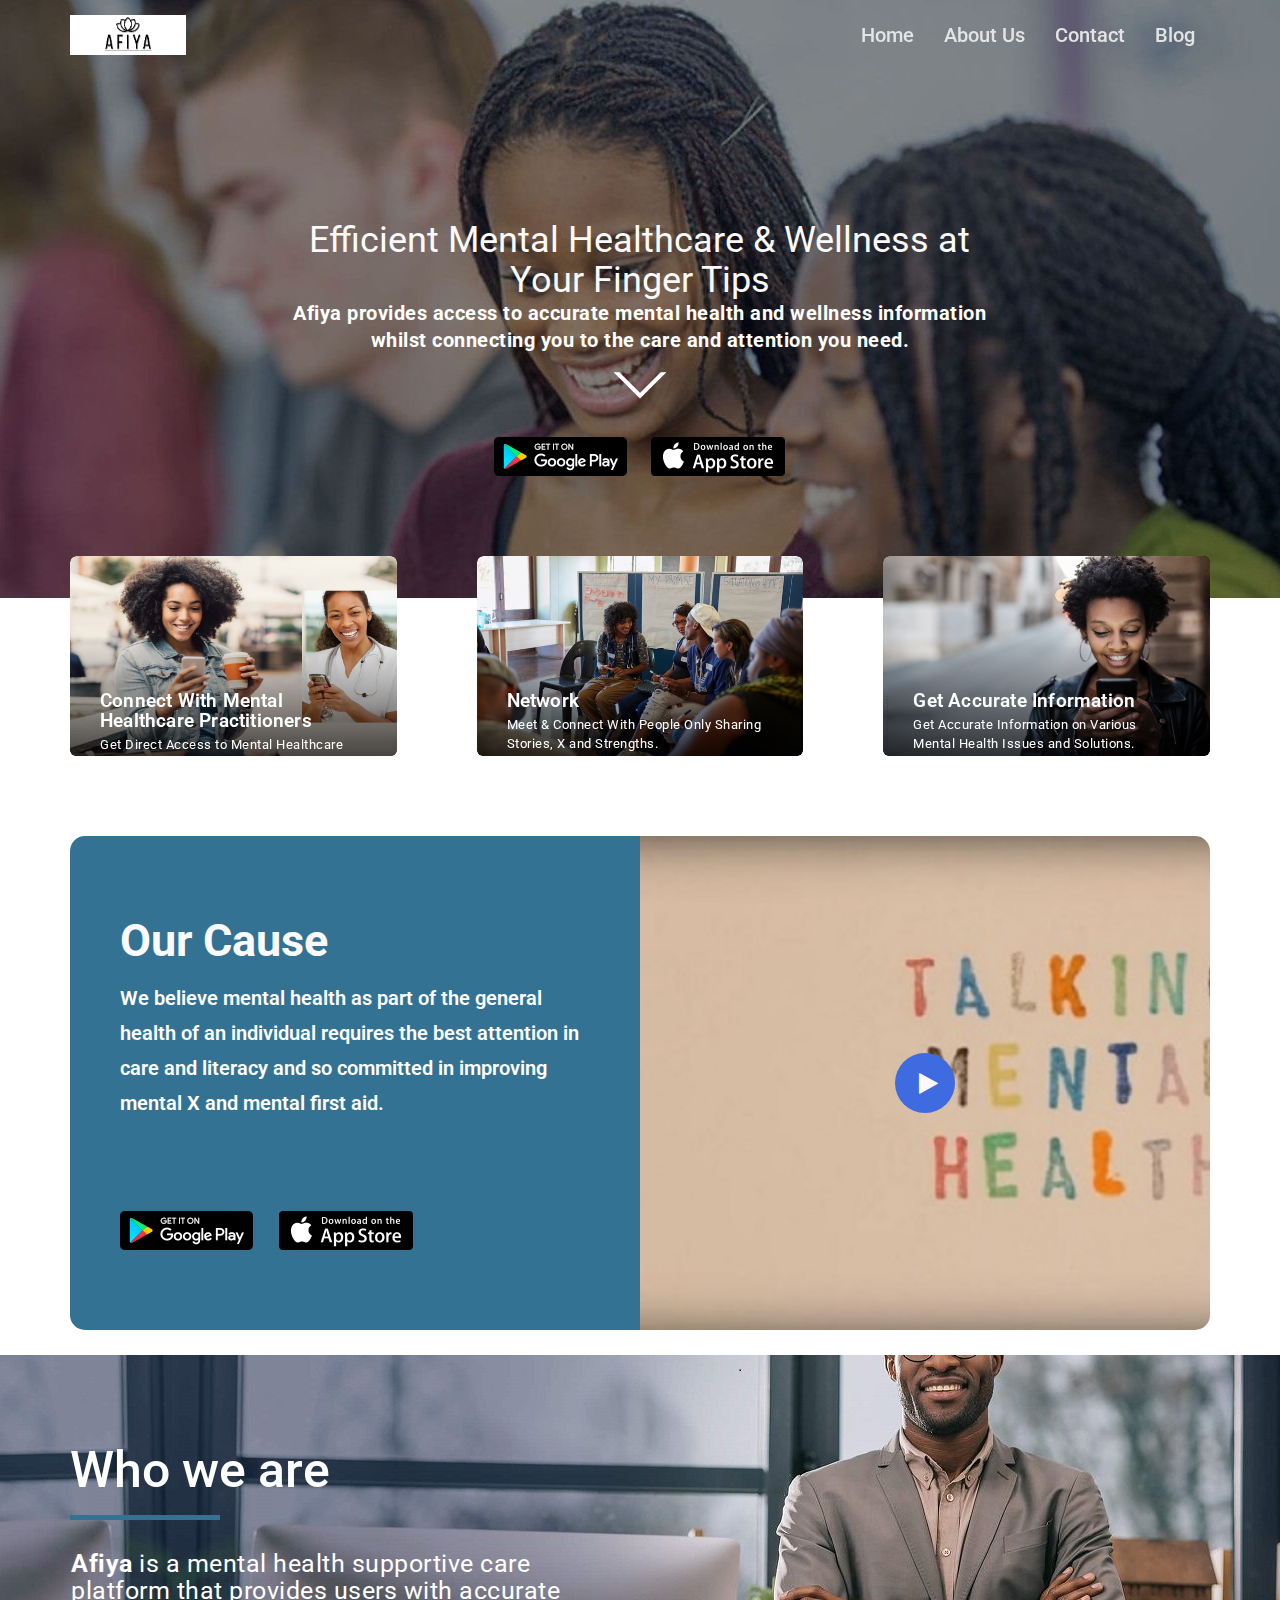
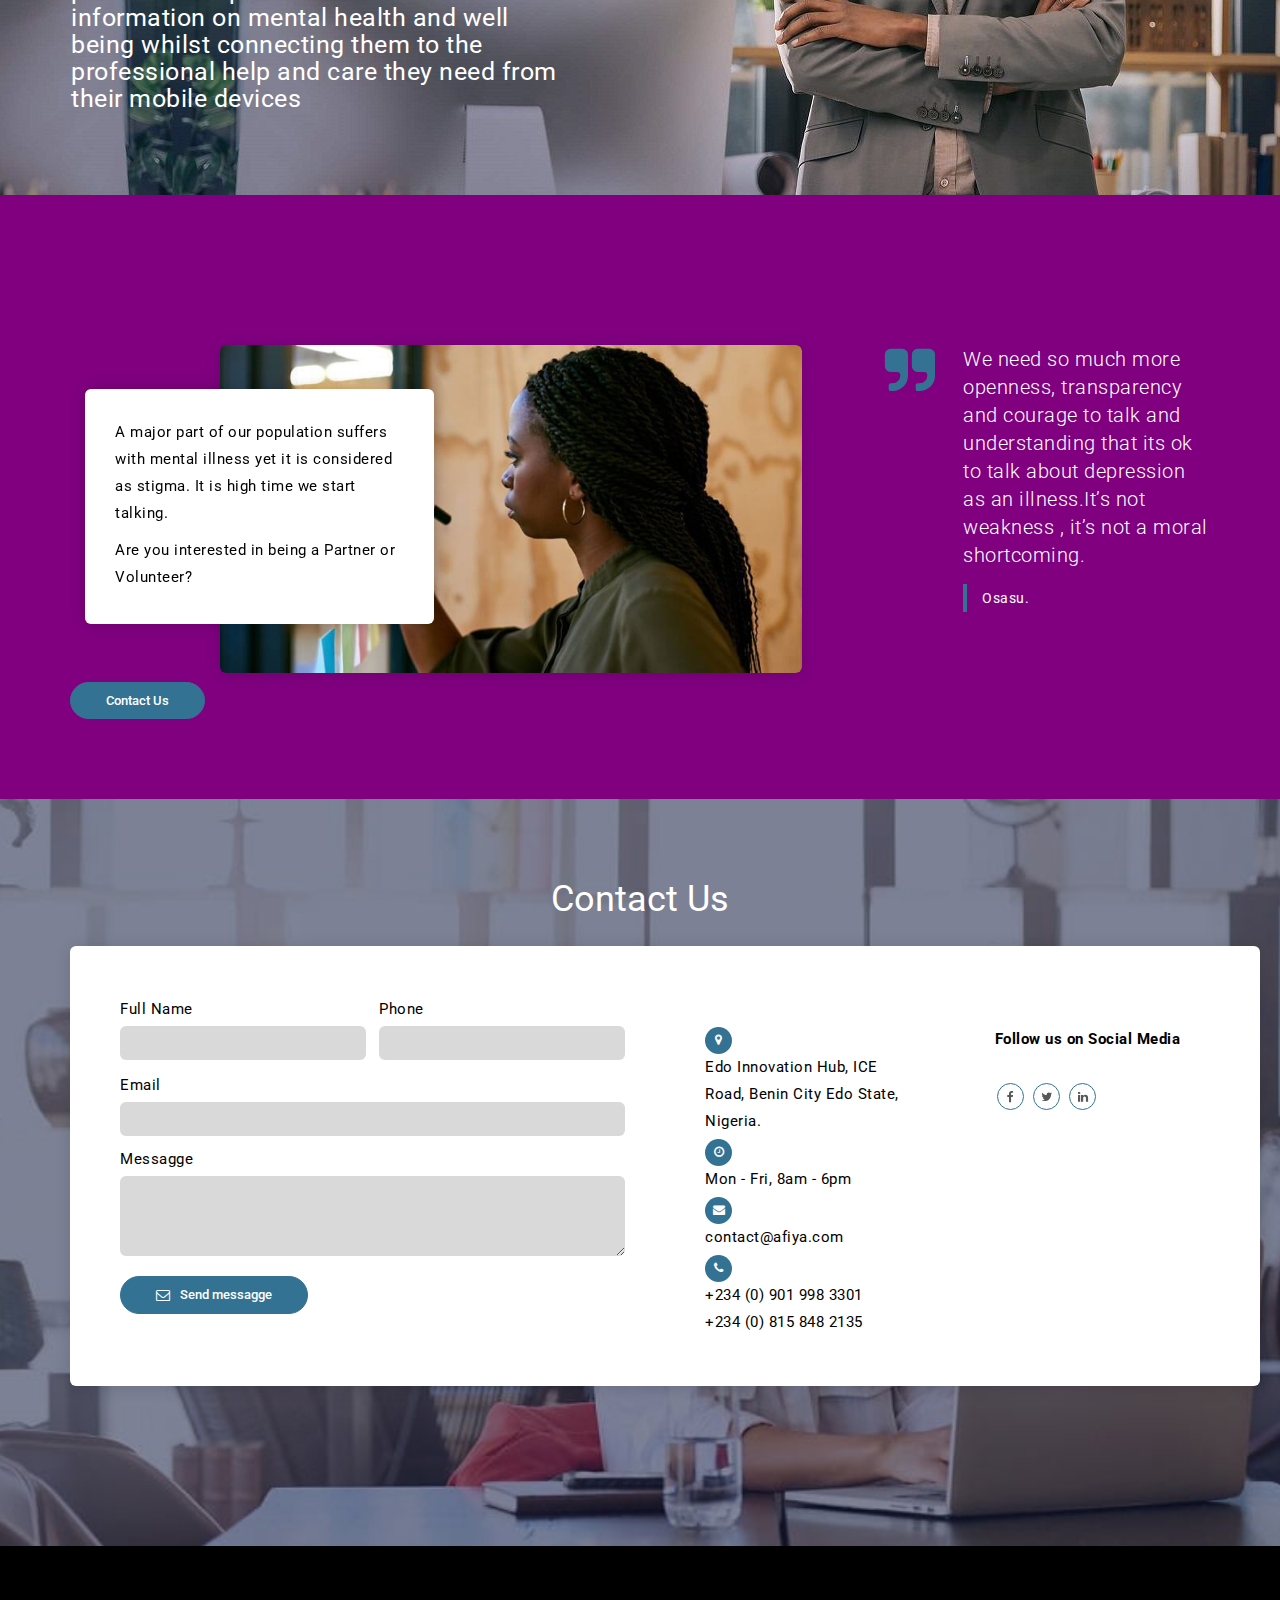
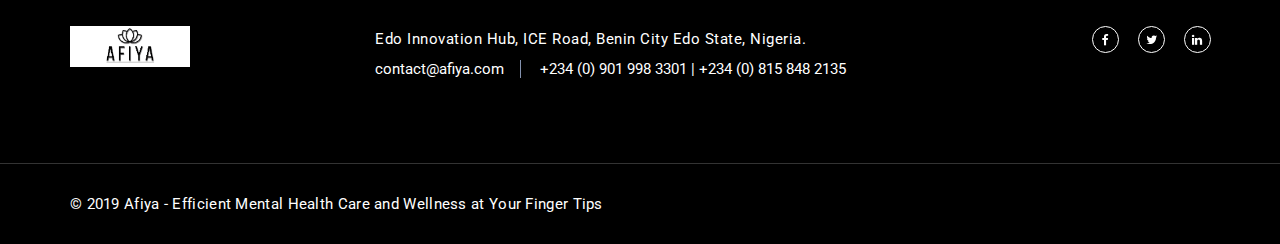
==== commit 3f793fdd: "Add files via upload" ====
--- a/index.html
+++ b/index.html
@@ -1,352 +1,352 @@
-<!DOCTYPE html>
-<!--[if lt IE 10]> <html  lang="en" class="iex"> <![endif]-->
-<!--[if (gt IE 10)|!(IE)]><!-->
-<html lang="en">
-<!--<![endif]-->
-
-<head>
-    <meta charset="utf-8">
-    <meta http-equiv="X-UA-Compatible" content="IE=edge">
-    <meta name="viewport" content="width=device-width, initial-scale=1">
-    <title>Afiya - Efficient Mental Health Care and Wellness at Your Finger Tips </title>
-    <meta name="description" content="Afiya - Efficient Mental Health Care and Wellness at Your Finger Tips">
-    <script src="assets/scripts/jquery.min.js"></script>
-    <link rel="stylesheet" href="assets/scripts/bootstrap/css/bootstrap.css">
-    <script src="assets/scripts/script.js"></script>
-    <link rel="stylesheet" href="assets/style.css">
-    <link rel="stylesheet" href="assets/css/content-box.css">
-    <link rel="stylesheet" href="assets/css/image-box.css">
-    <link rel="stylesheet" href="assets/css/animations.css">
-    <link rel="stylesheet" href="assets/css/components.css">
-    <link rel="stylesheet" href="assets/scripts/flexslider/flexslider.css">
-    <link rel="stylesheet" href="assets/scripts/magnific-popup.css">
-    <link rel="stylesheet" href="assets/scripts/php/contact-form.css">
-    <link rel="stylesheet" href="assets/scripts/social.stream.css">
-    <link rel="stylesheet" href="skin.css">
-    <link rel="stylesheet" href="https://cdnjs.cloudflare.com/ajax/libs/font-awesome/4.7.0/css/font-awesome.min.css">
-
-
-    
-</head>
-<body>
-    <div id="preloader"></div>
-    <header class="fixed-top scroll-change bg-transparent menu-transparent" data-menu-anima="fade-bottom">
-        <div class="navbar navbar-default mega-menu-fullwidth navbar-fixed-top" role="navigation">
-            <div class="navbar navbar-main">
-                <div class="container">
-                    <div class="navbar-header">
-                        <button type="button" class="navbar-toggle">
-                            <i class="fa fa-bars"></i>
-                        </button>
-                        <a class="navbar-brand scroll-hide" href="index-2.html">
-                            <img class="logo-default" src="images/background/logo.png" alt="logo" />
-                            <img class="logo-retina" src="images/background/logo.png" alt="logo" />
-                        </a>
-                        <a class="navbar-brand scroll-show" href="index.html">
-                            <img class="logo-default" src="images/background/logo.png" alt="logo" />
-                            <img class="logo-retina" src="images/background/logo.png" alt="logo" />
-                        </a>
-                    </div>
-                    <div class="collapse navbar-collapse">
-                        <div class="nav navbar-nav navbar-right">
-                            <ul class="nav navbar-nav">
-                                <li>
-                                    <a href="index.html" style="font-size: 20px;">Home</a>
-                                </li>
-                                <li>
-                                    <a href="#about" style="font-size: 20px;">About Us</a>
-                                </li>
-                                <li>
-                                    <a href="#contact" style="font-size: 20px;">Contact</a>
-                                </li>
-                                <li>
-                                    <a href="#" style="font-size: 20px;">Blog</a>
-                                </li>
-                            </ul>
-                        </div>
-                    </div>
-                </div>
-            </div>
-        </div>
-    </header>
-    <div class="section-bg-video" style="background-image: url(images/background/image.jpg); background-repeat: no-repeat;background-position: center;">
-        
-        <div class="container content overlay-content box-middle white text-center">
-            <hr class="space" />
-            <hr class="space" />
-            <div class="row">
-                <div class="col-md-8 col-center col-sm-12">
-                    <div class="col-md-16 col-center">
-                    <h3>Efficient Mental Healthcare & Wellness at Your Finger Tips</h3>
-                    </div>
-                    <p style="color: teal; font-size: 20px;"><strong>
-                       Afiya provides access to accurate mental health and wellness information whilst connecting you to the care and attention you need.</strong>
-                    </p>
-                    <img src="images/background/arrow.gif" style="height: 50px;">
-                    <hr class="space m" />
-                    <a href="#" ><img src="images/background/android.png"></a><span class="space"></span>
-                    <a href="#" ><img src="images/background/apple.png"></a>
-                    <hr class="space l" />
-                   
-                </div>
-            </div>
-            <hr class="space" />
-            <hr class="space" />
-        </div>
-    </div>
-    <div class="section-bg-image video-overlay text-center" >
-        <div class="container content">
-            <div class="row margin-negative-200">
-                <div class="col-md-4 col-sm-12">
-                    <div class="img-box adv-img adv-img-classic-box white">
-                        <div class="img-box">
-                            <img src="images/home/dd.jpg" alt=""  style="height: 200px;" />
-                        </div>
-                        <a href="#" class="caption img-box">
-                            <div class="caption-inner">
-                                <h2>Connect With Mental<br>Healthcare Practitioners</h2>
-                                <p class="big-text">
-                                    Get Direct Access to Mental Healthcare Practitioners for Your Personalized Mental Care.
-                                </p>
-                            </div>
-                        </a>
-                    </div>
-                </div>
-                <div class="col-md-4 col-sm-12">
-                    <div class="img-box adv-img adv-img-classic-box white">
-                        <div class="img-box">
-                            <img src="images/home/3.jpg" alt=""  style="height: 200px" />
-                        </div>
-                        <a href="#" class="caption img-box">
-                            <div class="caption-inner">
-                                <h2>Network</h2>
-                                <p class="big-text">
-                                    Meet & Connect With People Only Sharing Stories, X and Strengths.
-                                </p>
-                            </div>
-                        </a>
-                    </div>
-                </div>
-                <div class="col-md-4 col-sm-12">
-                    <div class="img-box adv-img adv-img-classic-box white">
-                        <div class="img-box">
-                            <img src="images/home/c.jpg" alt=""  style="height: 200px" />
-                        </div>
-                        <a href="#" class="caption img-box">
-                            <div class="caption-inner">
-                                <h2>Get Accurate Information</h2>
-                                <p class="big-text">
-                                  Get Accurate Information on Various Mental Health Issues and Solutions.
-                                </p>
-                            </div>
-                        </a>
-                    </div>
-                </div>
-            </div>
-        </div>
-    </div>
-    
-
-    <div class="section-two-blocks two-blocks-container blocks-right bg-color white margin-top-5">
-        <div class="row">
-            <div class="col-md-6">
-                <a class="img-box lightbox i-center" href="https://www.youtube.com/watch?v=nCrjevx3-Js" data-lightbox-anima="fade-top">
-                    <i class="fa fa-play"></i>
-                    <img src="images/home/video.jpg" />
-                </a>
-            </div>
-            <div class="col-md-6">
-                <div class="content">
-                    <h1 class="text-xl"><strong>Our Cause</strong></h1>
-                    <h4 style="color: #fff; font-size: 20px;">
-                       We believe mental health as part of the general health of an individual requires the best attention in care and literacy and so committed in improving mental X and mental first aid.
-                    <h4>
-                    <br><br>
-                     <a href="#" ><img src="images/background/android.png"></a><span class="space"></span>
-                    <a href="#" ><img src="images/background/apple.png"></a>
-                </div>
-            </div>
-        </div>
-    </div>
-
-     
-    <div class="section-empty" id="about" style="background-image:url('images/home/12.jpg'); background-repeat: no-repeat; background-position: center;" align="center">
-        <div class="container content">
-            <div class="row vertical-row">
-                <div class="col-md-7 col-sm-6">
-                    <div class="title-base text-left">
-                        <hr />
-                        <h2 style="color: #fff;">Who we are</h2>
-                        <p style="color: #fff; font-size: 25px;"><strong>Afiya</strong> is a mental health supportive care platform that provides users with accurate information on mental health and well being whilst connecting  them to the professional help and care they need from their mobile devices</</p>
-                    </div>
-                </div>
-            </div>
-        </div>
-    </div>
-
-    <div class="section-empty" style="background-color: purple;">
-        <div class="container content">
-            <hr class="space" />
-            <div class="row">
-                <div class="col-md-8 col-sm-12">
-                    <a class="img-box lightbox inner shadow-1" href="#">
-                        <span><img src="images/home/qoute.jpg" alt="" draggable="false"></span>
-                        <span class="caption-box">
-                            <span class="caption">
-                                <p style="font-size: 15px; color: #000;">A major part of our population suffers with mental illness yet it is considered as stigma. It is high time we start talking.</p>
-                                <p style="font-size: 15px; color: #000;">Are you interested in being a Partner or Volunteer?</p>
-                            <a href="" class="circle-button btn btn-sm" style="background-color: #337293;">Contact Us</a>
-                            </span>
-                        </span>
-                    </a>
-                </div>
-                <div class="col-md-4 col-sm-12">
-                    <p class="block-quote quote-1 no-margins" style="color: white;">
-                        We need so much more openness, transparency and courage to talk and understanding that its ok to talk about depression as an illness.It’s not weakness , it’s not a moral shortcoming.
-                        <span class="quote-author">Osasu.</span>
-                    </p>
-                </div>
-            </div>
-        </div>
-    </div>
-
-
-    <div class="section-bg-image bg-top" style="background-image: url('images/background/contact.jpg');" id="contact">
-        <div class="container content">
-                <h3 align="center" style="color: white;">Contact Us</h3>
-                <br/>
-            <div class="row">
-                <div class="col-md-12 boxed-inverse shadow-1">
-                    <div class="row">
-                        <div class="col-md-6">
-                            <form action="#" class="form-box form-ajax" method="post" data-email="">
-                                <div class="row">
-                                    <div class="col-md-6">
-                                        <p style="color: #000;">Full Name</p>
-                                        <input id="name" name="name" placeholder="" type="text" class="form-control form-value" required>
-                                    </div>
-                                    <div class="col-md-6">
-                                        <p style="color: #000;">Phone</p>
-                                        <input id="phone" name="phone" placeholder="" type="phone" class="form-control form-value" required>
-                                    </div>
-                                </div>
-                                <hr class="space xs" />
-                                <div class="row">
-                                    <div class="col-md-12">
-                                        <p style="color: #000;">Email</p>
-                                        <input id="email" name="email" placeholder="" type="email" class="form-control form-value">
-                                        <hr class="space xs" />
-                                        <p style="color: #000;">Messagge</p>
-                                        <textarea id="messagge" name="messagge" class="form-control form-value" required></textarea>
-                                        <hr class="space s" />
-                                        <button class="circle-button btn-sm btn" type="submit" style="background-color: #337293;"><i class="fa fa-envelope-o"></i>Send messagge</button>
-                                    </div>
-                                </div>
-                                <div class="success-box">
-                                    <div class="alert alert-success">Congratulations. Your message has been sent successfully</div>
-                                </div>
-                                <div class="error-box">
-                                    <div class="alert alert-warning">Error, please retry. Your message has not been sent</div>
-                                </div>
-                            </form>
-                        </div>
-                        <div class="col-md-6">
-                        
-                            <hr class="space m" />
-                            <div class="row">
-                                <div class="col-md-6" style="color: #000;">
-                                     <i class="fa fa-map-marker text-xs circle"></i>
-                                    <p>Edo Innovation Hub, ICE Road, Benin City Edo State, Nigeria.
-                                    </p>
-                                    <i class="fa fa-clock-o text-xs circle"></i>
-                                    <p>
-                                     Mon - Fri, 8am - 6pm
-                                    </p>
-                                    <i class="fa fa-envelope text-xs circle"></i>
-                                    <p>
-                                    contact@afiya.com
-                                    </p>
-
-                        <i class="fa fa-phone text-xs circle"></i>
-                                    <p>+234 (0) 901 998 3301<br>+234 (0) 815 848 2135</p>
-                                </div>
-                                <div class="col-md-6">
-                        <div class="btn-group social-group btn-group-icons">
-                            <p style="color: #000;"><strong>Follow us on Social Media</strong></p>
-                            <br>
-                            <a target="_blank" href="#" data-social="share-facebook">
-                                <i class="fa fa-facebook text-xs circle"></i>
-                            </a>
-                            <a target="_blank" href="#" data-social="share-twitter">
-                                <i class="fa fa-twitter text-xs circle"></i>
-                            </a>
-                            <a target="_blank" href="#" data-social="share-linkedin">
-                                <i class="fa fa-linkedin text-xs circle"></i>
-                            </a>
-                        </div>
-                                </div>
-                            </div>
-                        </div>
-                    </div>
-                </div>
-            </div>
-        </div>
-    </div>
-
-
-    <i class="scroll-top scroll-top-mobile show fa fa-sort-asc"></i>
-
-    <footer class="footer-base">
-        <div class="content">
-            <div class="container">
-                <div class="row">
-                    <div class="col-md-3 footer-center text-left">
-                        <img width="120" src="images/background/logo.png" alt="" />
-                    </div>
-                    <div class="col-md-6 footer-left text-left">
-                        <p>Edo Innovation Hub, ICE Road, Benin City Edo State, Nigeria.</p>
-                        <div class="tag-row">
-                            <span>contact@afiya.com</span>
-                            <span>+234 (0) 901 998 3301 | +234 (0) 815 848 2135</span>
-                        </div>
-                    </div>
-                    <div class="col-md-3 footer-left text-right text-left-sm">
-                        <div class="btn-group social-group btn-group-icons">
-                            <a target="_blank" href="#" data-social="share-facebook">
-                                <i class="fa fa-facebook text-xs circle"></i>
-                            </a>
-                            <a target="_blank" href="#" data-social="share-twitter">
-                                <i class="fa fa-twitter text-xs circle"></i>
-                            </a>
-                            <a target="_blank" href="#" data-social="share-linkedin">
-                                <i class="fa fa-linkedin text-xs circle"></i>
-                            </a>
-                        </div>
-                    </div>
-                </div>
-            </div>
-            <div class="row copy-row">
-                <div class="col-md-12 copy-text" style="color: white;">
-                    © 2019 Afiya - Efficient Mental Health Care and Wellness at Your Finger Tips
-                </div>
-            </div>
-        </div>
-        <link rel="stylesheet" href="assets/scripts/font-awesome/css/font-awesome.css">
-        <script async src="assets/scripts/bootstrap/js/bootstrap.min.js"></script>
-        <script src="assets/scripts/imagesloaded.min.js"></script>
-        <script src="assets/scripts/parallax.min.js"></script>
-        <script src="assets/scripts/flexslider/jquery.flexslider-min.js"></script>
-        <script async src="assets/scripts/isotope.min.js"></script>
-        <script async src="assets/scripts/php/contact-form.js"></script>
-        <script async src="assets/scripts/jquery.progress-counter.js"></script>
-        <script async src="assets/scripts/jquery.tab-accordion.js"></script>
-        <script async src="assets/scripts/bootstrap/js/bootstrap.popover.min.js"></script>
-        <script async src="assets/scripts/jquery.magnific-popup.min.js"></script>
-        <script src="assets/scripts/social.stream.min.js"></script>
-        <script src="assets/scripts/jquery.slimscroll.min.js"></script>
-        <script src="assets/scripts/smooth.scroll.min.js"></script>
-
-    </footer>
-</body>
-
-</html>
+<!DOCTYPE html>
+<!--[if lt IE 10]> <html  lang="en" class="iex"> <![endif]-->
+<!--[if (gt IE 10)|!(IE)]><!-->
+<html lang="en">
+<!--<![endif]-->
+
+<head>
+    <meta charset="utf-8">
+    <meta http-equiv="X-UA-Compatible" content="IE=edge">
+    <meta name="viewport" content="width=device-width, initial-scale=1">
+    <title>Afiya - Efficient Mental Health Care and Wellness at Your Finger Tips </title>
+    <meta name="description" content="Afiya - Efficient Mental Health Care and Wellness at Your Finger Tips">
+    <script src="assets/scripts/jquery.min.js"></script>
+    <link rel="stylesheet" href="assets/scripts/bootstrap/css/bootstrap.css">
+    <script src="assets/scripts/script.js"></script>
+    <link rel="stylesheet" href="assets/style.css">
+    <link rel="stylesheet" href="assets/css/content-box.css">
+    <link rel="stylesheet" href="assets/css/image-box.css">
+    <link rel="stylesheet" href="assets/css/animations.css">
+    <link rel="stylesheet" href="assets/css/components.css">
+    <link rel="stylesheet" href="assets/scripts/flexslider/flexslider.css">
+    <link rel="stylesheet" href="assets/scripts/magnific-popup.css">
+    <link rel="stylesheet" href="assets/scripts/php/contact-form.css">
+    <link rel="stylesheet" href="assets/scripts/social.stream.css">
+    <link rel="stylesheet" href="skin.css">
+    <link rel="stylesheet" href="https://cdnjs.cloudflare.com/ajax/libs/font-awesome/4.7.0/css/font-awesome.min.css">
+
+
+    
+</head>
+<body>
+    <div id="preloader"></div>
+    <header class="fixed-top scroll-change bg-transparent menu-transparent" data-menu-anima="fade-bottom">
+        <div class="navbar navbar-default mega-menu-fullwidth navbar-fixed-top" role="navigation">
+            <div class="navbar navbar-main">
+                <div class="container">
+                    <div class="navbar-header">
+                        <button type="button" class="navbar-toggle">
+                            <i class="fa fa-bars"></i>
+                        </button>
+                        <a class="navbar-brand scroll-hide" href="index-2.html">
+                            <img class="logo-default" src="images/background/logo.png" alt="logo" />
+                            <img class="logo-retina" src="images/background/logo.png" alt="logo" />
+                        </a>
+                        <a class="navbar-brand scroll-show" href="index.html">
+                            <img class="logo-default" src="images/background/logo.png" alt="logo" />
+                            <img class="logo-retina" src="images/background/logo.png" alt="logo" />
+                        </a>
+                    </div>
+                    <div class="collapse navbar-collapse">
+                        <div class="nav navbar-nav navbar-right">
+                            <ul class="nav navbar-nav">
+                                <li>
+                                    <a href="index.html" style="font-size: 20px;">Home</a>
+                                </li>
+                                <li>
+                                    <a href="#about" style="font-size: 20px;">About Us</a>
+                                </li>
+                                <li>
+                                    <a href="#contact" style="font-size: 20px;">Contact</a>
+                                </li>
+                                <li>
+                                    <a href="#" style="font-size: 20px;">Blog</a>
+                                </li>
+                            </ul>
+                        </div>
+                    </div>
+                </div>
+            </div>
+        </div>
+    </header>
+    <div class="section-bg-video" style="background-image: url(images/background/image.jpg); background-repeat: no-repeat;background-position: center top;">
+        
+        <div class="container content overlay-content box-middle white text-center">
+            <hr class="space" />
+            <hr class="space" />
+            <div class="row">
+                <div class="col-md-8 col-center col-sm-12">
+                    <div class="col-md-16 col-center">
+                    <h3>Efficient Mental Healthcare & Wellness at Your Finger Tips</h3>
+                    </div>
+                    <p style="color: teal; font-size: 20px;"><strong>
+                       Afiya provides access to accurate mental health and wellness information whilst connecting you to the care and attention you need.</strong>
+                    </p>
+                    <img src="images/background/arrow.gif" style="height: 50px;">
+                    <hr class="space m" />
+                    <a href="#" ><img src="images/background/android.png"></a><span class="space"></span>
+                    <a href="#" ><img src="images/background/apple.png"></a>
+                    <hr class="space l" />
+                   
+                </div>
+            </div>
+            <hr class="space" />
+            <hr class="space" />
+        </div>
+    </div>
+    <div class="section-bg-image video-overlay text-center" >
+        <div class="container content">
+            <div class="row margin-negative-200">
+                <div class="col-md-4 col-sm-12">
+                    <div class="img-box adv-img adv-img-classic-box white">
+                        <div class="img-box">
+                            <img src="images/home/dd.jpg" alt=""  style="height: 200px;" />
+                        </div>
+                        <a href="#" class="caption img-box">
+                            <div class="caption-inner">
+                                <h2>Connect With Mental<br>Healthcare Practitioners</h2>
+                                <p class="big-text">
+                                    Get Direct Access to Mental Healthcare Practitioners for Your Personalized Mental Care.
+                                </p>
+                            </div>
+                        </a>
+                    </div>
+                </div>
+                <div class="col-md-4 col-sm-12">
+                    <div class="img-box adv-img adv-img-classic-box white">
+                        <div class="img-box">
+                            <img src="images/home/3.jpg" alt=""  style="height: 200px" />
+                        </div>
+                        <a href="#" class="caption img-box">
+                            <div class="caption-inner">
+                                <h2>Network</h2>
+                                <p class="big-text">
+                                    Meet & Connect With People Only Sharing Stories, X and Strengths.
+                                </p>
+                            </div>
+                        </a>
+                    </div>
+                </div>
+                <div class="col-md-4 col-sm-12">
+                    <div class="img-box adv-img adv-img-classic-box white">
+                        <div class="img-box">
+                            <img src="images/home/c.jpg" alt=""  style="height: 200px" />
+                        </div>
+                        <a href="#" class="caption img-box">
+                            <div class="caption-inner">
+                                <h2>Get Accurate Information</h2>
+                                <p class="big-text">
+                                  Get Accurate Information on Various Mental Health Issues and Solutions.
+                                </p>
+                            </div>
+                        </a>
+                    </div>
+                </div>
+            </div>
+        </div>
+    </div>
+    
+
+    <div class="section-two-blocks two-blocks-container blocks-right bg-color white margin-top-5">
+        <div class="row">
+            <div class="col-md-6">
+                <a class="img-box lightbox i-center" href="https://www.youtube.com/watch?v=nCrjevx3-Js" data-lightbox-anima="fade-top">
+                    <i class="fa fa-play"></i>
+                    <img src="images/home/video.jpg" />
+                </a>
+            </div>
+            <div class="col-md-6">
+                <div class="content">
+                    <h1 class="text-xl"><strong>Our Cause</strong></h1>
+                    <h4 style="color: #fff; font-size: 20px;">
+                       We believe mental health as part of the general health of an individual requires the best attention in care and literacy and so committed in improving mental X and mental first aid.
+                    <h4>
+                    <br><br>
+                     <a href="#" ><img src="images/background/android.png"></a><span class="space"></span>
+                    <a href="#" ><img src="images/background/apple.png"></a>
+                </div>
+            </div>
+        </div>
+    </div>
+
+     
+    <div class="section-empty" id="about" style="background-image:url('images/home/12.jpg'); background-repeat: no-repeat; background-position: center;" align="center">
+        <div class="container content">
+            <div class="row vertical-row">
+                <div class="col-md-7 col-sm-6">
+                    <div class="title-base text-left">
+                        <hr />
+                        <h2 style="color: #fff;">Who we are</h2>
+                        <p style="color: #fff; font-size: 25px;"><strong>Afiya</strong> is a mental health supportive care platform that provides users with accurate information on mental health and well being whilst connecting  them to the professional help and care they need from their mobile devices</</p>
+                    </div>
+                </div>
+            </div>
+        </div>
+    </div>
+
+    <div class="section-empty" style="background-color: purple;">
+        <div class="container content">
+            <hr class="space" />
+            <div class="row">
+                <div class="col-md-8 col-sm-12">
+                    <a class="img-box lightbox inner shadow-1" href="#">
+                        <span><img src="images/home/qoute.jpg" alt="" draggable="false"></span>
+                        <span class="caption-box">
+                            <span class="caption">
+                                <p style="font-size: 15px; color: #000;">A major part of our population suffers with mental illness yet it is considered as stigma. It is high time we start talking.</p>
+                                <p style="font-size: 15px; color: #000;">Are you interested in being a Partner or Volunteer?</p>
+                            <a href="" class="circle-button btn btn-sm" style="background-color: #337293;">Contact Us</a>
+                            </span>
+                        </span>
+                    </a>
+                </div>
+                <div class="col-md-4 col-sm-12">
+                    <p class="block-quote quote-1 no-margins" style="color: white;">
+                        We need so much more openness, transparency and courage to talk and understanding that its ok to talk about depression as an illness.It’s not weakness , it’s not a moral shortcoming.
+                        <span class="quote-author">Osasu.</span>
+                    </p>
+                </div>
+            </div>
+        </div>
+    </div>
+
+
+    <div class="section-bg-image bg-top" style="background-image: url('images/background/contact.jpg');" id="contact">
+        <div class="container content">
+                <h3 align="center" style="color: white;">Contact Us</h3>
+                <br/>
+            <div class="row">
+                <div class="col-md-12 boxed-inverse shadow-1">
+                    <div class="row">
+                        <div class="col-md-6">
+                            <form action="#" class="form-box form-ajax" method="post" data-email="">
+                                <div class="row">
+                                    <div class="col-md-6">
+                                        <p style="color: #000;">Full Name</p>
+                                        <input id="name" name="name" placeholder="" type="text" class="form-control form-value" required>
+                                    </div>
+                                    <div class="col-md-6">
+                                        <p style="color: #000;">Phone</p>
+                                        <input id="phone" name="phone" placeholder="" type="phone" class="form-control form-value" required>
+                                    </div>
+                                </div>
+                                <hr class="space xs" />
+                                <div class="row">
+                                    <div class="col-md-12">
+                                        <p style="color: #000;">Email</p>
+                                        <input id="email" name="email" placeholder="" type="email" class="form-control form-value">
+                                        <hr class="space xs" />
+                                        <p style="color: #000;">Messagge</p>
+                                        <textarea id="messagge" name="messagge" class="form-control form-value" required></textarea>
+                                        <hr class="space s" />
+                                        <button class="circle-button btn-sm btn" type="submit" style="background-color: #337293;"><i class="fa fa-envelope-o"></i>Send messagge</button>
+                                    </div>
+                                </div>
+                                <div class="success-box">
+                                    <div class="alert alert-success">Congratulations. Your message has been sent successfully</div>
+                                </div>
+                                <div class="error-box">
+                                    <div class="alert alert-warning">Error, please retry. Your message has not been sent</div>
+                                </div>
+                            </form>
+                        </div>
+                        <div class="col-md-6">
+                        
+                            <hr class="space m" />
+                            <div class="row">
+                                <div class="col-md-6" style="color: #000;">
+                                     <i class="fa fa-map-marker text-xs circle"></i>
+                                    <p>Edo Innovation Hub, ICE Road, Benin City Edo State, Nigeria.
+                                    </p>
+                                    <i class="fa fa-clock-o text-xs circle"></i>
+                                    <p>
+                                     Mon - Fri, 8am - 6pm
+                                    </p>
+                                    <i class="fa fa-envelope text-xs circle"></i>
+                                    <p>
+                                    contact@afiya.com
+                                    </p>
+
+                        <i class="fa fa-phone text-xs circle"></i>
+                                    <p>+234 (0) 901 998 3301<br>+234 (0) 815 848 2135</p>
+                                </div>
+                                <div class="col-md-6">
+                        <div class="btn-group social-group btn-group-icons">
+                            <p style="color: #000;"><strong>Follow us on Social Media</strong></p>
+                            <br>
+                            <a target="_blank" href="#" data-social="share-facebook">
+                                <i class="fa fa-facebook text-xs circle"></i>
+                            </a>
+                            <a target="_blank" href="#" data-social="share-twitter">
+                                <i class="fa fa-twitter text-xs circle"></i>
+                            </a>
+                            <a target="_blank" href="#" data-social="share-linkedin">
+                                <i class="fa fa-linkedin text-xs circle"></i>
+                            </a>
+                        </div>
+                                </div>
+                            </div>
+                        </div>
+                    </div>
+                </div>
+            </div>
+        </div>
+    </div>
+
+
+    <i class="scroll-top scroll-top-mobile show fa fa-sort-asc"></i>
+
+    <footer class="footer-base">
+        <div class="content">
+            <div class="container">
+                <div class="row">
+                    <div class="col-md-3 footer-center text-left">
+                        <img width="120" src="images/background/logo.png" alt="" />
+                    </div>
+                    <div class="col-md-6 footer-left text-left">
+                        <p>Edo Innovation Hub, ICE Road, Benin City Edo State, Nigeria.</p>
+                        <div class="tag-row">
+                            <span>contact@afiya.com</span>
+                            <span>+234 (0) 901 998 3301 | +234 (0) 815 848 2135</span>
+                        </div>
+                    </div>
+                    <div class="col-md-3 footer-left text-right text-left-sm">
+                        <div class="btn-group social-group btn-group-icons">
+                            <a target="_blank" href="#" data-social="share-facebook">
+                                <i class="fa fa-facebook text-xs circle"></i>
+                            </a>
+                            <a target="_blank" href="#" data-social="share-twitter">
+                                <i class="fa fa-twitter text-xs circle"></i>
+                            </a>
+                            <a target="_blank" href="#" data-social="share-linkedin">
+                                <i class="fa fa-linkedin text-xs circle"></i>
+                            </a>
+                        </div>
+                    </div>
+                </div>
+            </div>
+            <div class="row copy-row">
+                <div class="col-md-12 copy-text" style="color: white;">
+                    © 2019 Afiya - Efficient Mental Health Care and Wellness at Your Finger Tips
+                </div>
+            </div>
+        </div>
+        <link rel="stylesheet" href="assets/scripts/font-awesome/css/font-awesome.css">
+        <script async src="assets/scripts/bootstrap/js/bootstrap.min.js"></script>
+        <script src="assets/scripts/imagesloaded.min.js"></script>
+        <script src="assets/scripts/parallax.min.js"></script>
+        <script src="assets/scripts/flexslider/jquery.flexslider-min.js"></script>
+        <script async src="assets/scripts/isotope.min.js"></script>
+        <script async src="assets/scripts/php/contact-form.js"></script>
+        <script async src="assets/scripts/jquery.progress-counter.js"></script>
+        <script async src="assets/scripts/jquery.tab-accordion.js"></script>
+        <script async src="assets/scripts/bootstrap/js/bootstrap.popover.min.js"></script>
+        <script async src="assets/scripts/jquery.magnific-popup.min.js"></script>
+        <script src="assets/scripts/social.stream.min.js"></script>
+        <script src="assets/scripts/jquery.slimscroll.min.js"></script>
+        <script src="assets/scripts/smooth.scroll.min.js"></script>
+
+    </footer>
+</body>
+
+</html>
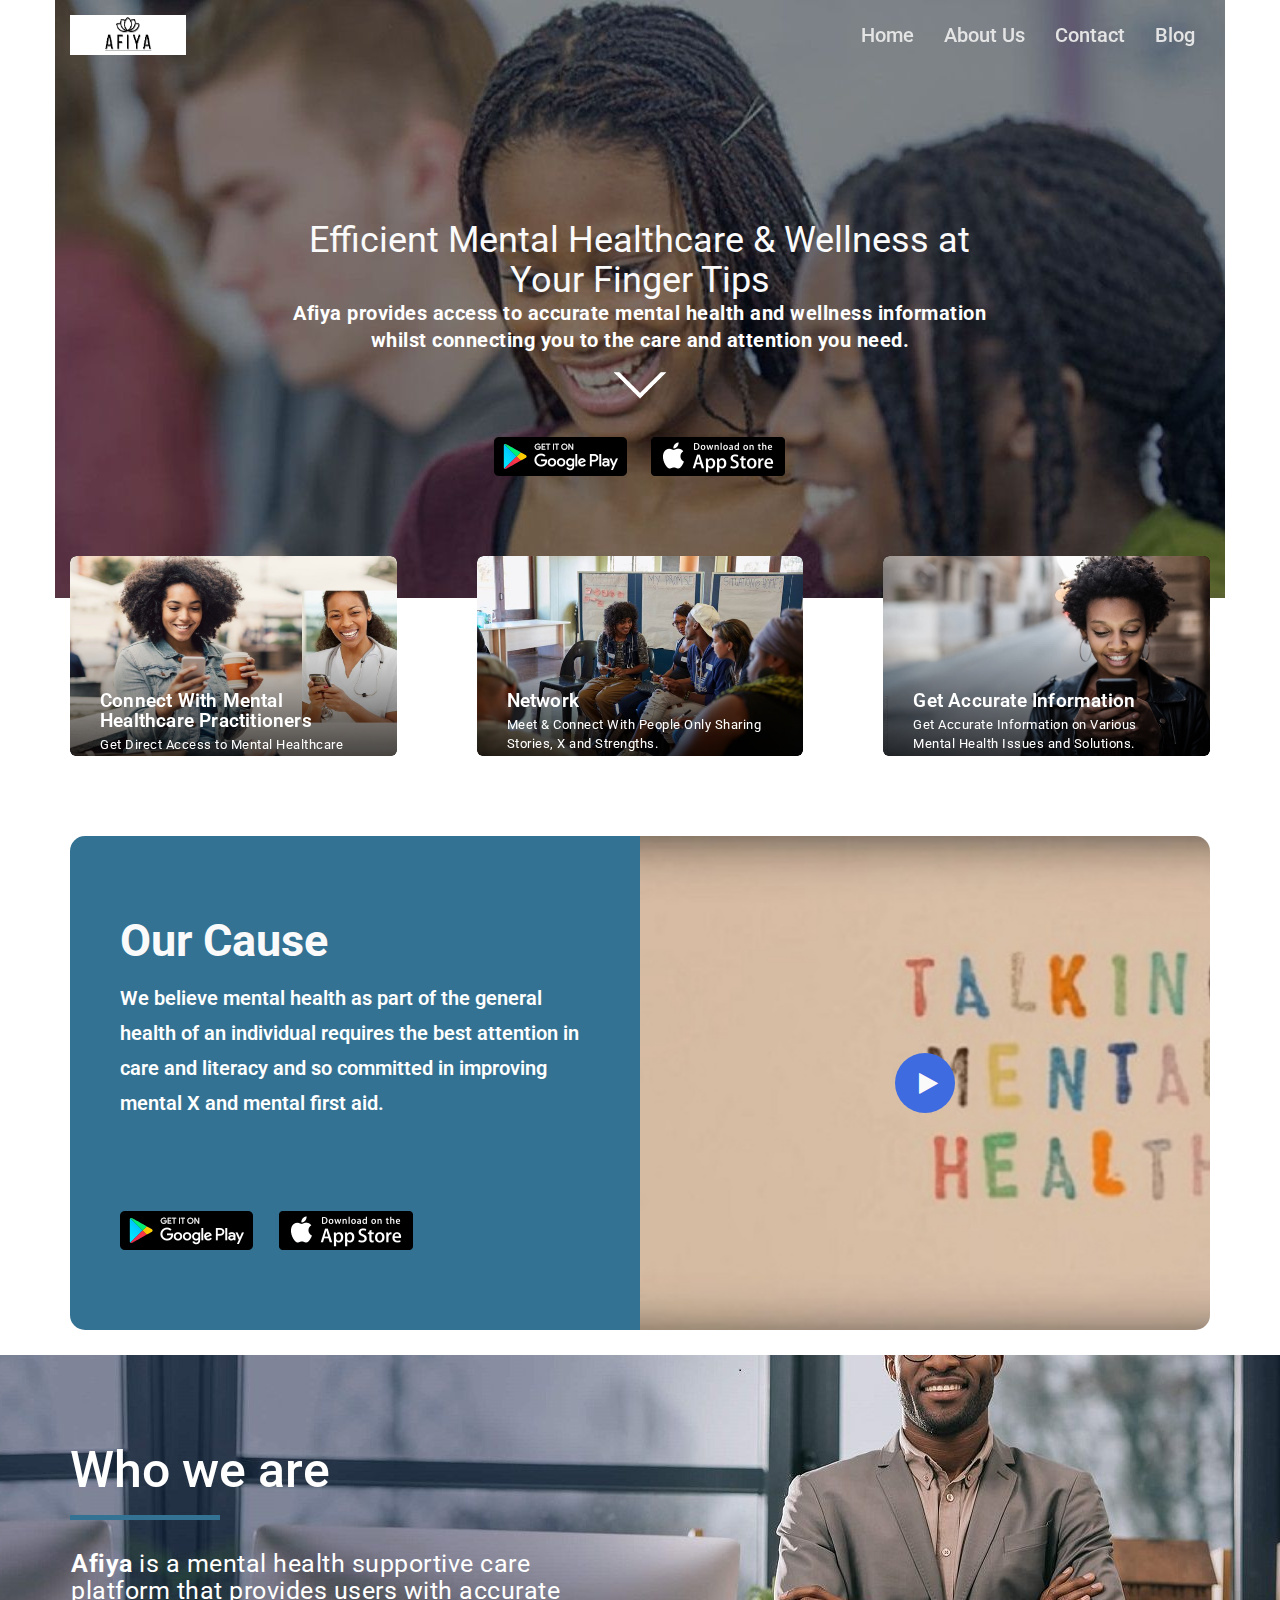
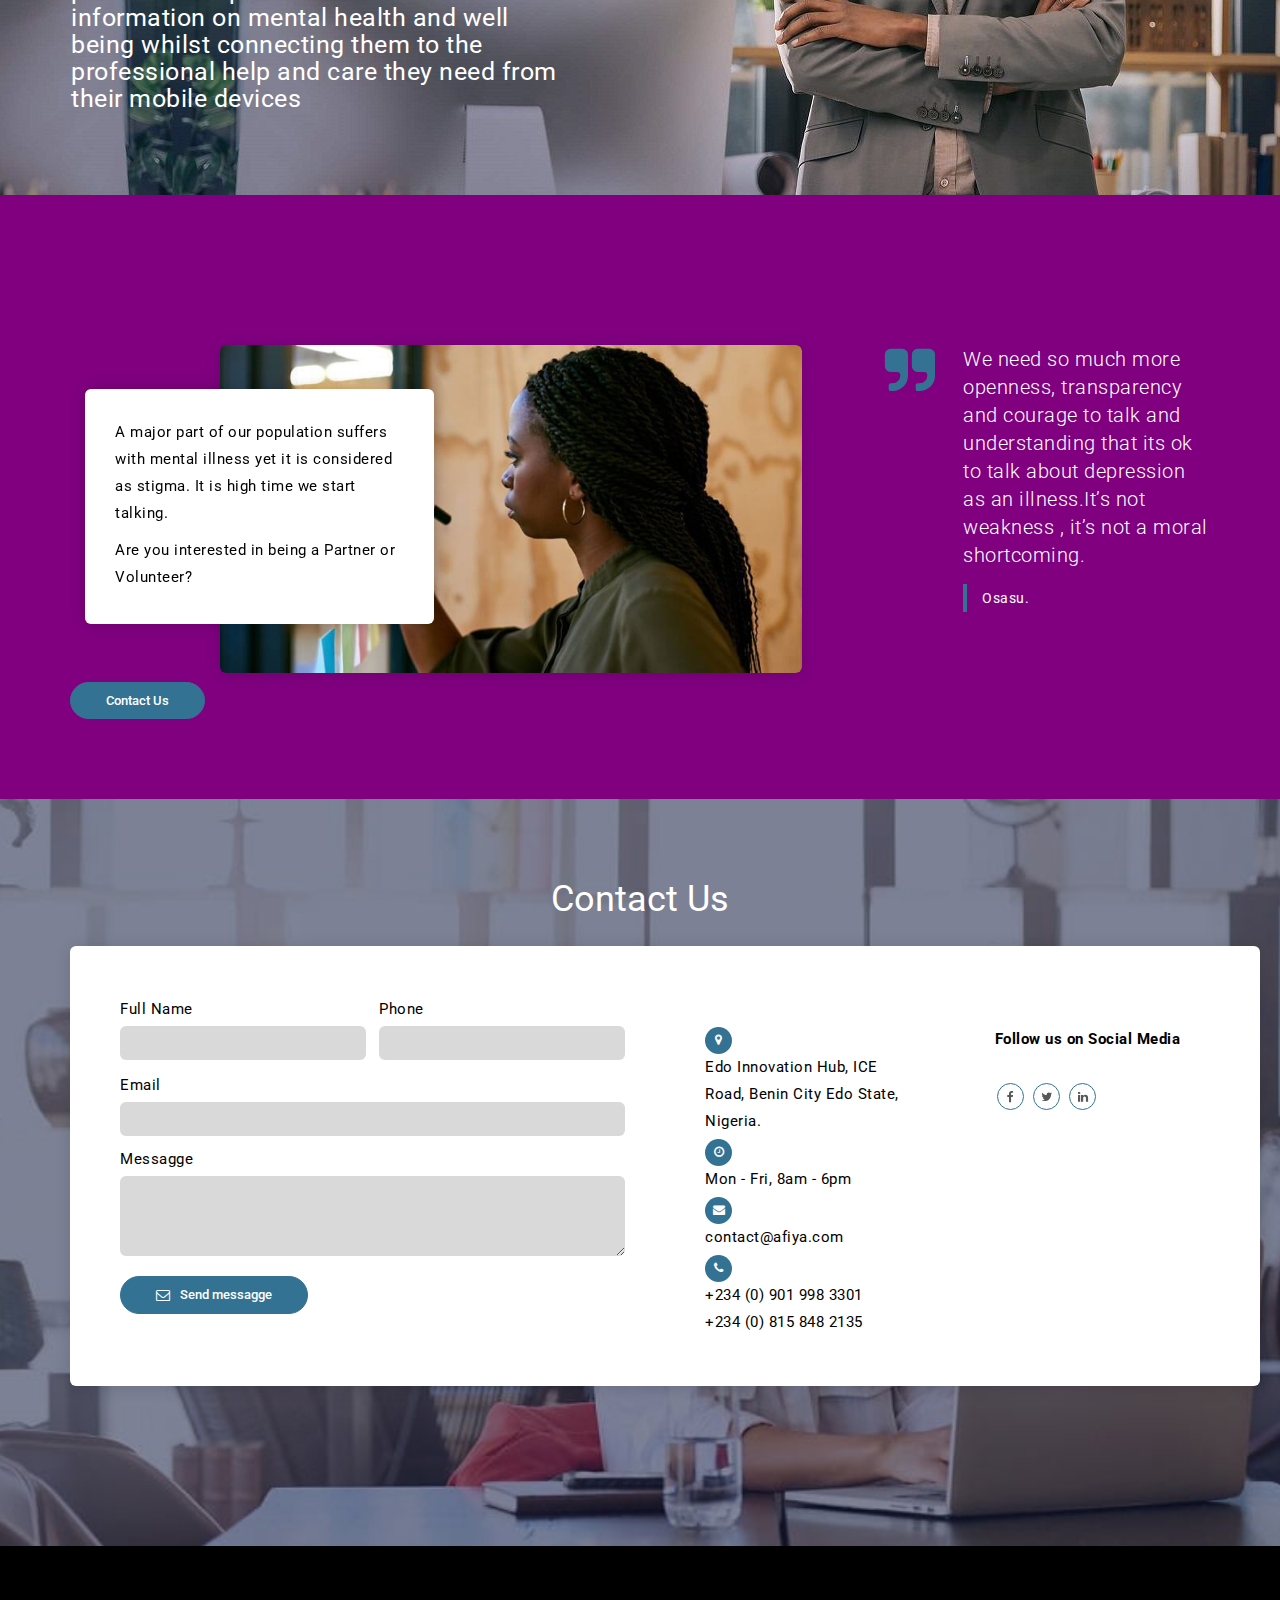
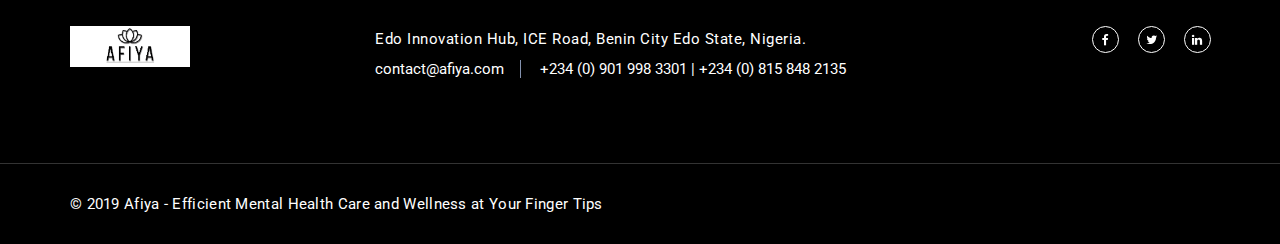
==== commit bfb3f4bd: "Add files via upload" ====
--- a/index.html
+++ b/index.html
@@ -69,9 +69,10 @@
             </div>
         </div>
     </header>
-    <div class="section-bg-video" style="background-image: url(images/background/image.jpg); background-repeat: no-repeat;background-position: center top;">
+    <!--<div class="section-bg-video" style="background-image: url('images/background/image.jpg'); background-repeat: no-repeat;background-position: center top;">-->
+        <div class="section-bg-video">
         
-        <div class="container content overlay-content box-middle white text-center">
+        <div class="container content overlay-content box-middle white text-center" style="background-image: url('images/background/image.jpg'); background-repeat: no-repeat;background-position: top;">
             <hr class="space" />
             <hr class="space" />
             <div class="row">
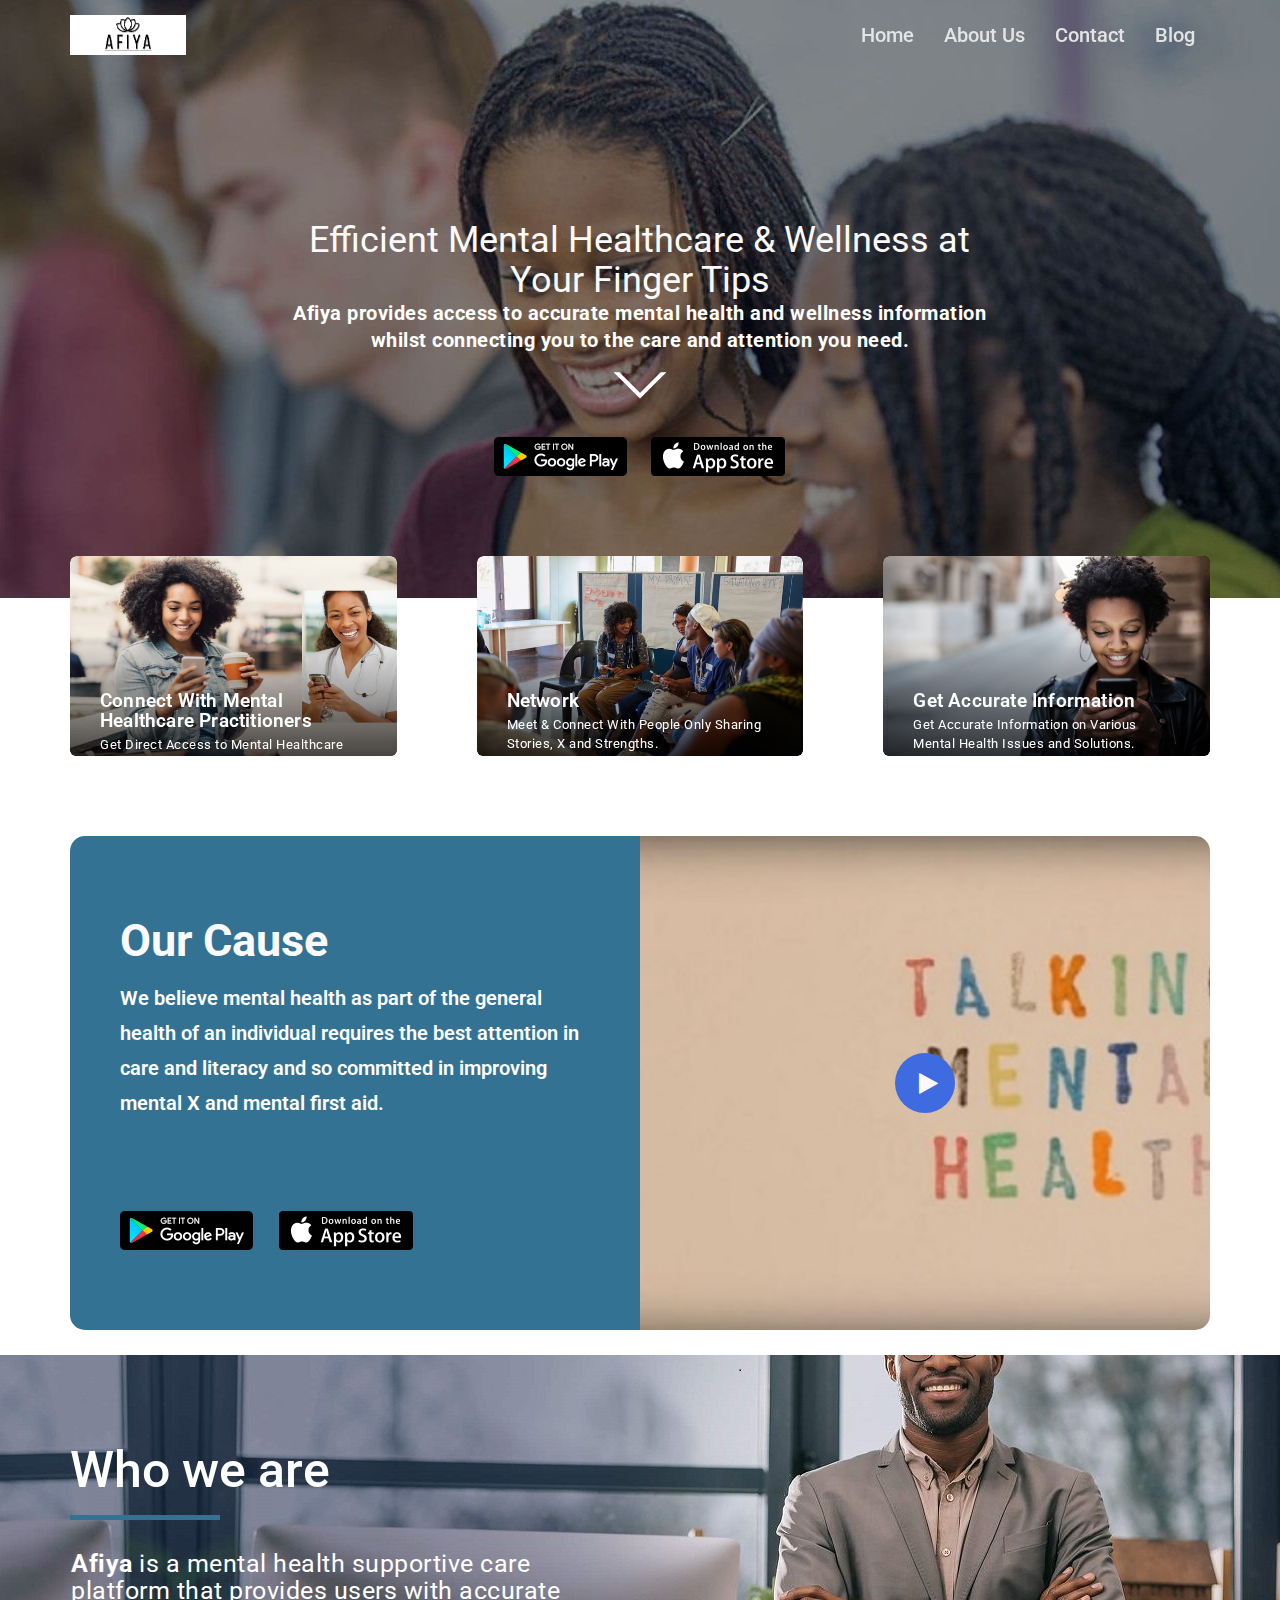
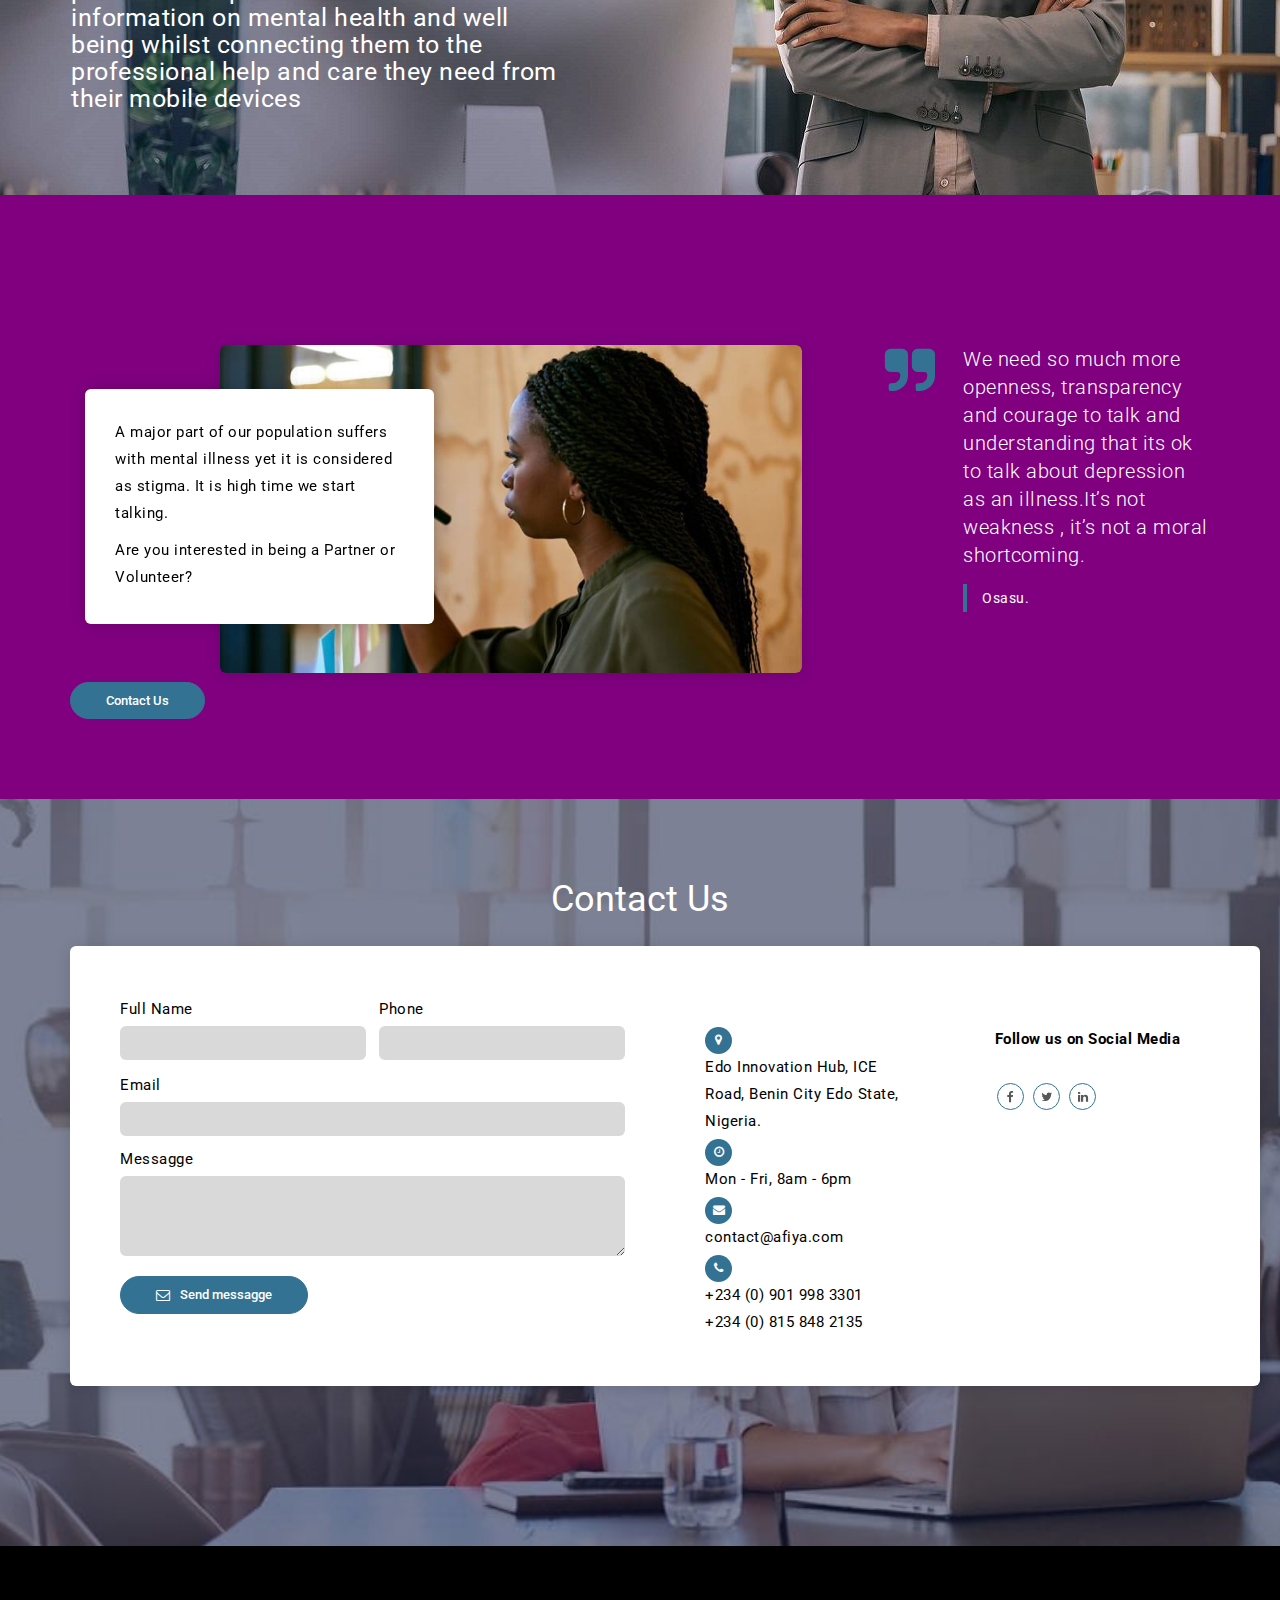
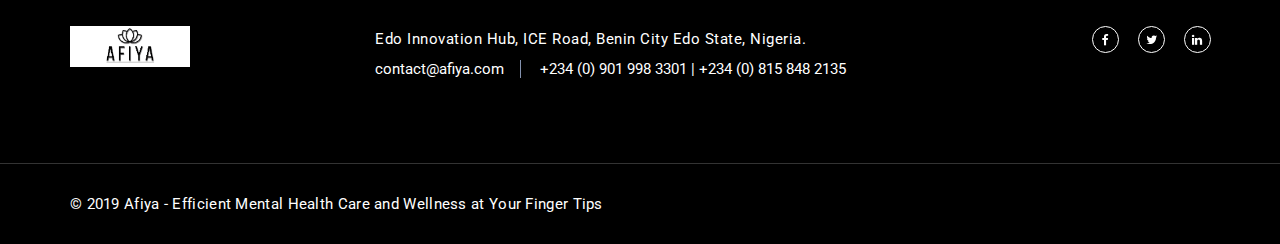
==== commit 9511ad47: "Add files via upload" ====
--- a/index.html
+++ b/index.html
@@ -69,10 +69,9 @@
             </div>
         </div>
     </header>
-    <!--<div class="section-bg-video" style="background-image: url('images/background/image.jpg'); background-repeat: no-repeat;background-position: center top;">-->
-        <div class="section-bg-video">
-        
-        <div class="container content overlay-content box-middle white text-center" style="background-image: url('images/background/image.jpg'); background-repeat: no-repeat;background-position: top;">
+   <div class="section-bg-video" style="background-image: url('images/background/image.jpg'); background-repeat: no-repeat;background-position: top;">
+
+        <div class="container content overlay-content box-middle white text-center" >
             <hr class="space" />
             <hr class="space" />
             <div class="row">
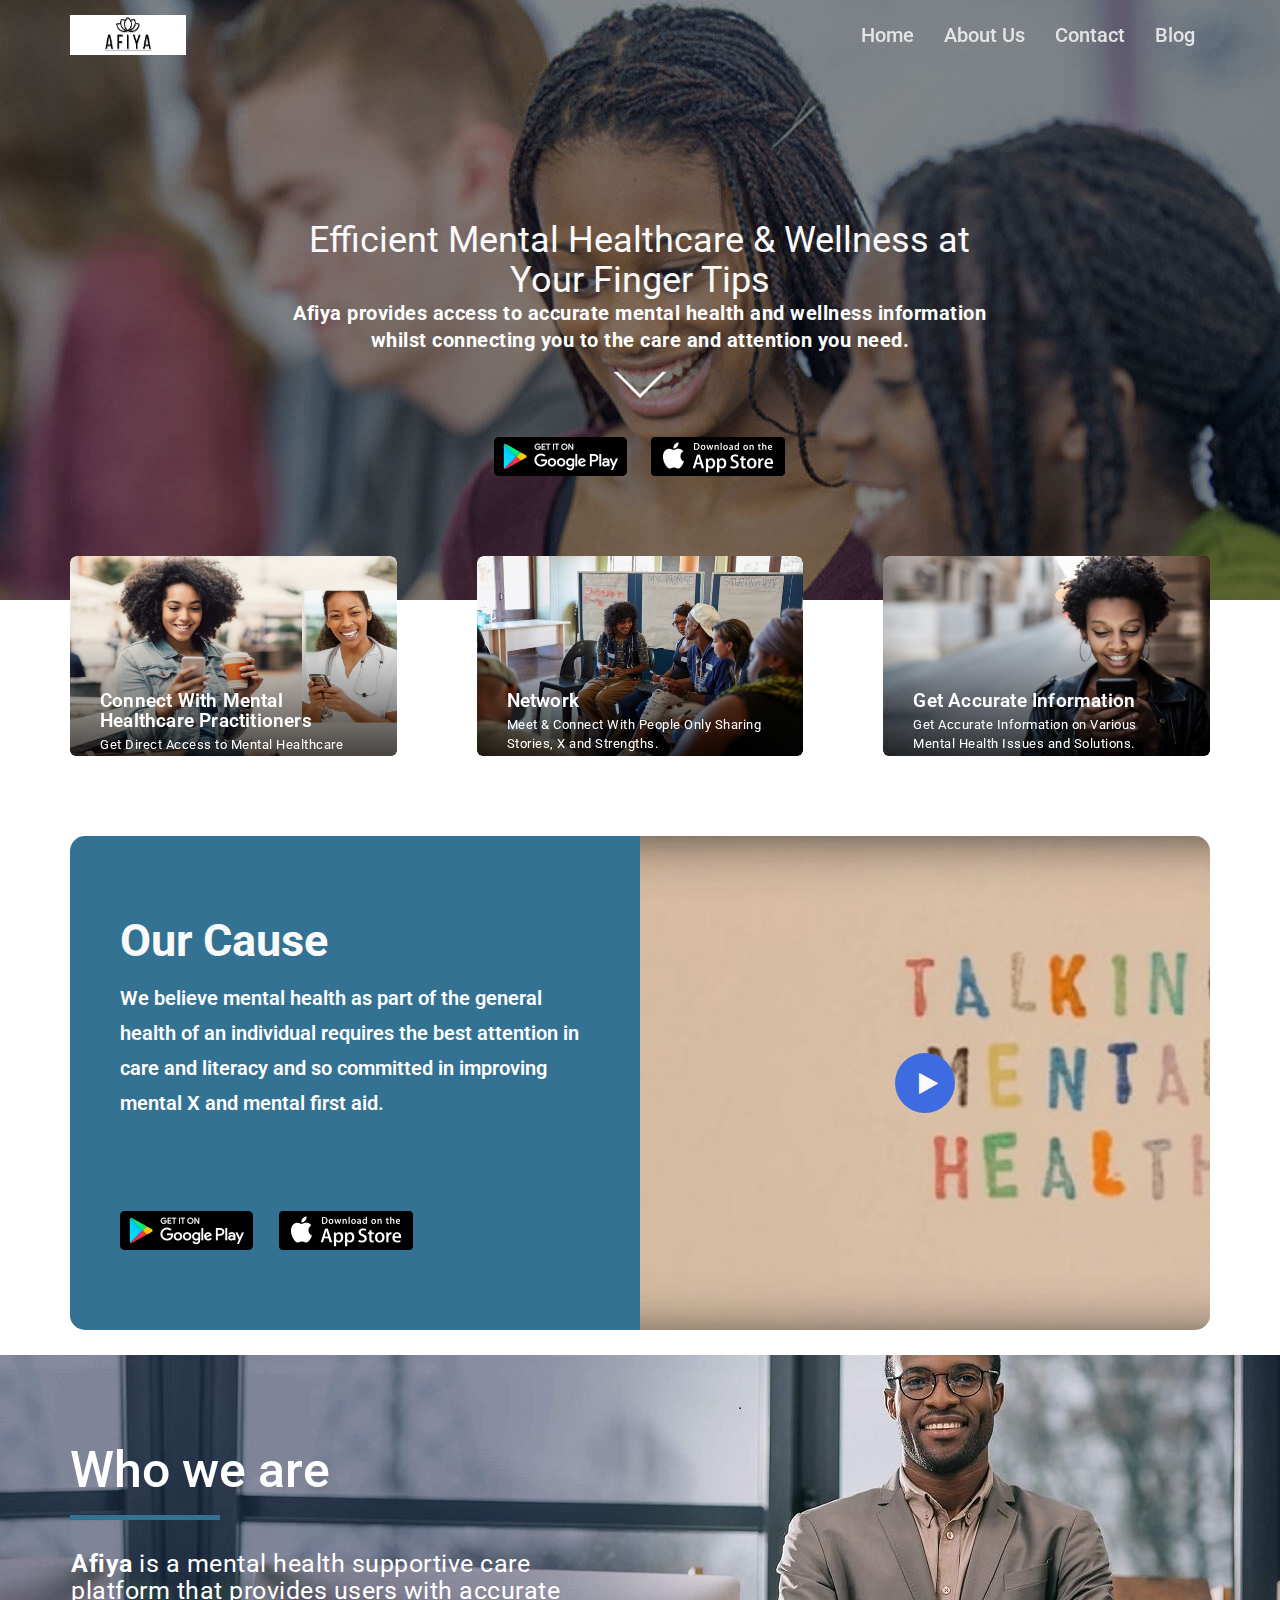
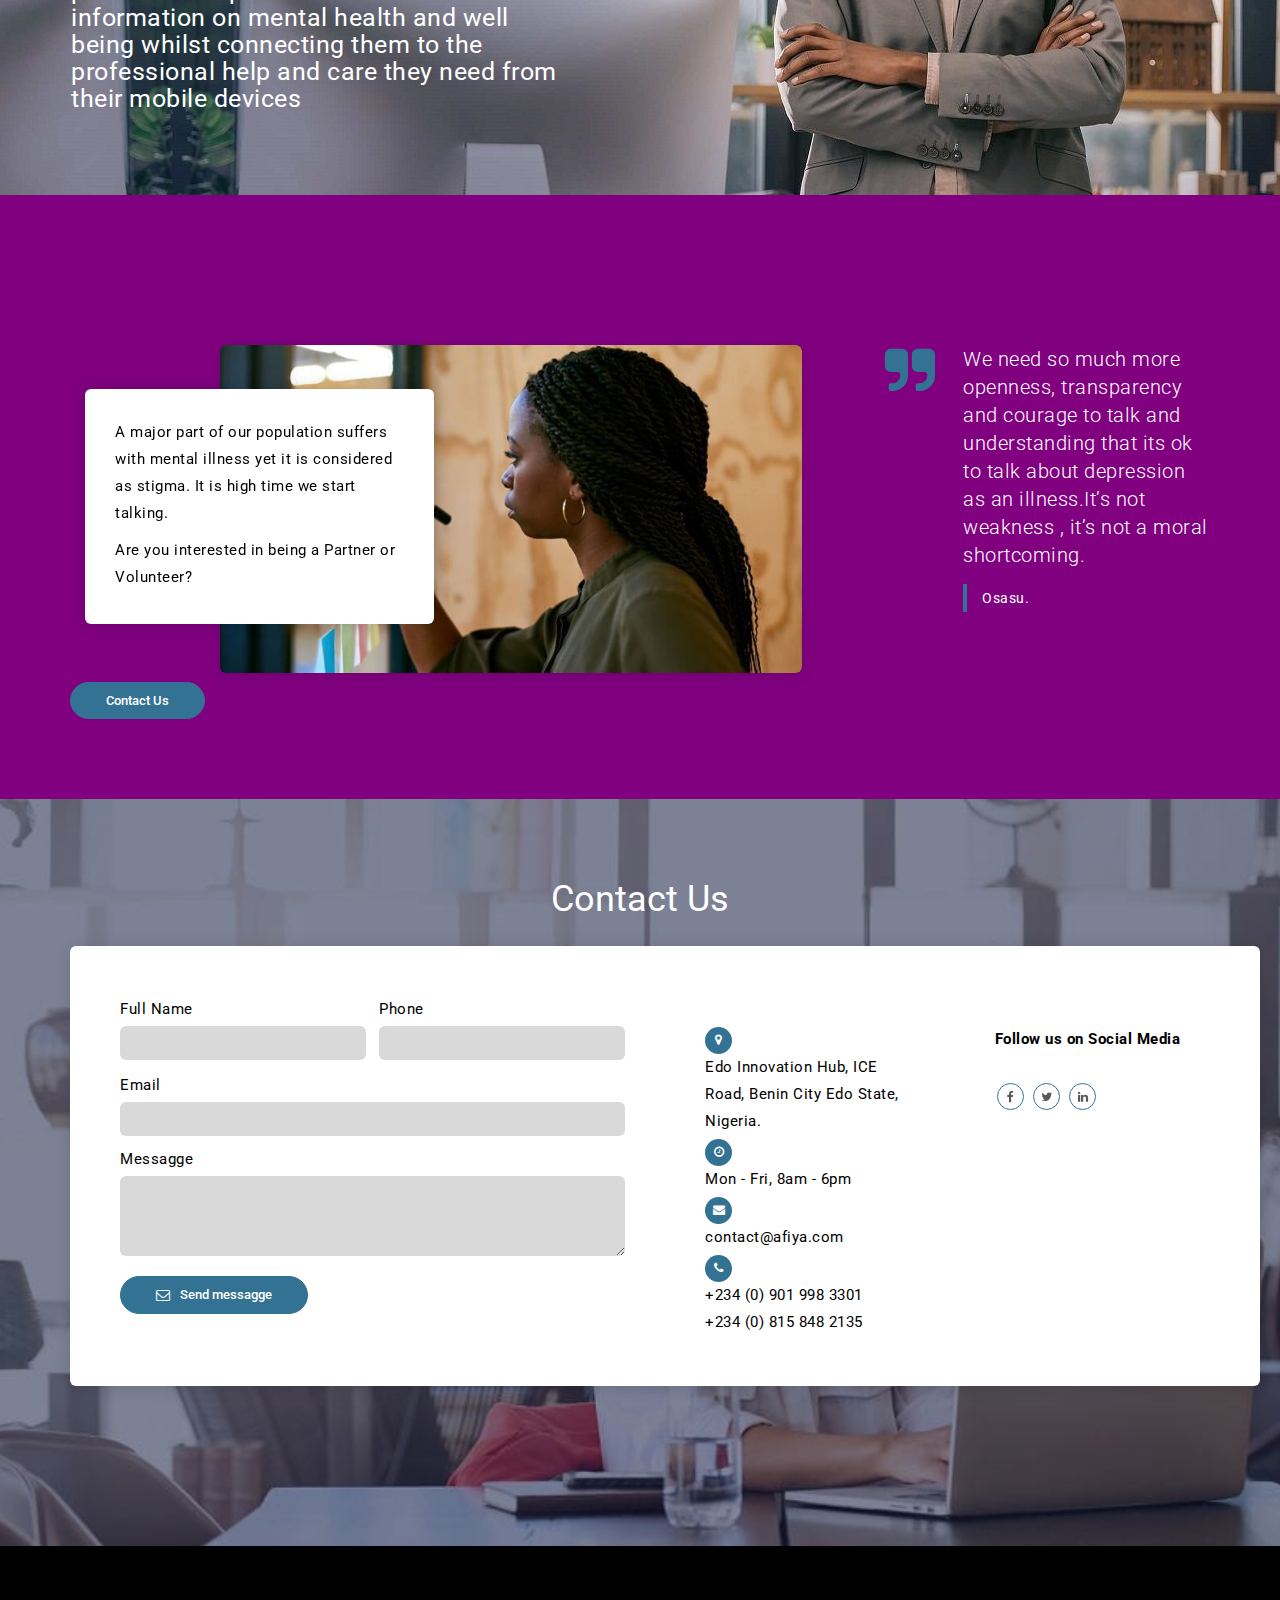
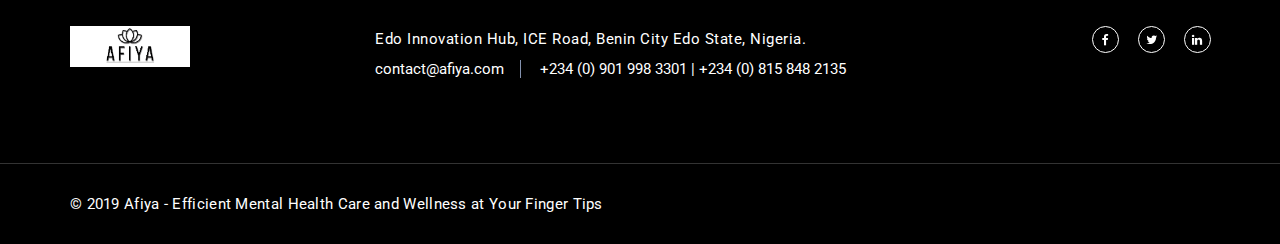
==== commit e29cd9c3: "Add files via upload" ====
--- a/index.html
+++ b/index.html
@@ -60,7 +60,7 @@
                                     <a href="#contact" style="font-size: 20px;">Contact</a>
                                 </li>
                                 <li>
-                                    <a href="#" style="font-size: 20px;">Blog</a>
+                                    <a href="https://medium.com/afiya-ng" style="font-size: 20px;">Blog</a>
                                 </li>
                             </ul>
                         </div>
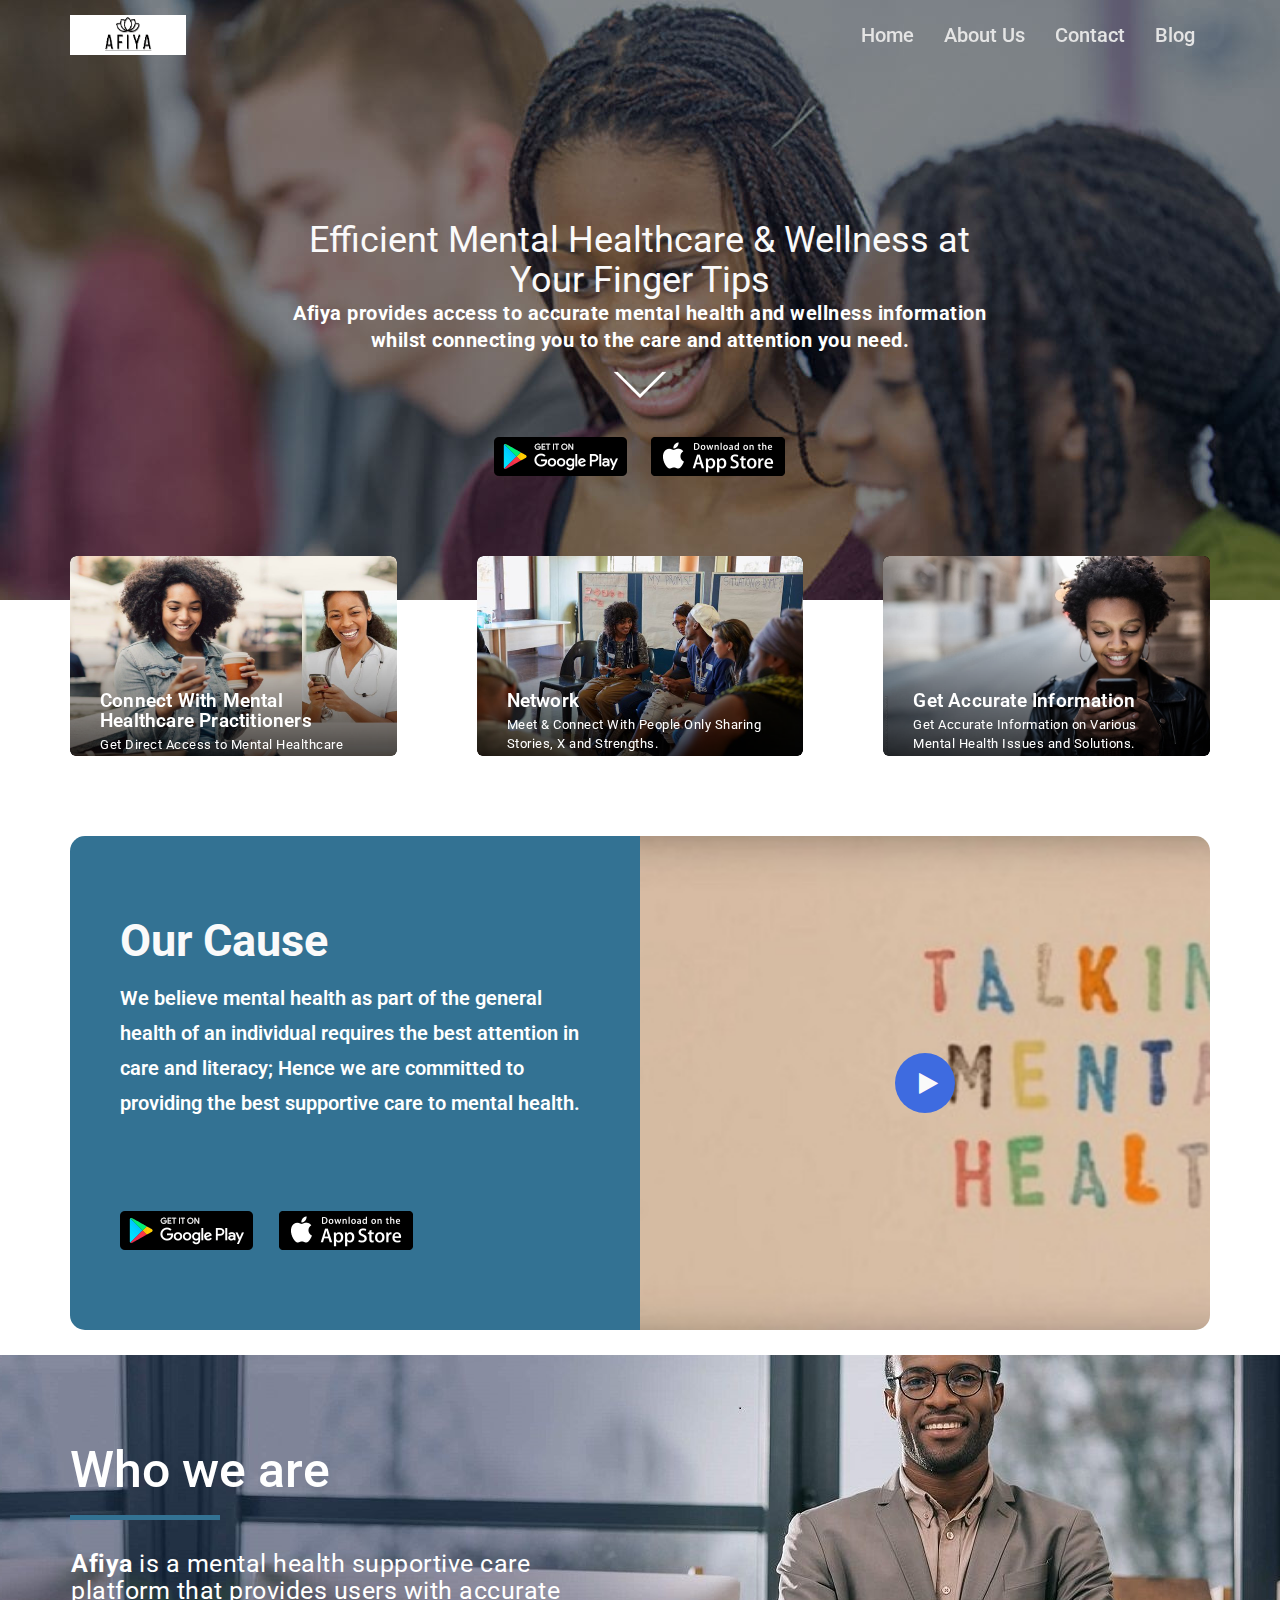
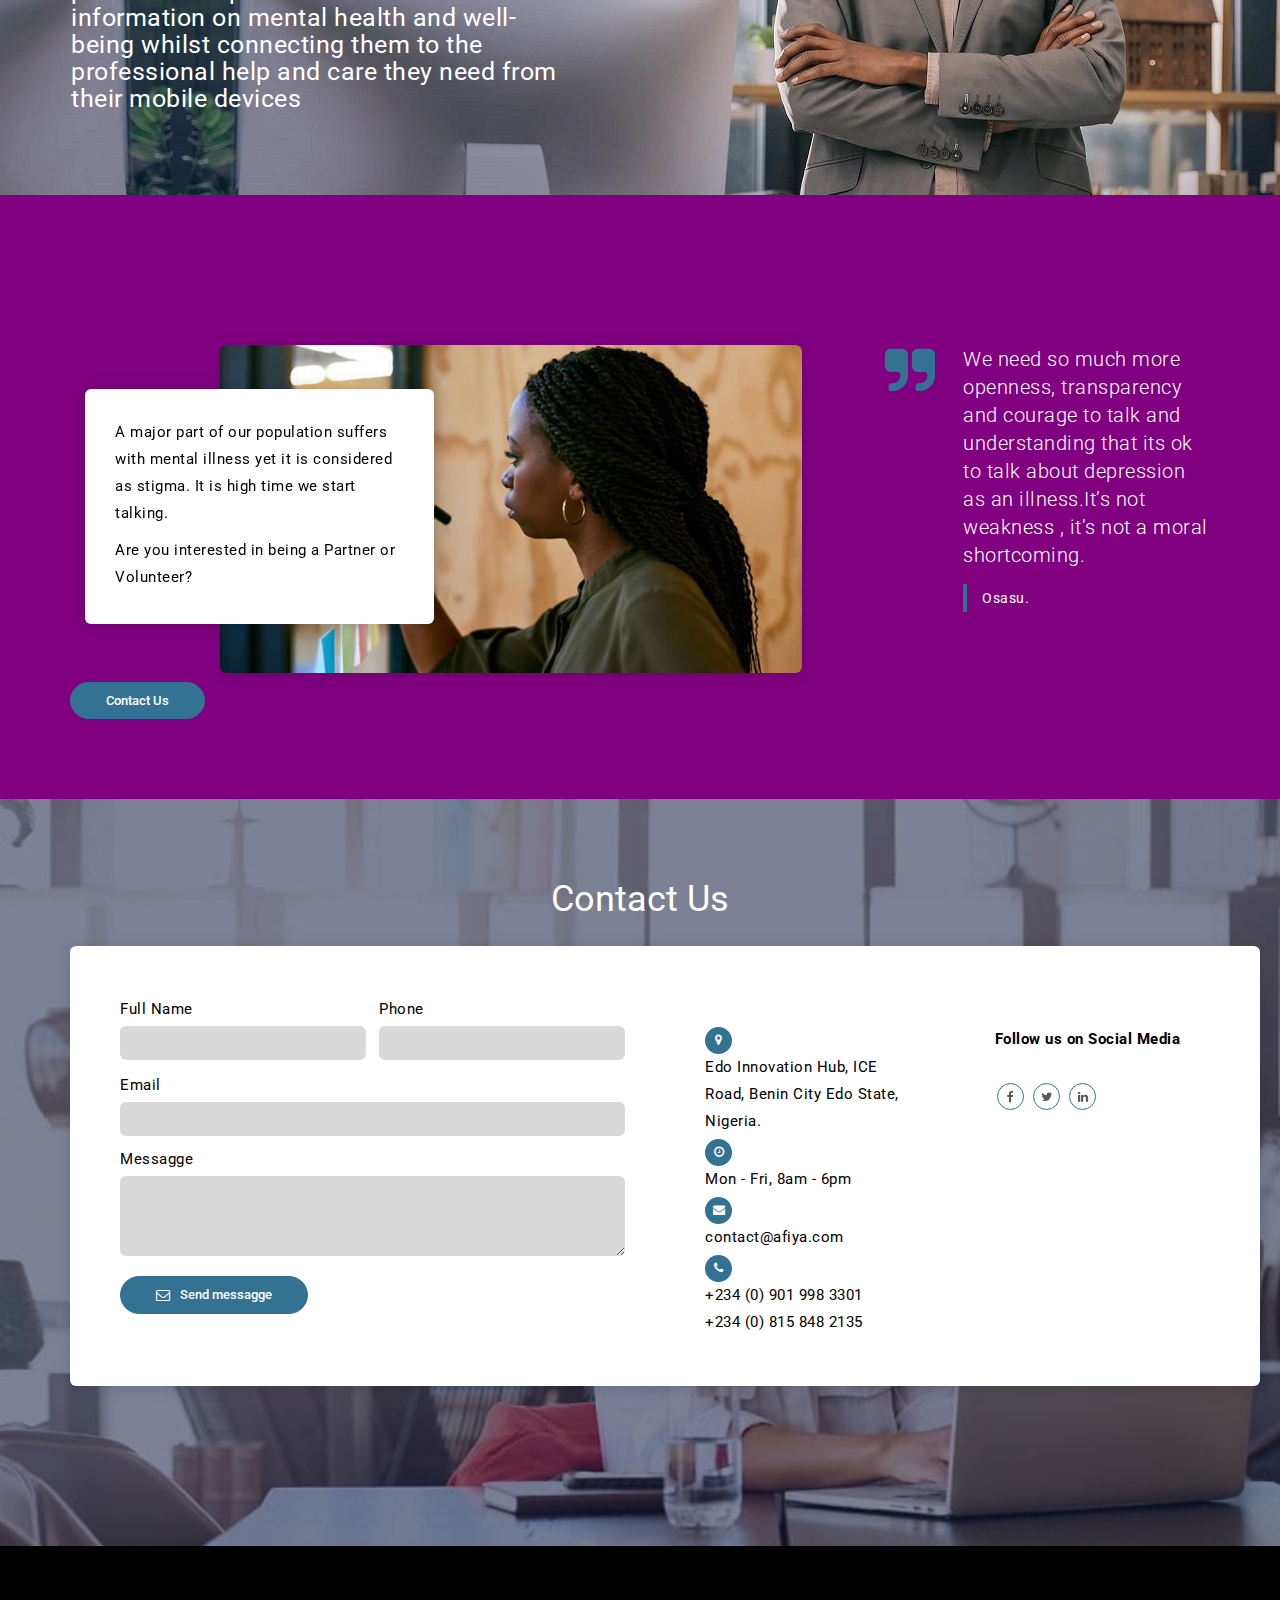
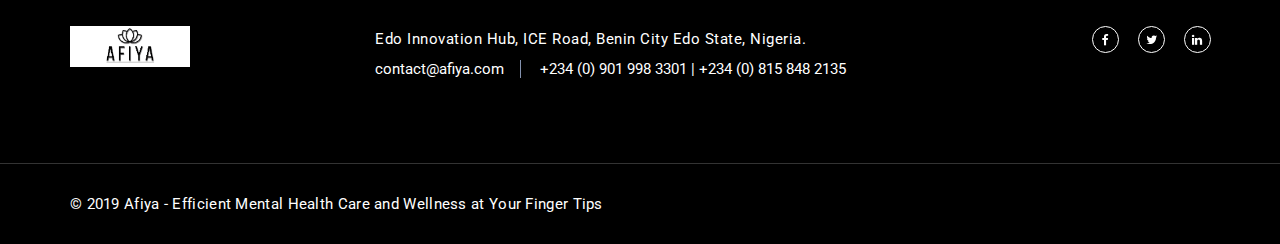
==== commit 79e02768: "Add files via upload" ====
--- a/index.html
+++ b/index.html
@@ -159,7 +159,7 @@
                 <div class="content">
                     <h1 class="text-xl"><strong>Our Cause</strong></h1>
                     <h4 style="color: #fff; font-size: 20px;">
-                       We believe mental health as part of the general health of an individual requires the best attention in care and literacy and so committed in improving mental X and mental first aid.
+                       We believe mental health as part of the general health of an individual requires the best attention in care and literacy; Hence we are committed to providing the best supportive care to mental health.
                     <h4>
                     <br><br>
                      <a href="#" ><img src="images/background/android.png"></a><span class="space"></span>
@@ -177,7 +177,7 @@
                     <div class="title-base text-left">
                         <hr />
                         <h2 style="color: #fff;">Who we are</h2>
-                        <p style="color: #fff; font-size: 25px;"><strong>Afiya</strong> is a mental health supportive care platform that provides users with accurate information on mental health and well being whilst connecting  them to the professional help and care they need from their mobile devices</</p>
+                        <p style="color: #fff; font-size: 25px;"><strong>Afiya</strong> is a mental health supportive care platform that provides users with accurate information on mental health and well-being whilst connecting them to the professional help and care they need from their mobile devices</p>
                     </div>
                 </div>
             </div>
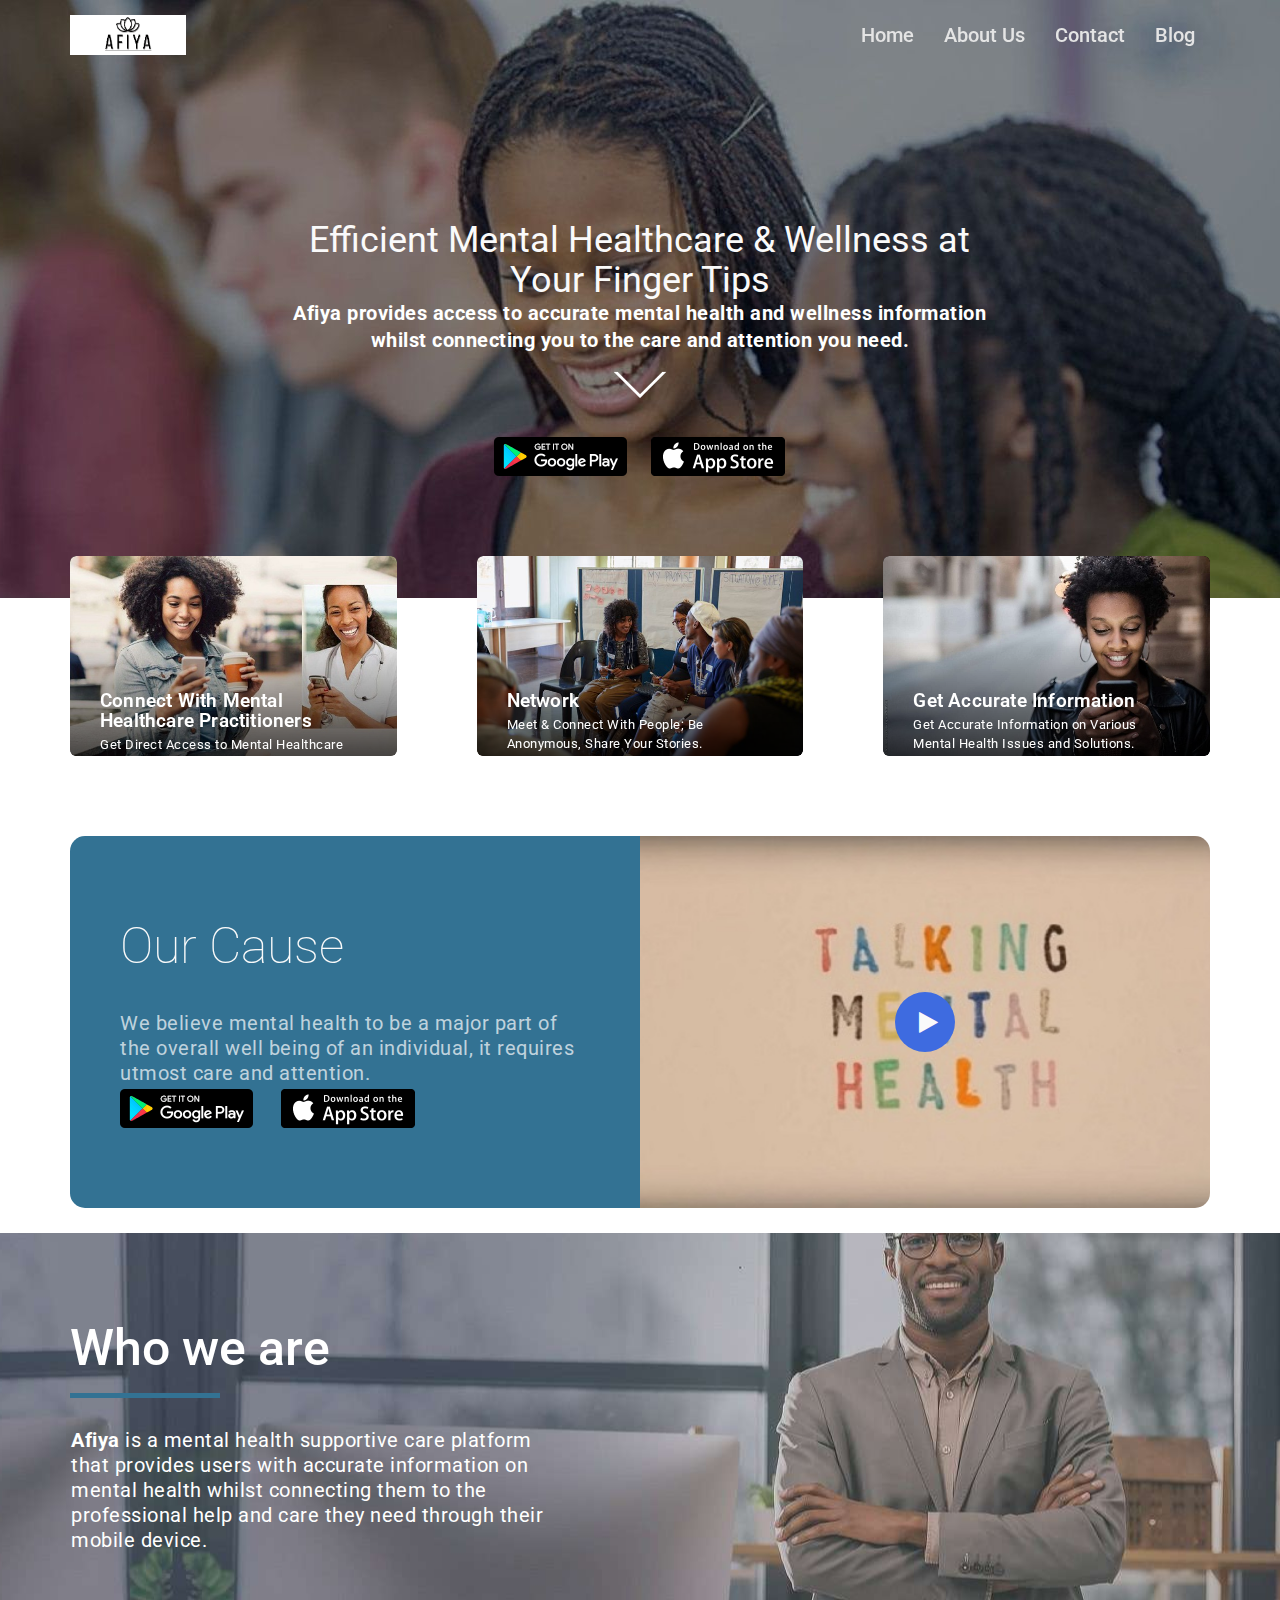
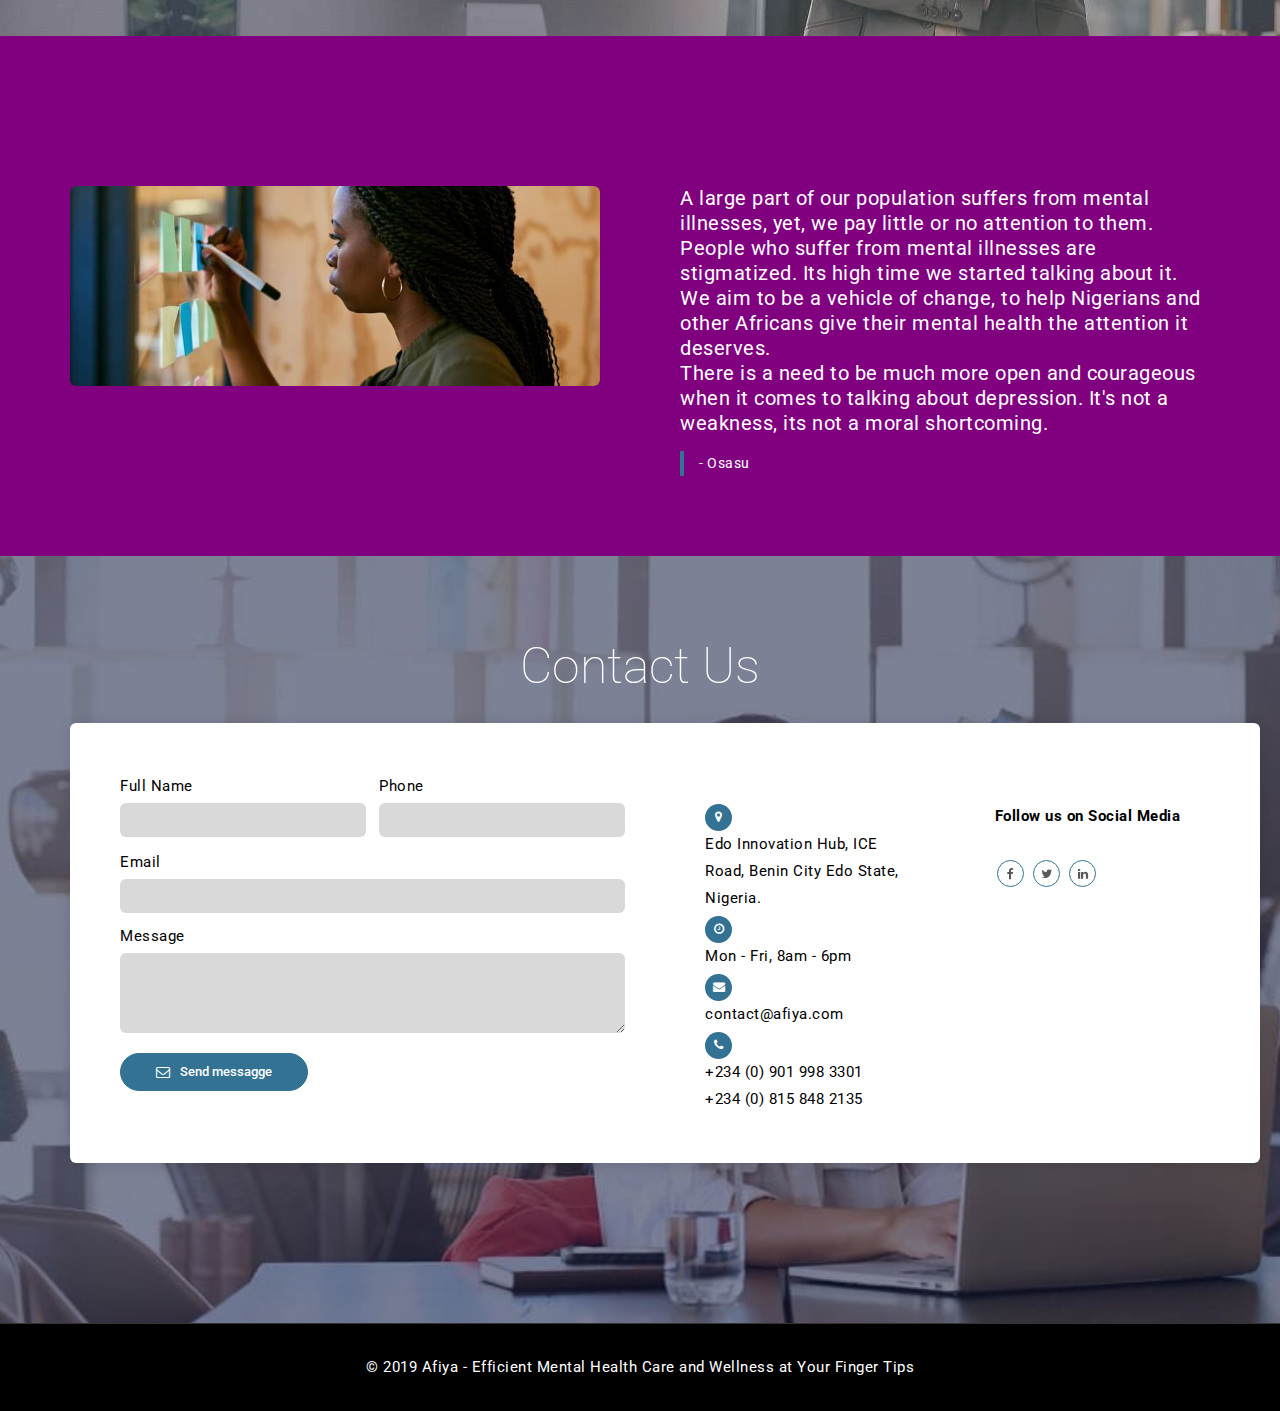
==== commit c53a57f9: "Add files via upload" ====
--- a/index.html
+++ b/index.html
@@ -51,16 +51,16 @@
                         <div class="nav navbar-nav navbar-right">
                             <ul class="nav navbar-nav">
                                 <li>
-                                    <a href="index.html" style="font-size: 20px;">Home</a>
+                                    <a href="index.html">Home</a>
                                 </li>
                                 <li>
-                                    <a href="#about" style="font-size: 20px;">About Us</a>
+                                    <a href="#about">About Us</a>
                                 </li>
                                 <li>
-                                    <a href="#contact" style="font-size: 20px;">Contact</a>
+                                    <a href="#contact">Contact</a>
                                 </li>
                                 <li>
-                                    <a href="https://medium.com/afiya-ng" style="font-size: 20px;">Blog</a>
+                                    <a href="https://medium.com/afiya-ng">Blog</a>
                                 </li>
                             </ul>
                         </div>
@@ -69,7 +69,7 @@
             </div>
         </div>
     </header>
-   <div class="section-bg-video" style="background-image: url('images/background/image.jpg'); background-repeat: no-repeat;background-position: top;">
+   <div class="section-bg-video">
 
         <div class="container content overlay-content box-middle white text-center" >
             <hr class="space" />
@@ -79,10 +79,10 @@
                     <div class="col-md-16 col-center">
                     <h3>Efficient Mental Healthcare & Wellness at Your Finger Tips</h3>
                     </div>
-                    <p style="color: teal; font-size: 20px;"><strong>
+                    <p class="header-p"><strong>
                        Afiya provides access to accurate mental health and wellness information whilst connecting you to the care and attention you need.</strong>
                     </p>
-                    <img src="images/background/arrow.gif" style="height: 50px;">
+                    <img src="images/background/arrow.gif" class="gif">
                     <hr class="space m" />
                     <a href="#" ><img src="images/background/android.png"></a><span class="space"></span>
                     <a href="#" ><img src="images/background/apple.png"></a>
@@ -100,7 +100,7 @@
                 <div class="col-md-4 col-sm-12">
                     <div class="img-box adv-img adv-img-classic-box white">
                         <div class="img-box">
-                            <img src="images/home/dd.jpg" alt=""  style="height: 200px;" />
+                            <img src="images/home/dd.jpg" alt=""  />
                         </div>
                         <a href="#" class="caption img-box">
                             <div class="caption-inner">
@@ -115,13 +115,13 @@
                 <div class="col-md-4 col-sm-12">
                     <div class="img-box adv-img adv-img-classic-box white">
                         <div class="img-box">
-                            <img src="images/home/3.jpg" alt=""  style="height: 200px" />
+                            <img src="images/home/3.jpg" alt=""/>
                         </div>
                         <a href="#" class="caption img-box">
                             <div class="caption-inner">
                                 <h2>Network</h2>
                                 <p class="big-text">
-                                    Meet & Connect With People Only Sharing Stories, X and Strengths.
+                                    Meet & Connect With People; Be Anonymous, Share Your Stories.
                                 </p>
                             </div>
                         </a>
@@ -130,7 +130,7 @@
                 <div class="col-md-4 col-sm-12">
                     <div class="img-box adv-img adv-img-classic-box white">
                         <div class="img-box">
-                            <img src="images/home/c.jpg" alt=""  style="height: 200px" />
+                            <img src="images/home/c.jpg" alt=""/>
                         </div>
                         <a href="#" class="caption img-box">
                             <div class="caption-inner">
@@ -147,7 +147,7 @@
     </div>
     
 
-    <div class="section-two-blocks two-blocks-container blocks-right bg-color white margin-top-5">
+    <div class="section-two-blocks two-blocks-container blocks-right bg-color white">
         <div class="row">
             <div class="col-md-6">
                 <a class="img-box lightbox i-center" href="https://www.youtube.com/watch?v=nCrjevx3-Js" data-lightbox-anima="fade-top">
@@ -157,12 +157,12 @@
             </div>
             <div class="col-md-6">
                 <div class="content">
-                    <h1 class="text-xl"><strong>Our Cause</strong></h1>
-                    <h4 style="color: #fff; font-size: 20px;">
-                       We believe mental health as part of the general health of an individual requires the best attention in care and literacy; Hence we are committed to providing the best supportive care to mental health.
-                    <h4>
-                    <br><br>
-                     <a href="#" ><img src="images/background/android.png"></a><span class="space"></span>
+                    <h2>Our Cause</h2>
+                    <p class="text-m">
+                       We believe mental health to be a major part of the overall well being of an individual, it requires utmost care and attention.
+                    </p>
+                    <a href="#" ><img src="images/background/android.png"></a>
+                    <span class="space"></span>
                     <a href="#" ><img src="images/background/apple.png"></a>
                 </div>
             </div>
@@ -170,40 +170,36 @@
     </div>
 
      
-    <div class="section-empty" id="about" style="background-image:url('images/home/12.jpg'); background-repeat: no-repeat; background-position: center;" align="center">
+    <div class="section-empty-about" id="about" align="center">
         <div class="container content">
             <div class="row vertical-row">
                 <div class="col-md-7 col-sm-6">
                     <div class="title-base text-left">
                         <hr />
-                        <h2 style="color: #fff;">Who we are</h2>
-                        <p style="color: #fff; font-size: 25px;"><strong>Afiya</strong> is a mental health supportive care platform that provides users with accurate information on mental health and well-being whilst connecting them to the professional help and care they need from their mobile devices</p>
-                    </div>
-                </div>
-            </div>
-        </div>
-    </div>
-
-    <div class="section-empty" style="background-color: purple;">
+                        <h2>Who we are</h2>
+                        <p class="text-m"><strong>Afiya</strong> is a mental health supportive care platform that provides users with accurate information on mental health whilst connecting them to the professional help and care they need through their mobile device.</p>
+                    </div>
+                </div>
+            </div>
+        </div>
+    </div>
+
+    <div class="section-empty" >
         <div class="container content">
             <hr class="space" />
             <div class="row">
-                <div class="col-md-8 col-sm-12">
-                    <a class="img-box lightbox inner shadow-1" href="#">
+                <div class="col-md-6 col-sm-12">
+                    <a class="img-box" href="#">
                         <span><img src="images/home/qoute.jpg" alt="" draggable="false"></span>
-                        <span class="caption-box">
-                            <span class="caption">
-                                <p style="font-size: 15px; color: #000;">A major part of our population suffers with mental illness yet it is considered as stigma. It is high time we start talking.</p>
-                                <p style="font-size: 15px; color: #000;">Are you interested in being a Partner or Volunteer?</p>
-                            <a href="" class="circle-button btn btn-sm" style="background-color: #337293;">Contact Us</a>
-                            </span>
-                        </span>
                     </a>
                 </div>
-                <div class="col-md-4 col-sm-12">
-                    <p class="block-quote quote-1 no-margins" style="color: white;">
-                        We need so much more openness, transparency and courage to talk and understanding that its ok to talk about depression as an illness.It’s not weakness , it’s not a moral shortcoming.
-                        <span class="quote-author">Osasu.</span>
+                <div class="col-md-6 col-sm-12">
+                    <p class="text-m no-margins">
+                        A large part of our population suffers from mental illnesses, yet, we pay little or no attention to them. People who suffer from mental illnesses are stigmatized. Its high time we started talking about it. We aim to be a vehicle of change, to help Nigerians and other Africans give their mental health the attention it deserves. 
+                    <br>
+                    There is a need to be much more open and courageous when it comes to talking about depression. It's not a weakness, its not a moral shortcoming.
+
+                        <span class="quote-author">- Osasu</span>
                     </p>
                 </div>
             </div>
@@ -211,9 +207,9 @@
     </div>
 
 
-    <div class="section-bg-image bg-top" style="background-image: url('images/background/contact.jpg');" id="contact">
+    <div class="section-bg-image-contact bg-top"  id="contact">
         <div class="container content">
-                <h3 align="center" style="color: white;">Contact Us</h3>
+                <h2 align="center">Contact Us</h2>
                 <br/>
             <div class="row">
                 <div class="col-md-12 boxed-inverse shadow-1">
@@ -222,24 +218,24 @@
                             <form action="#" class="form-box form-ajax" method="post" data-email="">
                                 <div class="row">
                                     <div class="col-md-6">
-                                        <p style="color: #000;">Full Name</p>
+                                        <p>Full Name</p>
                                         <input id="name" name="name" placeholder="" type="text" class="form-control form-value" required>
                                     </div>
                                     <div class="col-md-6">
-                                        <p style="color: #000;">Phone</p>
+                                        <p>Phone</p>
                                         <input id="phone" name="phone" placeholder="" type="phone" class="form-control form-value" required>
                                     </div>
                                 </div>
                                 <hr class="space xs" />
                                 <div class="row">
                                     <div class="col-md-12">
-                                        <p style="color: #000;">Email</p>
+                                        <p>Email</p>
                                         <input id="email" name="email" placeholder="" type="email" class="form-control form-value">
                                         <hr class="space xs" />
-                                        <p style="color: #000;">Messagge</p>
+                                        <p>Message</p>
                                         <textarea id="messagge" name="messagge" class="form-control form-value" required></textarea>
                                         <hr class="space s" />
-                                        <button class="circle-button btn-sm btn" type="submit" style="background-color: #337293;"><i class="fa fa-envelope-o"></i>Send messagge</button>
+                                        <button class="circle-button btn-sm btn" type="submit"><i class="fa fa-envelope-o"></i>Send messagge</button>
                                     </div>
                                 </div>
                                 <div class="success-box">
@@ -254,7 +250,7 @@
                         
                             <hr class="space m" />
                             <div class="row">
-                                <div class="col-md-6" style="color: #000;">
+                                <div class="col-md-6">
                                      <i class="fa fa-map-marker text-xs circle"></i>
                                     <p>Edo Innovation Hub, ICE Road, Benin City Edo State, Nigeria.
                                     </p>
@@ -272,7 +268,7 @@
                                 </div>
                                 <div class="col-md-6">
                         <div class="btn-group social-group btn-group-icons">
-                            <p style="color: #000;"><strong>Follow us on Social Media</strong></p>
+                            <p><strong>Follow us on Social Media</strong></p>
                             <br>
                             <a target="_blank" href="#" data-social="share-facebook">
                                 <i class="fa fa-facebook text-xs circle"></i>
@@ -298,36 +294,10 @@
 
     <footer class="footer-base">
         <div class="content">
-            <div class="container">
-                <div class="row">
-                    <div class="col-md-3 footer-center text-left">
-                        <img width="120" src="images/background/logo.png" alt="" />
-                    </div>
-                    <div class="col-md-6 footer-left text-left">
-                        <p>Edo Innovation Hub, ICE Road, Benin City Edo State, Nigeria.</p>
-                        <div class="tag-row">
-                            <span>contact@afiya.com</span>
-                            <span>+234 (0) 901 998 3301 | +234 (0) 815 848 2135</span>
-                        </div>
-                    </div>
-                    <div class="col-md-3 footer-left text-right text-left-sm">
-                        <div class="btn-group social-group btn-group-icons">
-                            <a target="_blank" href="#" data-social="share-facebook">
-                                <i class="fa fa-facebook text-xs circle"></i>
-                            </a>
-                            <a target="_blank" href="#" data-social="share-twitter">
-                                <i class="fa fa-twitter text-xs circle"></i>
-                            </a>
-                            <a target="_blank" href="#" data-social="share-linkedin">
-                                <i class="fa fa-linkedin text-xs circle"></i>
-                            </a>
-                        </div>
-                    </div>
-                </div>
-            </div>
+           
             <div class="row copy-row">
-                <div class="col-md-12 copy-text" style="color: white;">
-                    © 2019 Afiya - Efficient Mental Health Care and Wellness at Your Finger Tips
+                <div class="col-md-12 copy-text">
+                    <p align="center">© 2019 Afiya - Efficient Mental Health Care and Wellness at Your Finger Tips</p>
                 </div>
             </div>
         </div>
--- a/assets/style.css
+++ b/assets/style.css
@@ -333,6 +333,7 @@
     position: relative;
     text-align: left;
     line-height: 28px;
+    color: #fff;
 }
 
 .block-quote.quote-2 {
@@ -344,7 +345,6 @@
         font: normal normal normal 54px/1 FontAwesome;
         position: absolute;
         left: 2px;
-        color: #ECECEC;
         right: 0;
         display: inline-block;
         text-align: left;
@@ -434,13 +434,6 @@
     height: 3px;
 }
 
-hr.d-dark {
-    background-position: center center;
-    background: url(images/assets/gradient-line-dark.png) no-repeat center;
-    background-size: contain;
-    border: none;
-    height: 3px;
-}
 
 hr.e {
     max-width: 50px;
@@ -617,7 +610,7 @@
 }
 
 .boxed-layout .overlay-content .section-empty:not(.section-bg-color) {
-    background: #fff !important;
+    background: purple; !important;
 }
 
 .col-center {
@@ -871,6 +864,7 @@
 
 .navbar-default .navbar-nav > li > a, .mega-menu h5 {
     color: #444;
+     font-size: 20px;
 }
 
 .nav > li.dropdown > a {
@@ -2719,26 +2713,7 @@
         background-color: rgba(0,0,0,0.25);
     }
 
-    .bg-overlay.dotted {
-        background-image: url(images/overlay/dotted.png);
-    }
-
-    .bg-overlay.line-45 {
-        background-image: url(images/overlay/line-45.png);
-    }
-
-    .bg-overlay.carbonio {
-        background-image: url(images/overlay/carbonio.png);
-    }
-
-    .bg-overlay.tile {
-        background-image: url(images/overlay/tile.png);
-    }
-
-    .bg-overlay.points {
-        background-image: url(images/overlay/points.png);
-    }
-
+    
     .bg-overlay.transparent-dark {
         background-color: rgba(0,0,0,0.51);
     }
@@ -2747,14 +2722,6 @@
         background-color: rgba(255,255,255,0.7);
     }
 
-    .bg-overlay.squares {
-        background-image: url(images/overlay/squares.png);
-    }
-
-    .bg-overlay.tv {
-        background-image: url(images/overlay/tv.gif);
-        opacity: .1;
-    }
 
 .overlay-container, .bg-gradient-container {
     position: relative;
@@ -4672,6 +4639,7 @@
     outline: none !important;
     position: relative;
     text-align: left;
+    height: 200px;
 }
 
     .img-box.thumbnail .caption {
@@ -5146,6 +5114,7 @@
 ------------------------------
 */
 
+
 .container .container {
     padding-left: 0;
     padding-right: 0;
@@ -5166,7 +5135,16 @@
     }
 
 .section-empty, .footer-parallax-container.bg-color, .footer-parallax-container > .content {
-    background-color: #FFF;
+    background-color: purple;
+    position: relative;
+    z-index: 3;
+    overflow: hidden;
+}
+
+.section-empty-about, .footer-parallax-container.bg-color, .footer-parallax-container > .content {
+    background-image:url('../images/home/12.jpg');
+     background-repeat: no-repeat; 
+     background-position: center;
     position: relative;
     z-index: 3;
     overflow: hidden;
@@ -5188,11 +5166,24 @@
     background-repeat: no-repeat;
     overflow: hidden;
 }
+.section-bg-image-contact {
+    background-position: center center;
+    background-size: cover;
+    background-repeat: no-repeat;
+    overflow: hidden;
+    background-image: url('../images/background/contact.jpg');
+    color: #000;
+}
 
 .section-bg-video {
     overflow: hidden;
     position: relative;
     overflow: hidden;
+    background-image: url('../images/background/image.jpg'); background-repeat: no-repeat;background-position: top;
+}
+
+.gif {
+   height: 50px;
 }
 
 .section-custom {
@@ -5278,6 +5269,7 @@
     .section-two-blocks > .row > .col-md-6:last-child .content, .section-two-blocks > .row > .col-md-5 .content {
         padding-right: 0;
         padding-left: 50px;
+        color: #fff;
     }
 
     .section-two-blocks.blocks-right > .row > .col-md-5 .content, .section-two-blocks.blocks-right > .row > .col-md-6:last-child .content {
@@ -5393,6 +5385,7 @@
     background: #fff;
     margin-top: 25px;
     margin-bottom: 25px;
+
 }
 
     .two-blocks-container > .row {
@@ -5753,6 +5746,8 @@
     float: right;
     margin: 0.4211em 0 1.6842em 1.6842em;
 }
+
+
 
 .container > .wp-post-image {
     margin-bottom: 15px;
@@ -7218,6 +7213,8 @@
         display: block;
     }
 
+
+
     .proporzional-row, .proporzional-row > .row {
         display: block !important;
     }
--- a/skin.css
+++ b/skin.css
@@ -123,11 +123,11 @@
 
 body, .adv-img p, .caption-bottom p, .adv-circle .caption p, .advs-box p, .pricing-table .list-group-item, a, .list-items .list-item p, .tab-box .nav-tabs > li > a span, div.caption-bottom p,
 .header-base:not(.white) p, .title-base p, div.title-icon p {
-    color: #8492af;
+    color: #fff;
 }
 
 .img-box.inner .caption {
-    color: #8492af !important;
+    color: #000 !important;
 }
 
 header.menu-transparent .navbar-default .navbar-nav > .active > a, header.menu-transparent .navbar-default .navbar-nav > li:hover > a, .white .advs-box h4, .white .navbar-nav > .active > a, .white .navbar-nav > .active > a:hover,
@@ -149,6 +149,11 @@
 header.menu-transparent .nav .caret:before, footer .tag-row span {
     border-color: #8492af;
 }
+
+.header-p {
+    font-size: 15pt;
+}
+
 
 .btn-border {
     border-color: rgba(142,136,175,0.35);
@@ -532,8 +537,10 @@
 }
 
 .text-m {
-    font-size: 17px !important;
-}
+    font-size: 20px !important;
+    color: #fff;
+}
+
 
 .text-l {
     line-height: 38px;
@@ -633,6 +640,7 @@
 h3, .h3 {
     font-size: 36px;
     line-height: 40px;
+    color: #fff;
 }
 
     h1 + p, h3 + p, h4 + p, h1 + h2, h1 + h3, p + .btn {
@@ -695,6 +703,7 @@
     width: 100%;
 }
 
+
 .navbar-inner:not(.ms-rounded) li {
     position: relative;
 }
@@ -702,6 +711,7 @@
 .nav.inner.ms-rounded.over > li {
     padding-bottom: 50px;
 }
+
 
 .navbar-inner:not(.ms-rounded) li > a:before {
     content: '';
@@ -1055,6 +1065,7 @@
 footer a {
     line-height: 25px;
 }
+
 
 footer h3 {
     font-weight: 500;
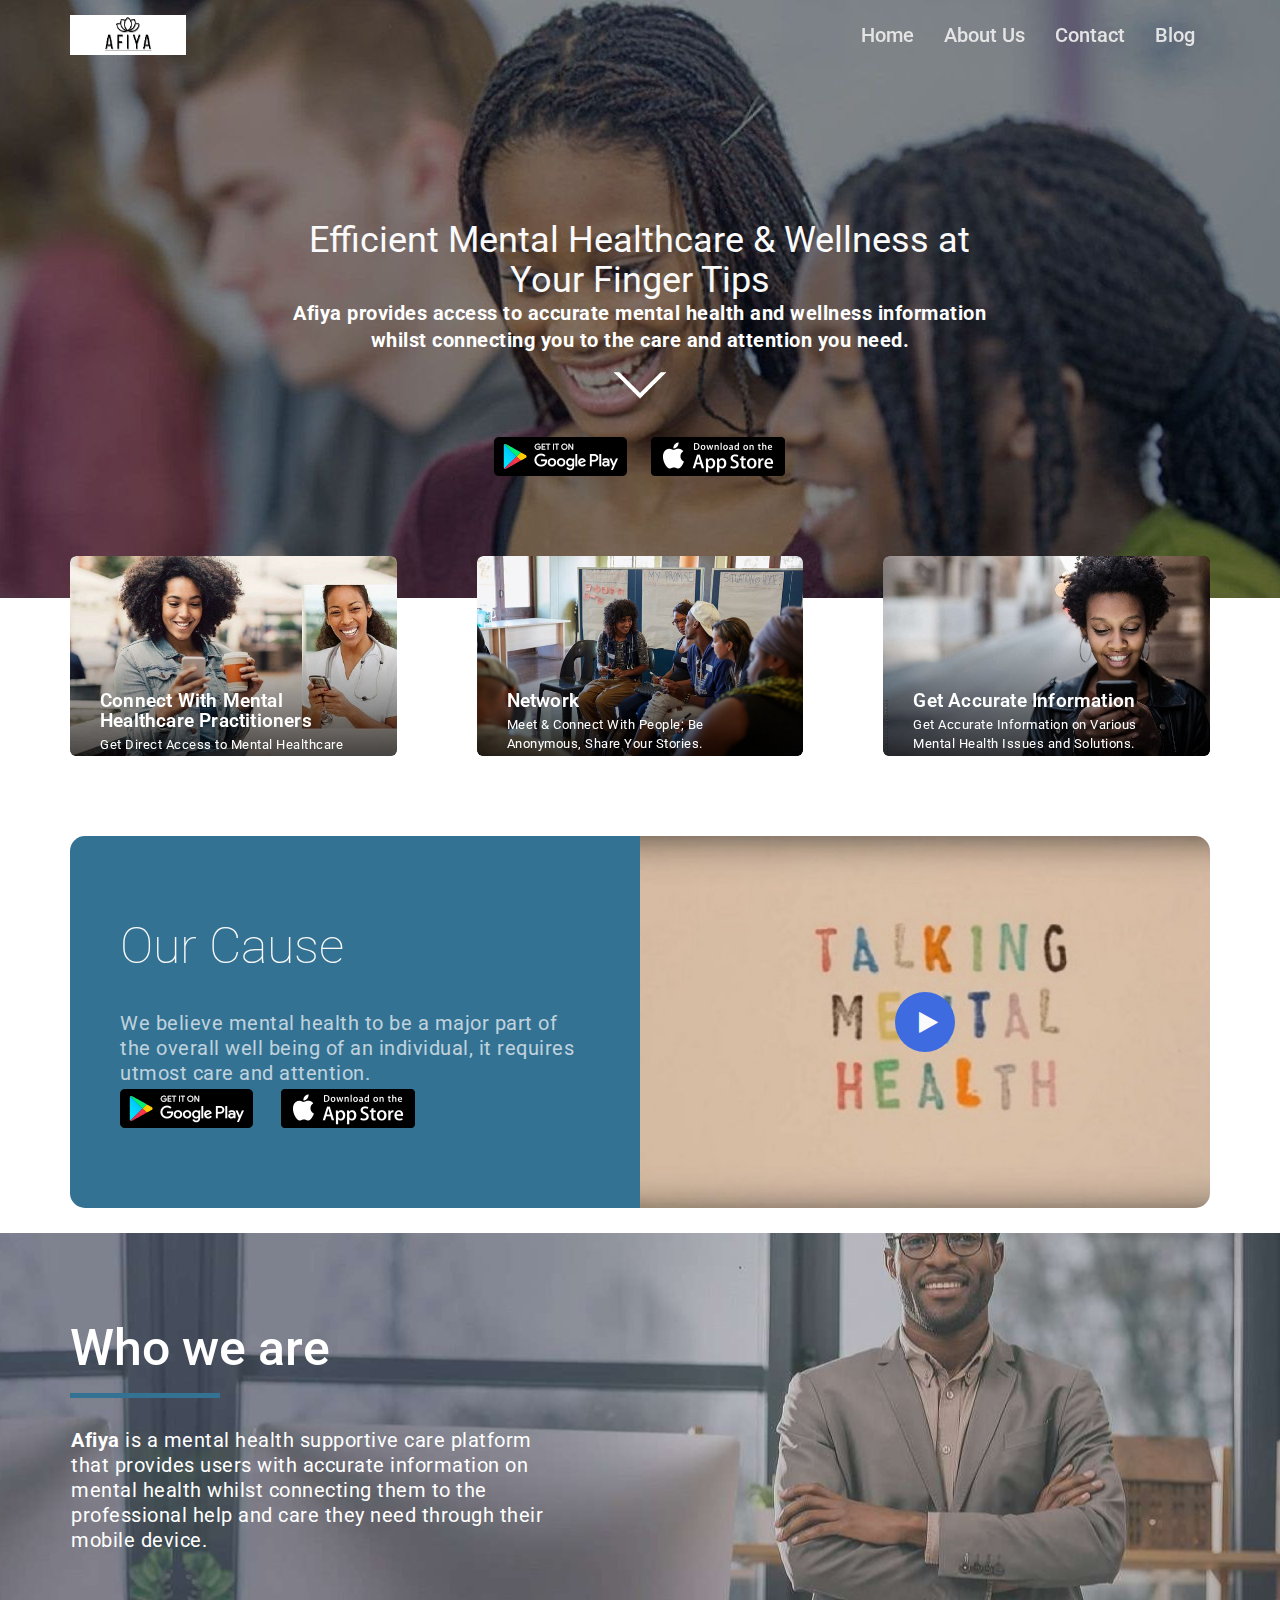
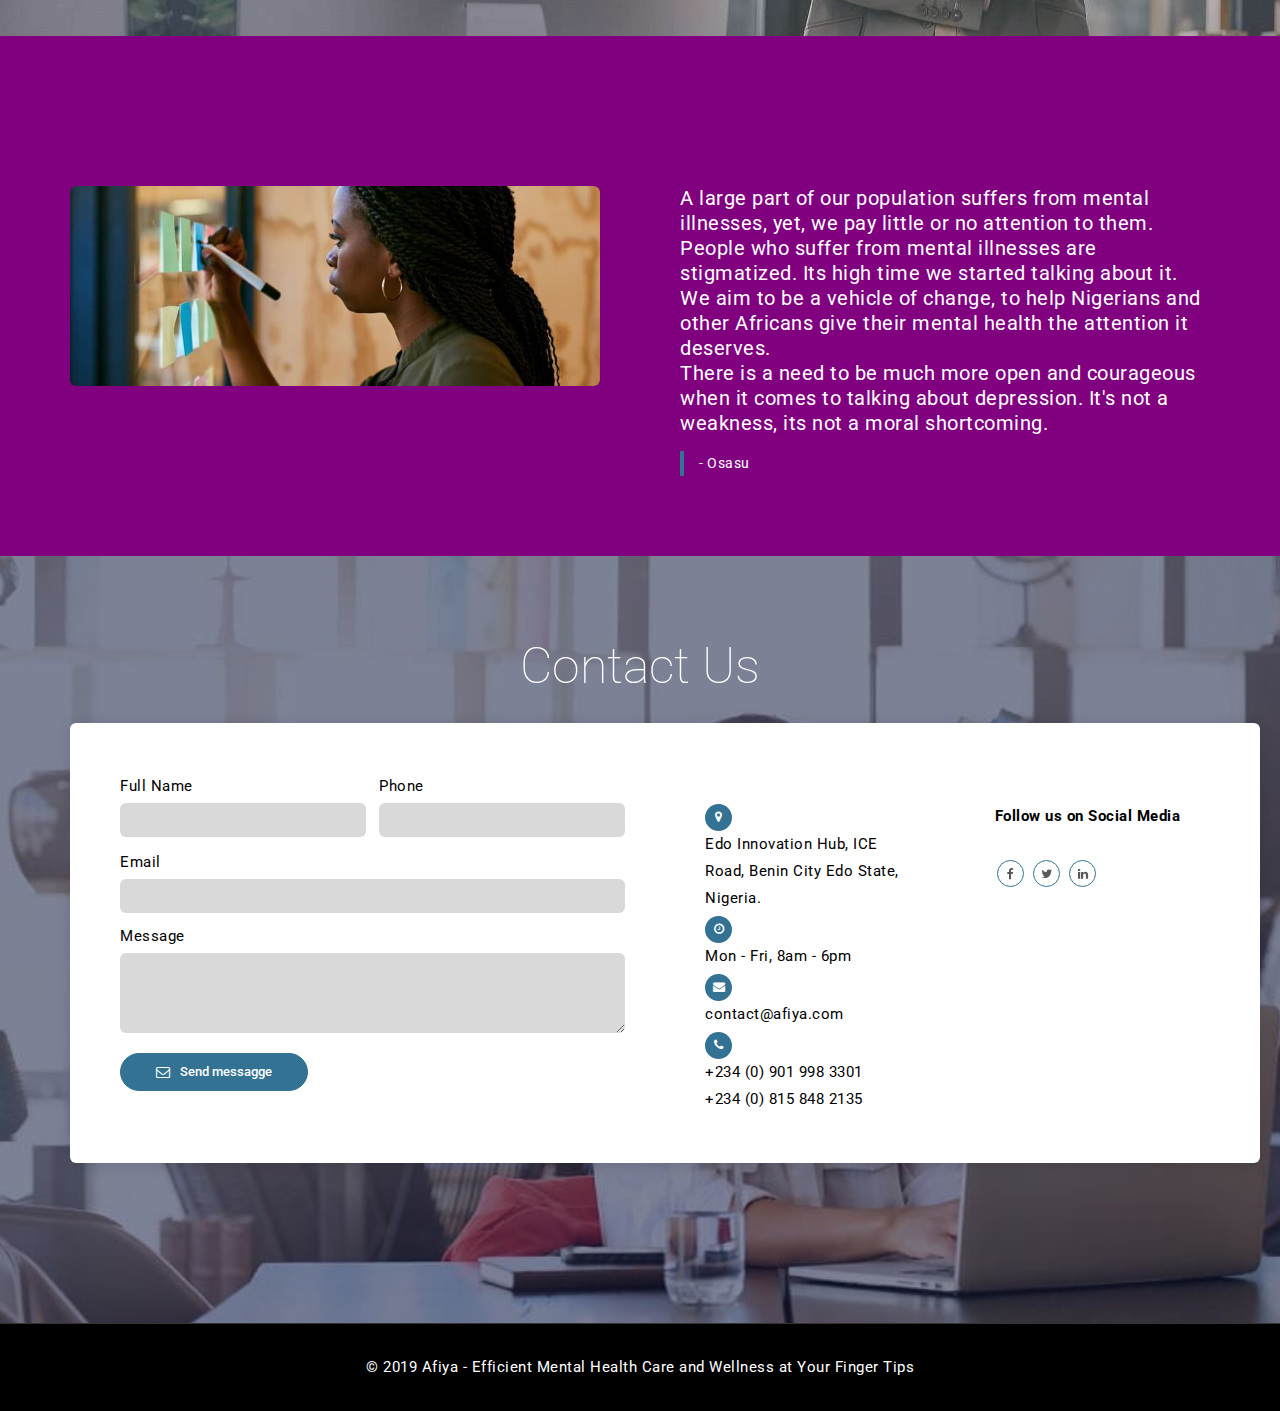
==== commit c4ead5f4: "Add files via upload" ====
--- a/index.html
+++ b/index.html
@@ -43,8 +43,8 @@
                             <img class="logo-retina" src="images/background/logo.png" alt="logo" />
                         </a>
                         <a class="navbar-brand scroll-show" href="index.html">
-                            <img class="logo-default" src="images/background/logo.png" alt="logo" />
-                            <img class="logo-retina" src="images/background/logo.png" alt="logo" />
+                            <img class="logo-default" src="images/background/logo1.png" alt="logo" />
+                            <img class="logo-retina" src="images/background/logo1.png" alt="logo" />
                         </a>
                     </div>
                     <div class="collapse navbar-collapse">
